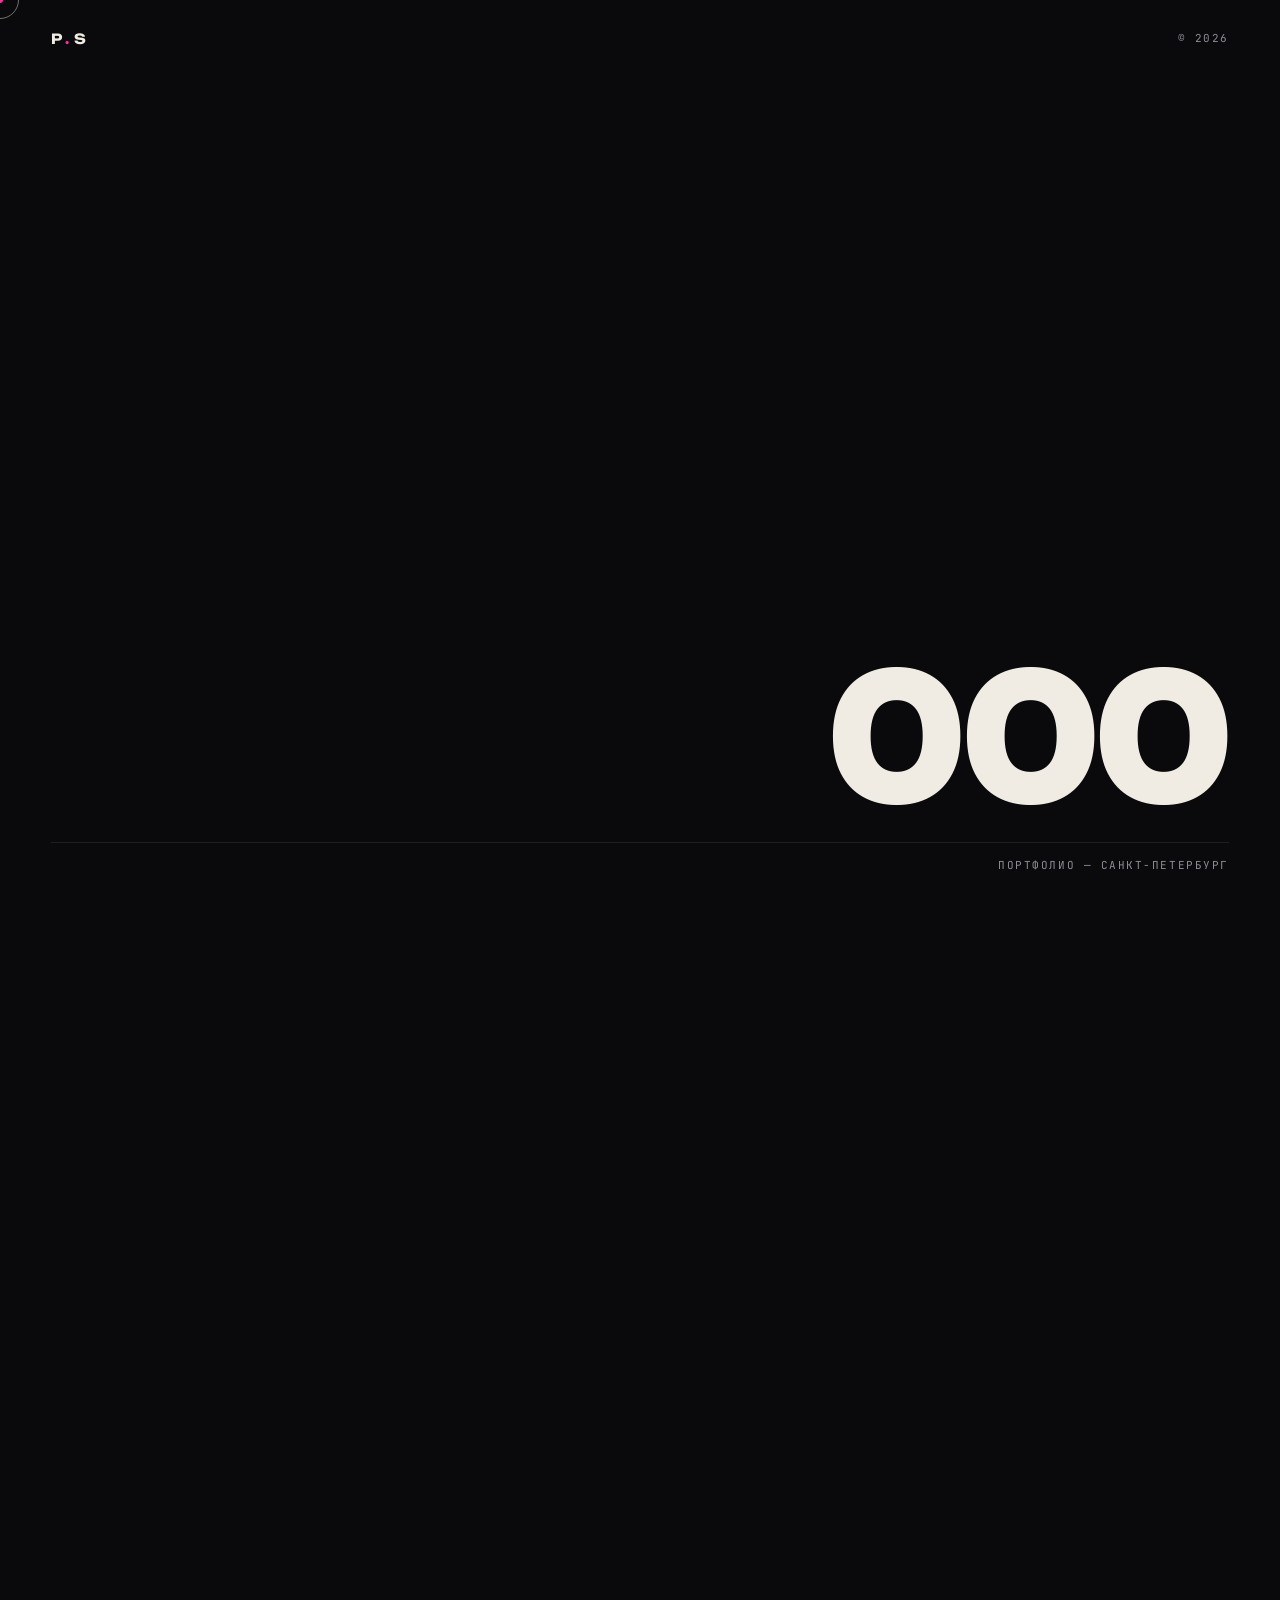
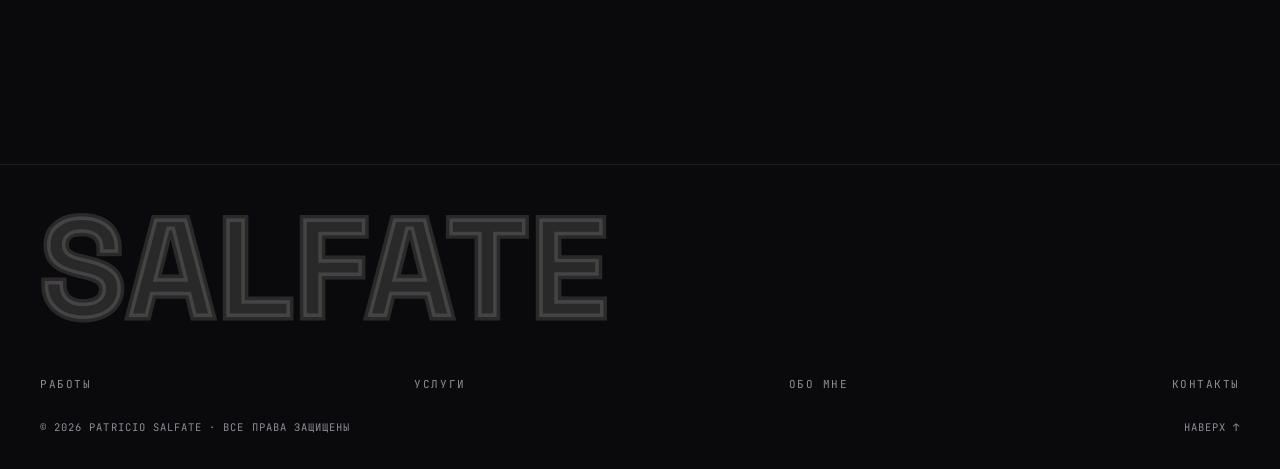
==== cv/index.html @ a1b06f60 "Add files via upload" ====
<!doctype html>
<html lang="ru">
<head>
  <meta charset="utf-8">
  <meta name="viewport" content="width=device-width, initial-scale=1, viewport-fit=cover">
  <title data-i18n="pg.cv.meta.title">CV — Патрисио Сальфате</title>
  <meta name="description" data-i18n="pg.cv.meta.desc" content="Патрисио Сальфате Траславинья — фотограф, AI-визуальный художник, видео-креатор, веб-разработчик и продюсер электронной музыки.">
  <meta name="theme-color" content="#0a0a0c">
  <script>try{if(localStorage.getItem('ps.theme')==='light')document.documentElement.classList.add('light')}catch(e){}</script>
  <link rel="icon" href="/favicon.svg" type="image/svg+xml">
  <link rel="preconnect" href="https://fonts.googleapis.com">
  <link rel="preconnect" href="https://fonts.gstatic.com" crossorigin>
  <link href="https://fonts.googleapis.com/css2?family=Cormorant:ital,wght@1,500;1,600&family=Inter:wght@400;500;600&family=JetBrains+Mono:wght@400;500&family=Space+Grotesk:wght@500;700&family=Unbounded:wght@500;700;800&display=swap" rel="stylesheet">
  <link rel="stylesheet" href="/css/main.css">
</head>
<body>
  <canvas id="starfield" aria-hidden="true"></canvas>
  <a class="skip-link" href="#main" data-i18n="a11y.skip">К содержанию</a>

  <div id="pre" aria-hidden="true">
    <div class="pre-top">
      <span class="pre-word">P<i>.</i>S</span>
      <span class="mono">© 2026</span>
    </div>
    <div style="text-align:right">
      <div class="pre-num" id="pre-num">000</div>
      <div class="pre-line" id="pre-line"><b></b></div>
      <div class="mono pre-label" style="text-align:right" data-i18n="pre.label">Портфолио — Санкт-Петербург</div>
    </div>
  </div>

  <div id="cur-dot" aria-hidden="true"></div>
  <div id="cur-ring" aria-hidden="true"><span></span></div>
  <div id="progress" aria-hidden="true"></div>

  <header id="site-header">
    <div class="container head-in">
      <a class="logo" href="/" aria-label="Patricio Salfate — home">
        <img id="logo-img" src="/photos/logoamor01.jpg" alt="Patricio Salfate">
        <span class="logo-fallback">PS<i></i></span>
      </a>
      <nav class="nav" aria-label="Основная навигация">
        <a href="/#work" data-i18n="nav.work">Работы</a>
        <a href="/#services" data-i18n="nav.services">Услуги</a>
        <a href="/#about" data-i18n="nav.about">Обо мне</a>
        <a href="/#contact" data-i18n="nav.contact">Контакты</a>
        <span class="nav-pages">
          <span class="nav-sep" aria-hidden="true"></span>
          <a href="/фотодень/" data-i18n="nav.photoDay">ФотоДень</a>
          <a href="/интерьерная_фотосъемка/" data-i18n="nav.interior">Интерьер</a>
          <a href="/веб-дизайн/" data-i18n="nav.webdesign">Веб-дизайн</a>
          <a href="/cv/" data-i18n="nav.cv">CV</a>
          <a href="/music/" data-i18n="nav.music">Музыка</a>
        </span>
      </nav>
      <div class="head-right">
        <button type="button" class="theme-btn" id="theme-btn" data-i18n-title="theme.dark" aria-label="Тема">
          <svg class="ico-moon" viewBox="0 0 24 24" fill="none" stroke="currentColor" stroke-width="1.8" stroke-linecap="round" stroke-linejoin="round"><path d="M21 12.79A9 9 0 1 1 11.21 3 7 7 0 0 0 21 12.79z"/></svg>
          <svg class="ico-sun" viewBox="0 0 24 24" fill="none" stroke="currentColor" stroke-width="1.8" stroke-linecap="round" stroke-linejoin="round"><circle cx="12" cy="12" r="4.5"/><path d="M12 2v2.5M12 19.5V22M4.9 4.9l1.8 1.8M17.3 17.3l1.8 1.8M2 12h2.5M19.5 12H22M4.9 19.1l1.8-1.8M17.3 6.7l1.8-1.8"/></svg>
        </button>
        <div class="lang" role="group" aria-label="Язык / Language">
          <button type="button" data-lang="ru" class="act">RU</button>
          <button type="button" data-lang="en">EN</button>
        </div>
        <button class="burger" id="burger" type="button" aria-expanded="false" aria-label="Меню"><i></i><i></i><i></i></button>
      </div>
    </div>
  </header>

  <div id="menu">
    <nav class="menu-nav" aria-label="Меню">
      <a href="/"><span class="idx">⌂</span><span data-i18n="nav.home">Главная</span></a>
      <a href="/#work"><span class="idx">01</span><span data-i18n="nav.work">Работы</span></a>
      <a href="/#services"><span class="idx">02</span><span data-i18n="nav.services">Услуги</span></a>
      <a href="/#about"><span class="idx">03</span><span data-i18n="nav.about">Обо мне</span></a>
      <a href="/#contact"><span class="idx">04</span><span data-i18n="nav.contact">Контакты</span></a>
      <div class="menu-pages mono"><span data-i18n="nav.pagesGroup">Страницы</span></div>
      <a href="/фотодень/"><span class="idx">→</span><span data-i18n="nav.photoDay">ФотоДень</span></a>
      <a href="/интерьерная_фотосъемка/"><span class="idx">→</span><span data-i18n="nav.interiorFull">Интерьерная съёмка</span></a>
      <a href="/веб-дизайн/"><span class="idx">→</span><span data-i18n="nav.webdesign">Веб-дизайн</span></a>
      <a href="/cv/"><span class="idx">→</span><span data-i18n="nav.cv">CV</span></a>
      <a href="/music/"><span class="idx">→</span><span data-i18n="nav.music">Музыка</span></a>
    </nav>
    <div class="menu-foot">
      <a href="tel:+79643772778">+7 964 377 2778</a>
      <a href="https://t.me/patriciosalfate" target="_blank" rel="noopener">@patriciosalfate</a>
      <a href="https://vk.com/patriciosalfate" target="_blank" rel="noopener">vk.com/patriciosalfate</a>
      <a href="https://wa.me/79643772778" target="_blank" rel="noopener">WhatsApp</a>
    </div>
  </div>

  <main id="main">
    <!-- ================= HERO ================= -->
    <section class="p-hero">
      <img class="p-hero-bg" src="/photos/GQ1A4745_patricio-scaled-1.jpg" alt="" fetchpriority="high">
      <div class="p-hero-scrim" aria-hidden="true"></div>
      <div class="laser" aria-hidden="true"></div>
      <div class="container p-hero-in">
        <p class="mono p-kicker"><span class="dot" aria-hidden="true"></span><span data-i18n="pg.cv.kicker">Портфолио — резюме</span></p>
        <h1 class="p-title" data-i18n="pg.cv.h1">CV</h1>
        <p class="p-sub" data-i18n="pg.cv.sub">Патрисио Сальфате Траславинья — фотограф, AI-визуальный художник, видео-креатор, веб-разработчик и продюсер электронной музыки.</p>
      </div>
    </section>

    <!-- ================= PROFILE ================= -->
    <section class="sec">
      <div class="container">
        <div class="cv-grid">
          <img class="cv-portrait" src="/photos/GQ1A4745_patricio-scaled-1.jpg" alt="Patricio Salfate" loading="lazy" decoding="async" data-reveal>
          <div data-reveal>
            <p style="color:var(--text);font-size:16px;line-height:1.65;max-width:66ch" data-i18n="pg.cv.p1">Работаю с гостиничным сегментом, архитектурой и интерьерами, брендами и редакционным сторителлингом. Фокус: чистая композиция, правдоподобный свет и премиальная обработка без «пластика».</p>
            <p style="color:var(--muted);font-size:14.5px;line-height:1.65;max-width:66ch;margin-top:14px" data-i18n="pg.cv.p2">Гибридный подход: профессиональная съёмка + ретушь высокого уровня + новейшие AI-инструменты там, где они реально усиливают результат. С декабря 2022 развиваю AI-пайплайны и обучаю модели. С 1998 объединяю музыку, визуальный дизайн и фотографию в единую творческую систему.</p>
            <div class="cv-facts">
              <div class="cv-fact"><b data-i18n="pg.cv.intl.t">Международный опыт</b><span data-i18n="pg.cv.intl.d">Жил во Франции и Чили, сейчас — Санкт-Петербург, Россия. Работаю по миру: выезд и удалённо.</span></div>
              <div class="cv-fact"><b data-i18n="pg.cv.lang.t">Языки</b><span data-i18n="pg.cv.lang.d">Испанский (родной) · Французский (родной) · Английский (рабочий) · Русский (базовый)</span></div>
            </div>
          </div>
        </div>
      </div>
    </section>

    <!-- ================= WHAT I DO ================= -->
    <section class="sec" style="padding-top:0">
      <div class="container">
        <div class="sec-head" data-reveal>
          <div><h2 class="sec-title" data-i18n="pg.cv.do.t">Что я делаю</h2></div>
        </div>
        <div class="cv-cols">
          <div class="pcard" data-reveal>
            <b data-i18n="pg.cv.do.photo.t">Фотография</b>
            <ul>
              <li data-i18n="pg.cv.do.photo.1">Интерьеры и архитектура (отели, недвижимость)</li>
              <li data-i18n="pg.cv.do.photo.2">Бренд/продукт, лукбуки, гастрономия</li>
              <li data-i18n="pg.cv.do.photo.3">Корпоративные портреты и репортаж</li>
              <li data-i18n="pg.cv.do.photo.4">Быстрая и стабильная сдача под платформы</li>
            </ul>
          </div>
          <div class="pcard" data-reveal>
            <b data-i18n="pg.cv.do.video.t">Видео</b>
            <ul>
              <li data-i18n="pg.cv.do.video.1">Реклама, reels, бренд-фильмы</li>
              <li data-i18n="pg.cv.do.video.2">Монтаж из RAW, подготовка к озвучке и саунду</li>
              <li data-i18n="pg.cv.do.video.3">Кинематографичный цвет (DaVinci-workflow)</li>
              <li data-i18n="pg.cv.do.video.4">Моушн/VFX для современного сторителлинга</li>
            </ul>
          </div>
          <div class="pcard" data-reveal>
            <b data-i18n="pg.cv.do.ai.t">AI и пост-продакшн</b>
            <ul>
              <li data-i18n="pg.cv.do.ai.1">AI-фото-редактирование: inpainting/outpainting, чистка, релайтинг, замена фона</li>
              <li data-i18n="pg.cv.do.ai.2">AI-stills для кампаний: концепт-кадры, варианты рекламы, мокапы</li>
              <li data-i18n="pg.cv.do.ai.3">LoRA-обучение для консистентности персонажей, бренда и стиля</li>
              <li data-i18n="pg.cv.do.ai.4">Апскейл, шумоподавление, восстановление деталей</li>
              <li data-i18n="pg.cv.do.ai.5">Финал в Photoshop</li>
            </ul>
          </div>
          <div class="pcard" data-reveal>
            <b data-i18n="pg.cv.do.web.t">Веб и digital</b>
            <ul>
              <li data-i18n="pg.cv.do.web.1">Сайты под ключ: лендинги, каталоги, e-commerce</li>
              <li data-i18n="pg.cv.do.web.2">Платформы онлайн-курсов (LMS): уроки, доступы, прогресс</li>
              <li data-i18n="pg.cv.do.web.3">Анимированные сайты: scrollytelling, canvas/WebGL</li>
              <li data-i18n="pg.cv.do.web.4">Игровые сайты и HTML5-механики</li>
              <li data-i18n="pg.cv.do.web.5">Разрабатываю web с 2011 года</li>
            </ul>
          </div>
        </div>
      </div>
    </section>

    <!-- ================= EXPERIENCE ================= -->
    <section class="sec" style="padding-top:0">
      <div class="container">
        <div class="sec-head" data-reveal>
          <div><h2 class="sec-title" data-i18n="pg.cv.exp.t">Опыт</h2></div>
        </div>
        <div class="tl">
          <div class="tl-item" data-reveal>
            <b data-i18n="pg.cv.exp.1.role">Фотограф (сертифицированный Airbnb)</b>
            <span class="period" data-i18n="pg.cv.exp.1.period">03/2015 — наст. время</span>
            <span class="org" data-i18n="pg.cv.exp.1.org">Airbnb — интерьерная и архитектурная съёмка</span>
            <p data-i18n="pg.cv.exp.1.d">Интерьеры и архитектура: проекты в Чили и России. Координация с хостами, коммуникация с headquarters, ретушь по стандартам платформы.</p>
          </div>
          <div class="tl-item" data-reveal>
            <b data-i18n="pg.cv.exp.2.role">AI-художник · Фотограф · Режиссёр</b>
            <span class="period" data-i18n="pg.cv.exp.2.period">01/2011 — наст. время</span>
            <span class="org" data-i18n="pg.cv.exp.2.org">patriciosalfate.ru — коммерция + editorial + digital</span>
            <p data-i18n="pg.cv.exp.2.d">Арт-дирекшн, фотография, кинопроизводство, контент. AI-workflow, web/brand дизайн, project management: бюджеты, call sheets, релизы, сдача.</p>
          </div>
        </div>
      </div>
    </section>

    <!-- ================= EDUCATION ================= -->
    <section class="sec" style="padding-top:0">
      <div class="container">
        <div class="sec-head" data-reveal>
          <div><h2 class="sec-title" data-i18n="pg.cv.edu.t">Образование</h2></div>
        </div>
        <div class="pcard-grid" style="grid-template-columns:repeat(auto-fit,minmax(280px,420px))">
          <div class="pcard" data-reveal><b data-i18n="pg.cv.edu.1.t">Искусство и дизайн — дизайн и коммуникации</b><p data-i18n="pg.cv.edu.1.d">Universidad de La Serena (Чили) · 1998</p></div>
          <div class="pcard" data-reveal><b data-i18n="pg.cv.edu.2.t">Французский язык</b><p data-i18n="pg.cv.edu.2.d">Lycée Paul Langevin (Франция) · 1991</p></div>
        </div>
      </div>
    </section>

    <!-- ================= MUSIC ================= -->
    <section class="sec" style="padding-top:0">
      <div class="container">
        <div class="p-quote" data-reveal>
          <p class="mono p-kicker" style="justify-content:center"><span class="dot" aria-hidden="true"></span><span data-i18n="pg.cv.music.t">Музыка</span></p>
          <p class="it" style="margin-top:16px" data-i18n="pg.cv.music.d">«Retro-futurism electro-dream» — энергия new wave и кинематографичный dream pop с утончёнными голосами российских певиц. Электронная музыка — с 2000 года.</p>
          <div class="contact-cta">
            <a class="btn btn--primary magnetic" href="/music/"><span data-i18n="pg.cv.music.btn">Страница музыки</span> <span class="arr">→</span></a>
          </div>
        </div>
      </div>
    </section>

    <!-- ================= LINKS ================= -->
    <section class="sec" style="padding-top:0">
      <div class="container">
        <div class="sec-head" data-reveal>
          <div><h2 class="sec-title" data-i18n="pg.cv.links.t">Ссылки</h2></div>
        </div>
        <div class="mp-grid">
          <a class="ch" data-reveal href="https://dzen.ru/patriciosalfate" target="_blank" rel="noopener">
            <span class="ic"><svg viewBox="0 0 24 24" fill="none" stroke="currentColor" stroke-width="1.8" stroke-linecap="round" stroke-linejoin="round" aria-hidden="true"><path d="M4 19.5A2.5 2.5 0 0 1 6.5 17H20"/><path d="M6.5 2H20v20H6.5A2.5 2.5 0 0 1 4 19.5v-15A2.5 2.5 0 0 1 6.5 2z"/></svg></span>
            <span class="lbl">Dzen</span><span class="val" data-i18n="pg.cv.l.dzen">Посты про AI и фотографию, эксперименты и процесс</span>
          </a>
          <a class="ch" data-reveal href="https://open.spotify.com/artist/023LfkgyT1rSQkeq5NYjEv" target="_blank" rel="noopener">
            <span class="ic"><svg viewBox="0 0 24 24" fill="currentColor" aria-hidden="true"><path d="M12 2a10 10 0 1 0 0 20 10 10 0 0 0 0-20zm4.6 14.4a.6.6 0 0 1-.85.2c-2.3-1.4-5.2-1.7-8.6-.9a.62.62 0 1 1-.27-1.2c3.7-.9 6.9-.6 9.5 1a.6.6 0 0 1 .22.9zm1.2-2.7a.78.78 0 0 1-1.07.26c-2.6-1.6-6.6-2.06-9.7-1.05a.8.8 0 1 1-.46-1.52c3.6-1.16 8.05-.65 11.03 1.2.36.22.47.7.3 1.1zm.1-2.8C14.8 7.9 9.6 7.7 6.5 8.7a.95.95 0 1 1-.55-1.8c3.6-1.16 9.4-.95 13.1 1.25a.94.94 0 0 1-1 1.6z"/></svg></span>
            <span class="lbl">Spotify</span><span class="val" data-i18n="pg.cv.l.spotify">Мои релизы и коллаборации</span>
          </a>
          <a class="ch" data-reveal href="https://vk.com/artist/patriciosalfate" target="_blank" rel="noopener">
            <span class="ic"><svg viewBox="0 0 24 24" fill="currentColor" aria-hidden="true"><path d="M13.16 17.75c-5.6 0-8.79-3.83-8.91-10.2h2.76c.09 4.67 2.15 6.64 3.8 7.03V7.55h2.6v3.98c1.63-.17 3.33-2.03 3.9-3.98h2.6a7.9 7.9 0 0 1-3.62 5.15 8.2 8.2 0 0 1 4.2 5.05h-2.86a5.13 5.13 0 0 0-4.28-3.7v3.7h-.19z"/></svg></span>
            <span class="lbl">VK Music</span><span class="val" data-i18n="pg.cv.l.vk">Страница артиста VK</span>
          </a>
          <a class="ch" data-reveal href="https://instagram.com/patricio.salfate.ph" target="_blank" rel="noopener">
            <span class="ic"><svg viewBox="0 0 24 24" fill="none" stroke="currentColor" stroke-width="1.8" stroke-linecap="round" stroke-linejoin="round" aria-hidden="true"><rect x="2.5" y="2.5" width="19" height="19" rx="5"/><circle cx="12" cy="12" r="4.4"/><circle cx="17.4" cy="6.6" r="1.2" fill="currentColor" stroke="none"/></svg></span>
            <span class="lbl">Instagram</span><span class="val" data-i18n="pg.cv.l.insta">Инстаграм</span>
          </a>
          <a class="ch" data-reveal href="mailto:deymus@gmail.com">
            <span class="ic"><svg viewBox="0 0 24 24" fill="none" stroke="currentColor" stroke-width="1.8" stroke-linecap="round" stroke-linejoin="round" aria-hidden="true"><rect x="2.5" y="4.5" width="19" height="15" rx="3"/><path d="m3.5 6.5 8.5 6 8.5-6"/></svg></span>
            <span class="lbl" data-i18n="pg.cv.l.mail">Почта</span><span class="val">deymus@gmail.com</span>
          </a>
        </div>
      </div>
    </section>
  </main>

  <footer>
    <div class="container">
      <div class="foot-word" aria-hidden="true">SALFATE</div>
      <div class="foot-grid">
        <a href="/#work" data-i18n="nav.work">Работы</a>
        <a href="/#services" data-i18n="nav.services">Услуги</a>
        <a href="/#about" data-i18n="nav.about">Обо мне</a>
        <a href="/#contact" data-i18n="nav.contact">Контакты</a>
      </div>
      <div class="foot-legal">
        <span>© <span id="year">2026</span> Patricio Salfate · <span data-i18n="foot.rights">Все права защищены</span></span>
        <a href="/" data-i18n="foot.top">Наверх ↑</a>
      </div>
    </div>
  </footer>

  <noscript>
    <style>#pre, #cur-dot, #cur-ring, .skel { display:none !important }</style>
    <div style="padding:120px 24px;text-align:center;color:#8f8c96">Этот сайт требует JavaScript / This site requires JavaScript.</div>
  </noscript>

  <script type="module" src="/js/pages.js"></script>
</body>
</html>
---- css/main.css ----
/* ============================================================
   PATRICIO SALFATE — main.css
   Dark editorial design system. No frameworks.
   ============================================================ */

:root{
  --bg:        #0a0a0c;
  --bg2:       #0e0e12;
  --surface:   #14141a;
  --surface2:  #191922;
  --line:      rgba(240, 236, 228, .09);
  --line2:     rgba(240, 236, 228, .18);
  --text:      #f0ece4;
  --muted:     #8f8c96;
  --accent:    #ff2ea6;   /* fluorescent pink */
  --accent-ink:#0a0a0c;
  --accent-soft:rgba(255, 46, 166, .14);
  --ghost:     rgba(240, 236, 228, .14);
  --geo-bg:    rgba(10, 10, 12, .5);
  --skel-a:    #14141a;
  --skel-b:    #1d1d26;
  --lb-bg:     rgba(7, 7, 9, .97);
  --font-d: 'Unbounded', system-ui, sans-serif;   /* display */
  --font-x: 'Space Grotesk', 'Inter', system-ui, sans-serif; /* modern display (names) */
  --font-b: 'Inter', system-ui, sans-serif;       /* body    */
  --font-i: 'Cormorant', Georgia, serif;          /* italic  */
  --font-m: 'JetBrains Mono', ui-monospace, monospace;
  --head-h: 76px;
  --ease:    cubic-bezier(.22, 1, .36, 1);
  --ease-expo: cubic-bezier(.76, 0, .24, 1);
  --radius:  16px;
  --head-bg: rgba(10, 10, 12, .85);
}

/* ---------- light theme ---------- */
html.light{
  --bg:        #f4f1ea;
  --bg2:       #ede9e0;
  --surface:   #ffffff;
  --surface2:  #f8f5ef;
  --line:      rgba(24, 18, 12, .10);
  --line2:     rgba(24, 18, 12, .22);
  --text:      #191512;
  --muted:     #6f675b;
  --accent:    #e5078c;
  --accent-ink:#ffffff;
  --accent-soft:rgba(229, 7, 140, .10);
  --ghost:     rgba(24, 18, 12, .16);
  --geo-bg:    rgba(255, 255, 255, .62);
  --skel-a:    #e9e4d9;
  --skel-b:    #f3efe7;
  --lb-bg:     rgba(250, 248, 243, .97);
  --head-bg: rgba(244, 241, 234, .9);
  color-scheme: light;
}

/* ---------- reset / base ---------- */
*, *::before, *::after{ box-sizing:border-box; margin:0; padding:0 }
html{
  color-scheme: dark;
  -webkit-text-size-adjust: 100%;
  scroll-padding-top: calc(var(--head-h) + 16px);
}
@media (prefers-reduced-motion: no-preference){
  html{ scroll-behavior: smooth; }
}
body{
  background: var(--bg);
  color: var(--text);
  font-family: var(--font-b);
  font-size: 16px;
  line-height: 1.55;
  -webkit-font-smoothing: antialiased;
  overflow-x: hidden;
}
img{ display:block; max-width:100% }
a{ color: inherit; text-decoration: none }
button{ font: inherit; color: inherit; background:none; border:0; cursor:pointer }
ul{ list-style:none }
::selection{ background: var(--accent); color: var(--accent-ink) }
:focus-visible{ outline: 2px solid var(--accent); outline-offset: 3px; border-radius: 4px }
::-webkit-scrollbar{ width: 10px }
::-webkit-scrollbar-track{ background: var(--bg) }
::-webkit-scrollbar-thumb{ background: #26262e; border-radius: 8px; border: 2px solid var(--bg) }
::-webkit-scrollbar-thumb:hover{ background: #34343e }

.skip-link{
  position: fixed; top: -60px; left: 16px; z-index: 200;
  background: var(--accent); color: var(--accent-ink);
  padding: 10px 18px; border-radius: 8px; font-weight: 600;
  transition: top .3s var(--ease);
}
.skip-link:focus{ top: 16px }

.container{ width: min(1480px, calc(100% - 40px)); margin-inline: auto }
@media (min-width: 760px){ .container{ width: min(1480px, calc(100% - 80px)) } }

/* ---------- typography helpers ---------- */
.mono{ font-family: var(--font-m); font-size: 11px; letter-spacing: .14em; text-transform: uppercase; color: var(--muted) }
.kicker{
  display: inline-flex; align-items: center; gap: 12px;
  font-family: var(--font-m); font-size: 11px; letter-spacing: .2em;
  text-transform: uppercase; color: var(--accent);
}
.kicker::before{ content:""; width: 34px; height: 1px; background: var(--accent); display:inline-block }
.it{ font-family: var(--font-i); font-style: italic; font-weight: 500; color: var(--accent) }

/* ---------- buttons ---------- */
.btn{
  position: relative; display: inline-flex; align-items: center; gap: 12px;
  padding: 15px 26px; border-radius: 999px;
  border: 1px solid var(--line2);
  font-family: var(--font-m); font-size: 12px; letter-spacing: .14em; text-transform: uppercase;
  color: var(--text);
  transition: background .35s var(--ease), color .35s var(--ease), border-color .35s var(--ease);
  will-change: transform;
}
.btn .arr{ transition: transform .35s var(--ease); display:inline-block }
.btn:hover{ background: var(--accent); border-color: var(--accent); color: var(--accent-ink) }
.btn:hover .arr{ transform: translate(3px, -3px) }
.btn--primary{ background: var(--accent); border-color: var(--accent); color: var(--accent-ink) }
.btn--primary:hover{ background: var(--text); border-color: var(--text) }
.btn--ghost{ border-color: transparent; padding-inline: 8px }

.chip{
  display: inline-flex; align-items: center; gap: 8px;
  font-family: var(--font-m); font-size: 10.5px; letter-spacing: .12em; text-transform: uppercase;
  color: var(--text); border: 1px solid var(--line2); border-radius: 999px; padding: 7px 14px;
  background: rgba(10,10,12,.5); backdrop-filter: blur(6px);
}
.chip b{ color: var(--accent); font-weight: 500 }

/* ---------- preloader ---------- */
#pre{
  position: fixed; inset: 0; z-index: 120; background: var(--bg);
  display: flex; flex-direction: column; justify-content: space-between;
  padding: 28px 4vw 26px;
  clip-path: inset(0 0 0 0);
}
#pre.done{ clip-path: inset(0 0 100% 0); transition: clip-path 1s var(--ease-expo) .1s; pointer-events:none }
.pre-top{ display:flex; justify-content: space-between; align-items:center }
.pre-word{ font-family: var(--font-d); font-weight: 700; font-size: 14px; letter-spacing: .3em }
.pre-word i{ color: var(--accent); font-style: normal }
.pre-num{
  font-family: var(--font-d); font-weight: 800;
  font-size: clamp(4.5rem, 14vw, 11rem); line-height: 1;
  font-variant-numeric: tabular-nums; letter-spacing: -.02em;
  align-self: flex-end;
}
.pre-line{ position: relative; height: 1px; background: var(--line); margin-top: 18px }
.pre-line b{ position: absolute; inset: 0 auto 0 0; width: 0%; background: var(--accent) }
.pre-label{ margin-top: 14px }

/* ---------- cursor ---------- */
#cur-dot, #cur-ring{ position: fixed; top:0; left:0; z-index: 150; pointer-events: none; border-radius: 50% }
#cur-dot{ width: 6px; height: 6px; background: var(--accent); transform: translate(-50%, -50%) }
#cur-ring{
  width: 38px; height: 38px; border: 1px solid rgba(240,236,228,.45);
  transform: translate(-50%, -50%);
  display: grid; place-items: center;
  transition: width .3s var(--ease), height .3s var(--ease), background .3s var(--ease), border-color .3s var(--ease);
}
#cur-ring span{
  font-family: var(--font-m); font-size: 9px; letter-spacing: .18em; text-transform: uppercase;
  color: var(--accent-ink); opacity: 0; transition: opacity .2s;
}
#cur-ring.on-link{ width: 54px; height: 54px }
#cur-ring.on-zoom{ width: 84px; height: 84px; background: var(--accent-soft); border-color: var(--accent) }
#cur-ring.on-zoom span{ opacity: 1 }
@media (hover: none), (pointer: coarse){ #cur-dot, #cur-ring{ display:none } }

/* ---------- laser sweep ---------- */
.laser{ position: absolute; inset: 0; overflow: hidden; pointer-events: none; z-index: 2 }
.laser::before{
  content: ""; position: absolute; top: -30%; bottom: -30%; left: 0; width: 36%;
  background: linear-gradient(100deg,
    transparent 0%,
    rgba(255, 255, 255, .05) 32%,
    rgba(255, 46, 166, .16) 50%,
    rgba(255, 255, 255, .05) 68%,
    transparent 100%);
  transform: translateX(-170%) skewX(-14deg);
  animation: laser-sweep 6.5s cubic-bezier(.55, .05, .35, 1) infinite;
}
@keyframes laser-sweep{
  0%      { transform: translateX(-170%) skewX(-14deg); opacity: 0 }
  6%      { opacity: 1 }
  44%     { transform: translateX(430%) skewX(-14deg); opacity: 1 }
  50%,100%{ transform: translateX(430%) skewX(-14deg); opacity: 0 }
}
/* work cards: laser runs on hover */
.gcard .laser::before{ animation: none; opacity: 0 }
.gcard:hover .laser::before{ animation: laser-sweep 1.1s cubic-bezier(.55, .05, .35, 1) 1 }

#progress{
  position: fixed; top: 0; left: 0; height: 2px; width: 0%;
  background: var(--accent); z-index: 110;
}

/* ---------- header ---------- */
#site-header{
  position: fixed; top: 0; left: 0; right: 0; z-index: 100;
  height: var(--head-h);
  background: var(--head-bg);
  backdrop-filter: blur(14px);
  -webkit-backdrop-filter: blur(14px);
  transition: background .4s var(--ease), border-color .4s var(--ease), opacity .3s var(--ease);
  border-bottom: 1px solid var(--line);
}
body.ov-open #site-header, body.ov-open #progress{ opacity: 0; pointer-events: none }
#site-header.scrolled{
  background: var(--head-bg);
  backdrop-filter: blur(14px);
  -webkit-backdrop-filter: blur(14px);
  border-bottom-color: var(--line);
}
.head-in{
  height: 100%;
  display: flex; align-items: center; justify-content: space-between; gap: 24px;
}
.logo{ display: inline-flex; align-items: center; gap: 10px; font-family: var(--font-d); font-weight: 700; font-size: 15px; letter-spacing: .12em }
.logo img{ height: 42px; width: auto; display: block; border-radius: 10px }
.logo .logo-fallback{ display: none; align-items: center; gap: 10px }
.logo:not(:has(img)) .logo-fallback{ display: inline-flex }
.logo i{
  width: 12px; height: 12px; border-radius: 50%;
  background: var(--accent); display: inline-block;
  box-shadow: 0 0 0 4px var(--accent-soft);
}
@media (max-width: 640px){ .logo img{ height: 36px } }
.nav{ display: none; gap: 24px }
.nav a{
  position: relative; font-family: var(--font-m); font-size: 10.5px;
  letter-spacing: .13em; text-transform: uppercase; color: var(--text); opacity: .75;
  padding: 6px 0; transition: color .3s, opacity .3s;
}
.nav a:hover{ color: var(--accent); opacity: 1 }
.nav-sep{ width: 1px; height: 16px; background: var(--line2); align-self: center }
.nav a::after{
  content:""; position:absolute; left:0; bottom:0; width:100%; height:1px;
  background: var(--accent); transform: scaleX(0); transform-origin: right;
  transition: transform .45s var(--ease);
}
.nav a:hover::after{ transform: scaleX(1); transform-origin: left }
.head-right{ display: flex; align-items: center; gap: 14px }
.lang{
  display: inline-flex; border: 1px solid var(--line2); border-radius: 999px; padding: 3px;
  font-family: var(--font-m); font-size: 11px;
}
.lang button{
  padding: 6px 13px; border-radius: 999px; letter-spacing: .1em; color: var(--muted);
  transition: background .3s, color .3s;
}
.lang button.act{ background: var(--accent); color: var(--accent-ink) }
.burger{ display: inline-flex; flex-direction: column; gap: 6px; padding: 10px; margin: -10px }
.burger i{ display:block; width: 26px; height: 1.6px; background: var(--text); transition: transform .45s var(--ease), opacity .3s }
body.menu-open .burger i:nth-child(1){ transform: translateY(7.6px) rotate(45deg) }
body.menu-open .burger i:nth-child(2){ opacity: 0 }
body.menu-open .burger i:nth-child(3){ transform: translateY(-7.6px) rotate(-45deg) }
.nav-pages{ display: none }
@media (min-width: 960px){ .nav{ display: flex } }
@media (min-width: 1280px){ .nav-pages{ display: inline-flex; align-items: center; gap: 24px } .burger{ display: none } }

/* ---------- full-screen menu ---------- */
#menu{
  position: fixed; inset: 0; z-index: 95; background: var(--bg2);
  clip-path: inset(0 0 100% 0); transition: clip-path .8s var(--ease-expo);
  display: flex; flex-direction: column; justify-content: flex-end;
  padding: calc(var(--head-h) + 6vh) 4vw 5vh;
}
body.menu-open #menu{ clip-path: inset(0 0 0% 0) }
.menu-nav{ display: flex; flex-direction: column; gap: 2vh }
.menu-pages{
  display: flex; align-items: center; gap: 14px;
  margin: 5vh 0 1vh; color: var(--muted);
  font-size: 10px; letter-spacing: .22em; text-transform: uppercase;
}
.menu-pages::after{ content: ""; flex: 1; height: 1px; background: var(--line) }
.menu-nav a.ext .idx{ color: var(--accent) }
.menu-nav a{
  display: flex; align-items: baseline; gap: 18px;
  font-family: var(--font-d); font-weight: 700;
  font-size: clamp(2rem, 7.5vw, 4.6rem); line-height: 1.05; letter-spacing: -.01em;
  color: var(--text);
  opacity: 0; transform: translateY(34px);
  transition: opacity .6s var(--ease), transform .6s var(--ease), color .3s;
}
body.menu-open .menu-nav a{ opacity: 1; transform: none }
.menu-nav a:hover{ color: var(--accent) }
.menu-nav .idx{ font-family: var(--font-m); font-size: 12px; color: var(--accent); letter-spacing: .1em }
.menu-foot{
  display: flex; flex-wrap: wrap; gap: 12px 28px; margin-top: 5vh;
  padding-top: 24px; border-top: 1px solid var(--line);
  opacity: 0; transition: opacity .6s .35s;
}
body.menu-open .menu-foot{ opacity: 1 }

/* ---------- hero ---------- */
#hero{
  position: relative; min-height: 100svh; min-height: 640px;
  display: flex; align-items: flex-end;
  overflow: hidden;
}
#hero .hero-content{
  position: relative; z-index: 3;
  padding-top: calc(var(--head-h) + 3.5vh);
  padding-inline: clamp(10px, 3.2vw, 44px);
  padding-bottom: 112px;
}
.hero-aurora{ position: absolute; inset: 0; width: 100%; height: 100% }
.hero-slides{ position: absolute; inset: 0 }
.hero-slides img{
  position: absolute; inset: 0; width: 100%; height: 100%; object-fit: cover;
  opacity: 0; transition: opacity 1.8s var(--ease);
  will-change: transform;
}
.hero-slides img.active{ opacity: 1 }
.hero-scrim{
  position: absolute; inset: 0;
  background:
    linear-gradient(to top, var(--bg) 2%, rgba(10,10,12,.42) 34%, rgba(10,10,12,.18) 62%, rgba(10,10,12,.5) 100%),
    radial-gradient(120% 90% at 18% 88%, rgba(10,10,12,.55), transparent 55%);
}
.hero-content{
  position: relative; z-index: 3;
  width: 100%;
  padding-bottom: clamp(84px, 12vh, 130px);
}
.hero-kicker{ margin-bottom: 22px; display: flex; align-items: center; gap: 14px }
.hero-kicker .dot{ width: 7px; height: 7px; border-radius: 50%; background: var(--accent); animation: pulse 2.4s infinite }
@keyframes pulse{ 0%,100%{ box-shadow: 0 0 0 0 var(--accent-soft) } 50%{ box-shadow: 0 0 0 9px transparent } }
#hero-title{
  font-family: var(--font-x); font-weight: 700;
  font-size: clamp(2.6rem, 9.6vw, 7.6rem);
  line-height: .95; letter-spacing: .005em; text-transform: uppercase;
  -webkit-text-stroke: .05em currentColor;  /* Space Grotesk is light-boned — thicken to Unbounded-level weight */
  user-select: none;
}
#hero-title .line{ display: block; overflow: hidden; padding-bottom: .06em }
#hero-title .line-in{
  display: inline-block; transform: translateY(112%);
  transition: transform 1.1s var(--ease-expo);
}
#hero-title .line:nth-child(2) .line-in{ transition-delay: .12s }
body.ready #hero-title .line-in{ transform: none }
#hero-title .l2{ color: var(--accent) }
.hero-sub{
  margin-top: 22px; max-width: 52ch;
  font-family: var(--font-i); font-style: italic; font-weight: 500;
  font-size: clamp(1.15rem, 2.4vw, 1.6rem); color: rgba(240,236,228,.82);
}
.hero-sub b{ color: var(--accent); font-weight: 600 }
.hero-bottom{
  display: grid; grid-template-columns: 1fr; gap: 30px; margin-top: clamp(34px, 6vh, 60px);
}
.hero-meta{ display: none; gap: 34px }
.hm{ border-top: 1px solid var(--line2); padding-top: 12px; min-width: 130px }
.hm b{ display:block; font-family: var(--font-d); font-weight: 700; font-size: 1.25rem; letter-spacing: .01em }
.hm span{ display:block; margin-top: 5px; font-family: var(--font-m); font-size: 10.5px; letter-spacing: .14em; text-transform: uppercase; color: var(--muted) }
.scroll-cue{ display: flex; align-items: center; gap: 14px }
.scroll-cue .track{ position: relative; width: 1px; height: 62px; background: var(--line2); overflow: hidden }
.scroll-cue .track i{ position:absolute; inset:0; background: var(--accent); transform: scaleY(0); transform-origin: top; animation: cue 2.2s var(--ease) infinite }
@keyframes cue{ 0%{ transform: scaleY(0); transform-origin: top } 45%{ transform: scaleY(1); transform-origin: top } 55%{ transform: scaleY(1); transform-origin: bottom } 100%{ transform: scaleY(0); transform-origin: bottom } }
@media (min-width: 860px){
  .hero-bottom{ grid-template-columns: 1fr auto }
  .hero-meta{ display: flex }
  .scroll-cue{ display:none }
}

/* countries strip (hero bottom edge) */
.hero-geo{
  position: absolute; left: 0; right: 0; bottom: 0; z-index: 2;
  height: 52px; display: flex; align-items: center; overflow: hidden;
  border-top: 1px solid var(--line);
  background: var(--geo-bg);
  backdrop-filter: blur(10px);
  -webkit-backdrop-filter: blur(10px);
}
.hero-geo .marquee-track{ animation-duration: 48s }
.hero-geo .mq-set span{
  font-family: var(--font-m); font-weight: 400; font-size: 10.5px;
  letter-spacing: .26em; text-transform: uppercase; color: var(--text); opacity: .78;
  padding: 0 26px;
}
.hero-geo .mq-set i{ color: var(--accent); font-size: .65em; opacity: .9 }

/* ---------- marquee ---------- */
.marquee{ overflow: hidden; border-block: 1px solid var(--line); padding: 17px 0; background: var(--bg) }
.marquee-track{ display: flex; width: max-content; animation: mq 30s linear infinite }
.marquee:hover .marquee-track{ animation-play-state: paused }
@keyframes mq{ to{ transform: translateX(-50%) } }
.mq-set{ display: flex; align-items: center; flex-shrink: 0 }
.mq-set span{
  font-family: var(--font-d); font-weight: 600; font-size: clamp(.95rem, 2vw, 1.45rem);
  letter-spacing: .06em; text-transform: uppercase; white-space: nowrap;
  padding: 0 26px;
}
.mq-set i{ color: var(--accent); font-style: normal; font-size: .9em }
.marquee--clients .mq-set span{
  font-family: var(--font-m); font-weight: 400; font-size: 12px; letter-spacing: .22em; color: var(--muted);
}
.marquee--clients .mq-set i{ opacity: .5 }
.clients-label{ text-align: center; margin: 64px 0 6px }
.clients-sub{
  text-align: center; color: var(--muted); font-size: 14.5px;
  max-width: 52ch; margin: 0 auto 26px;
}

/* ---------- sections ---------- */
.sec{ padding: clamp(78px, 11vh, 130px) 0; position: relative }
.sec-head{
  display: flex; flex-wrap: wrap; align-items: flex-end; justify-content: space-between; gap: 14px 30px;
  border-bottom: 1px solid var(--line);
  padding-bottom: 26px; margin-bottom: clamp(34px, 5vh, 58px);
}
.sec-head .idx{ font-family: var(--font-m); font-size: 12px; letter-spacing: .18em; color: var(--accent); display:block; margin-bottom: 14px }
.sec-title{
  font-family: var(--font-d); font-weight: 700;
  font-size: clamp(1.9rem, 5.2vw, 4rem); line-height: 1.04; letter-spacing: -.01em; text-transform: uppercase;
}
.sec-hint{ font-family: var(--font-m); font-size: 11px; letter-spacing: .12em; text-transform: uppercase; color: var(--muted); max-width: 34ch; text-align: right }
@media (max-width: 640px){ .sec-hint{ text-align: left } }

/* ---------- work grid ---------- */
.ggrid{ columns: 1; column-gap: clamp(16px, 1.8vw, 26px) }
@media (min-width: 720px){ .ggrid{ columns: 2 } }
.gcard{
  position: relative; display: block; break-inside: avoid;
  margin-bottom: clamp(16px, 1.8vw, 26px);
  border-radius: var(--radius); overflow: hidden;
  background: var(--surface);
  border: 1px solid var(--line);
  cursor: pointer;
}
.gcard--a{ aspect-ratio: 4 / 5 }
.gcard--b{ aspect-ratio: 3 / 2 }
.gcard figure{ position: absolute; inset: 0 }
.gcard figure .skel, .gcard figure img{
  position: absolute; inset: 0; width: 100%; height: 100%; object-fit: cover;
  transition: transform 1.1s var(--ease), opacity .8s var(--ease);
}
.gcard figure img{ opacity: 0 }
.gcard figure img.ld{ opacity: 1 }
.gcard:hover figure img{ transform: scale(1.055) }
.gcard .veil{
  position: absolute; inset: 0; z-index: 2;
  background: linear-gradient(to top, rgba(8,8,10,.88) 0%, rgba(8,8,10,.25) 46%, rgba(8,8,10,0) 70%);
  transition: background .5s;
}
.gcard:hover .veil{ background: linear-gradient(to top, rgba(8,8,10,.94) 0%, rgba(8,8,10,.4) 58%, rgba(8,8,10,.08) 85%) }
.gcard-body{
  position: absolute; z-index: 3; left: 0; right: 0; bottom: 0;
  padding: clamp(18px, 2.4vw, 30px);
  display: flex; flex-direction: column; gap: 9px;
  transform: translateY(6px); transition: transform .55s var(--ease);
}
.gcard:hover .gcard-body{ transform: none }
.gcard-body h3{ font-family: var(--font-d); font-weight: 700; font-size: clamp(1.15rem, 2.3vw, 1.7rem); letter-spacing: .01em }
.gcard-body p{ color: rgba(240,236,228,.66); font-size: 14px; max-width: 44ch }
.gcard-meta{ display: flex; flex-wrap: wrap; gap: 10px; margin-top: 6px }
.gcard .go{
  position: absolute; z-index: 3; top: 18px; right: 18px;
  width: 52px; height: 52px; border-radius: 50%;
  border: 1px solid var(--line2); background: rgba(10,10,12,.5); backdrop-filter: blur(6px);
  display: grid; place-items: center; font-size: 20px;
  opacity: 0; transform: translate(8px, -8px);
  transition: opacity .4s var(--ease), transform .5s var(--ease), background .3s;
}
.gcard:hover .go{ opacity: 1; transform: none }
.gcard:hover .go{ background: var(--accent); border-color: var(--accent); color: var(--accent-ink) }
/* empty / error state */
.gcard.is-empty{ aspect-ratio: auto; min-height: 320px; display: flex; border-style: dashed; border-color: var(--line2) }
.gcard.is-empty .empty-in{ margin: auto; padding: 30px; display: flex; flex-direction: column; align-items: center; gap: 14px; text-align: center }
.gcard.is-empty .empty-in .big{ font-family: var(--font-d); font-weight: 700; font-size: 1.5rem }
.gcard.is-empty .empty-in p{ color: var(--muted); font-size: 14px; max-width: 34ch }
.gcard.is-empty code{ font-family: var(--font-m); font-size: 11.5px; color: var(--accent); background: var(--accent-soft); padding: 5px 10px; border-radius: 6px }

/* ---------- gallery overlay ---------- */
#ov{
  position: fixed; inset: 0; z-index: 96; background: var(--bg);
  transform: translateY(103%); transition: transform .75s var(--ease-expo);
  visibility: hidden;
}
#ov.open{ transform: none; visibility: visible }
.ov-head{
  position: sticky; top: 0; z-index: 5;
  display: flex; align-items: center; justify-content: space-between; gap: 18px;
  padding: 20px 4vw;
  background: var(--head-bg); backdrop-filter: blur(14px);
  border-bottom: 1px solid var(--line);
}
.ov-title{ display: flex; flex-direction: column; gap: 6px; min-width: 0 }
.ov-title h2{ font-family: var(--font-d); font-weight: 700; font-size: clamp(1.15rem, 3vw, 1.9rem); letter-spacing: .01em; text-transform: uppercase; white-space: nowrap; overflow: hidden; text-overflow: ellipsis }
.ov-title .meta{ font-family: var(--font-m); font-size: 10.5px; letter-spacing: .14em; text-transform: uppercase; color: var(--muted); display: flex; gap: 14px; flex-wrap: wrap }
.ov-actions{ display: flex; align-items: center; gap: 10px }
.icon-btn{
  width: 46px; height: 46px; border-radius: 50%;
  border: 1px solid var(--line2); display: grid; place-items: center;
  color: var(--text); transition: background .3s, color .3s, border-color .3s;
}
.icon-btn:hover{ background: var(--accent); border-color: var(--accent); color: var(--accent-ink) }
.icon-btn svg{ width: 18px; height: 18px }
.icon-btn.spin svg{ animation: spin 1s linear infinite }
@keyframes spin{ to{ transform: rotate(360deg) } }
.ov-body{ height: 100%; overflow-y: auto; overscroll-behavior: contain }
.ov-inner{ padding: clamp(26px, 4vh, 48px) 4vw 70px }
/* overlay masonry: same true-grid technique as the sub-pages —
   row spans are set by JS from each photo's real ratio */
.masonry{
  display: grid; grid-template-columns: repeat(auto-fill, minmax(230px, 1fr));
  gap: 14px; grid-auto-rows: 10px;
}
.m-item{
  position: relative; grid-row-end: span 42; min-height: 200px;
  border-radius: 12px; overflow: hidden; background: var(--surface); cursor: zoom-in;
}
.m-item .skel, .m-item img{
  position: absolute; inset: 0; width: 100%; height: 100%; object-fit: cover;
  transition: transform .9s var(--ease), opacity .7s var(--ease);
}
.m-item img{ opacity: 0 }
.m-item img.ld{ opacity: 1 }
.m-item:hover img{ transform: scale(1.05) }
.m-item figcaption{
  position: absolute; left: 0; right: 0; bottom: 0; z-index: 2;
  display: flex; justify-content: space-between; gap: 10px;
  padding: 26px 14px 10px;
  background: linear-gradient(180deg, transparent, rgba(7,7,9,.82));
  font-family: var(--font-m); font-size: 10.5px; letter-spacing: .05em;
  color: var(--text); opacity: 0; transition: opacity .3s;
  pointer-events: none;
}
.m-item:hover figcaption{ opacity: 1 }
.ov-empty{
  min-height: 50vh; display: flex; flex-direction: column; align-items: center; justify-content: center; gap: 16px; text-align: center;
  border: 1px dashed var(--line2); border-radius: var(--radius); padding: 40px;
}
.ov-empty .big{ font-family: var(--font-d); font-weight: 700; font-size: 1.6rem }
.ov-empty p{ color: var(--muted); max-width: 40ch }
.ov-empty code{ font-family: var(--font-m); font-size: 11.5px; color: var(--accent); background: var(--accent-soft); padding: 5px 10px; border-radius: 6px }

/* ---------- lightbox ---------- */
#lb{
  position: fixed; inset: 0; z-index: 115;
  background: var(--lb-bg);
  opacity: 0; visibility: hidden; transition: opacity .4s var(--ease), visibility 0s .4s;
  touch-action: none;
}
#lb.open{ opacity: 1; visibility: visible; transition: opacity .4s var(--ease) }
#lb-canvas{ position: absolute; inset: 0; width: 100%; height: 100%; cursor: grab }
#lb-canvas.grabbing{ cursor: grabbing }
.lb-top{
  position: absolute; z-index: 5; top: 0; left: 0; right: 0;
  display: flex; align-items: center; justify-content: space-between;
  padding: 20px 26px; pointer-events: none;
}
.lb-top > *{ pointer-events: auto }
.lb-count{ font-family: var(--font-m); font-size: 12px; letter-spacing: .2em; color: var(--text) }
.lb-count b{ color: var(--accent); font-weight: 500 }
.lb-arrow{
  position: absolute; z-index: 5; top: 50%; transform: translateY(-50%);
  width: 58px; height: 58px; border-radius: 50%;
  border: 1px solid var(--line2); background: rgba(10,10,12,.45); backdrop-filter: blur(8px);
  display: grid; place-items: center; font-size: 22px;
  transition: background .3s, border-color .3s, color .3s, opacity .3s;
}
.lb-arrow:hover{ background: var(--accent); border-color: var(--accent); color: var(--accent-ink) }
.lb-prev{ left: 22px } .lb-next{ right: 22px }
@media (max-width: 720px){
  .lb-arrow{ width: 46px; height: 46px; font-size: 18px; top: auto; bottom: 86px; transform: none }
  .lb-prev{ left: 14px } .lb-next{ right: 14px }
}
.lb-bottom{
  position: absolute; z-index: 5; left: 0; right: 0; bottom: 0;
  display: flex; align-items: center; justify-content: space-between; gap: 16px;
  padding: 20px 26px; pointer-events: none;
}
.lb-bottom > *{ pointer-events: auto }
.lb-name{ font-family: var(--font-m); font-size: 11px; letter-spacing: .12em; text-transform: uppercase; color: var(--muted); white-space: nowrap; overflow: hidden; text-overflow: ellipsis; max-width: 60vw }
.lb-ctrl{ display: flex; align-items: center; gap: 10px }
.lb-zoom{ font-family: var(--font-m); font-size: 11px; letter-spacing: .12em; color: var(--muted); min-width: 48px; text-align: right }
.lb-load{
  position: absolute; z-index: 4; top: 50%; left: 50%;
  width: 44px; height: 44px; margin: -22px;
  border-radius: 50%; border: 2px solid var(--line2); border-top-color: var(--accent);
  animation: spin .9s linear infinite;
  opacity: 0; transition: opacity .3s; pointer-events: none;
}
.lb-load.on{ opacity: 1 }
.lb-err{
  position: absolute; z-index: 6; top: 50%; left: 50%; transform: translate(-50%,-50%);
  display: none; gap: 12px; align-items: center;
  background: var(--surface); border: 1px solid var(--line2); border-radius: 12px; padding: 16px 22px;
  font-family: var(--font-m); font-size: 12px; letter-spacing: .08em;
}
.lb-err.on{ display: flex }

/* ---------- services ---------- */
.sv-list{ border-bottom: 1px solid var(--line) }
.sv-row{ border-top: 1px solid var(--line); }
.sv-btn{
  width: 100%; display: grid; grid-template-columns: 64px 1fr auto; align-items: center; gap: 22px;
  padding: 30px 0; text-align: left;
}
@media (max-width: 640px){ .sv-btn{ grid-template-columns: 40px 1fr auto; gap: 14px; padding: 24px 0 } }
.sv-idx{ font-family: var(--font-m); font-size: 12px; letter-spacing: .16em; color: var(--accent) }
.sv-name{
  font-family: var(--font-d); font-weight: 700;
  font-size: clamp(1.15rem, 3vw, 2.1rem); letter-spacing: .005em;
  transition: color .3s, transform .5s var(--ease);
}
.sv-row:hover .sv-name{ color: var(--accent); transform: translateX(8px) }
.sv-right{ display: flex; align-items: center; gap: 16px }
.sv-plus{
  width: 40px; height: 40px; border-radius: 50%; border: 1px solid var(--line2);
  display: grid; place-items: center; font-size: 18px; line-height: 1;
  transition: transform .5s var(--ease), background .3s, color .3s, border-color .3s;
}
.sv-row.open .sv-plus{ transform: rotate(45deg); background: var(--accent); border-color: var(--accent); color: var(--accent-ink) }
.sv-body{ display: grid; grid-template-rows: 0fr; transition: grid-template-rows .65s var(--ease-expo) }
.sv-row.open .sv-body{ grid-template-rows: 1fr }
.sv-body-in{ overflow: hidden }
.sv-body-pad{ padding: 0 0 36px; display: grid; grid-template-columns: 1fr; gap: 20px }
@media (min-width: 900px){ .sv-body-pad{ grid-template-columns: 1.2fr .8fr; padding-left: 86px } }
.sv-desc{ color: var(--muted); max-width: 58ch; font-size: 15px }
.sv-items{ display: grid; grid-template-columns: 1fr; gap: 10px 26px; margin-top: 6px }
@media (min-width: 640px){ .sv-items{ grid-template-columns: 1fr 1fr } }
.sv-items li{
  position: relative; padding-left: 22px; font-size: 14.5px; color: rgba(240,236,228,.82);
}
.sv-items li::before{ content:"✳"; position: absolute; left: 0; top: 0; color: var(--accent); font-size: 12px }
.sv-pv-inline{ display: none; border-radius: 12px; overflow: hidden; aspect-ratio: 16 / 9; background: var(--surface) }
.sv-pv-inline img{ width: 100%; height: 100%; object-fit: cover }
@media (max-width: 899px){ .sv-pv-inline{ display: block } }

#sv-pv.show{ opacity: 1 }
#sv-pv .pv-in{
  position: absolute; inset: 0; border-radius: 14px; overflow: hidden;
  transform: scale(.86); transition: transform .45s var(--ease);
  box-shadow: 0 30px 60px rgba(0,0,0,.5); background: var(--surface);
}
#sv-pv.show .pv-in{ transform: scale(1) }
#sv-pv img{ position: absolute; inset: 0; width: 100%; height: 100%; object-fit: cover; opacity: 0; transition: opacity .4s }
#sv-pv img.on{ opacity: 1 }
@media (min-width: 900px) and (pointer: fine){ #sv-pv{ display: block } }

/* ---------- video ---------- */
.vgrid{ display: grid; grid-template-columns: 1fr; gap: 18px }
@media (min-width: 760px){ .vgrid{ grid-template-columns: repeat(3, 1fr) } }
.vcard{
  position: relative; display: block; border-radius: var(--radius); overflow: hidden;
  border: 1px solid var(--line); background: var(--surface);
}
.vcard figure{ position: relative; aspect-ratio: 16 / 9; overflow: hidden }
.vcard img{
  position: absolute; inset: 0; width: 100%; height: 100%; object-fit: cover;
  filter: saturate(.85) brightness(.85);
  transition: transform 1s var(--ease), filter .6s var(--ease);
}
.vcard:hover img{ transform: scale(1.06); filter: saturate(1) brightness(1) }
.vcard .play{
  position: absolute; z-index: 2; top: 50%; left: 50%;
  width: 64px; height: 64px; margin: -32px;
  border-radius: 50%; background: rgba(10,10,12,.55); backdrop-filter: blur(6px);
  border: 1px solid var(--line2);
  display: grid; place-items: center;
  transition: background .3s, border-color .3s, transform .5s var(--ease);
}
.vcard .play::after{
  content:""; display:block; width: 0; height: 0; margin-left: 4px;
  border-left: 16px solid var(--text); border-top: 10px solid transparent; border-bottom: 10px solid transparent;
}
.vcard:hover .play{ background: var(--accent); border-color: var(--accent); transform: scale(1.08) }
.vcard:hover .play::after{ border-left-color: var(--accent-ink) }
.vcard .vinfo{ padding: 16px 18px; display: flex; align-items: center; justify-content: space-between; gap: 10px }
.vcard .vinfo b{ font-weight: 600; font-size: 14.5px }
.vcard .vinfo span{ font-family: var(--font-m); font-size: 10px; letter-spacing: .14em; color: var(--accent) }

/* ---------- about ---------- */
.about-grid{ display: grid; grid-template-columns: 1fr; gap: clamp(30px, 5vw, 70px) }
@media (min-width: 920px){ .about-grid{ grid-template-columns: 5fr 6fr; align-items: start } }
.about-media{ position: relative }
.about-media .frame{
  position: relative; border-radius: var(--radius); overflow: hidden;
  aspect-ratio: 4 / 5; background: var(--surface);
}
.about-media .frame .skel, .about-media .frame img{
  position: absolute; inset: 0; width: 100%; height: 100%; object-fit: cover;
  transition: opacity .8s var(--ease);
}
.about-media .frame img{ opacity: 0 }
.about-media .frame img.ld{ opacity: 1 }
.about-media figcaption{ margin-top: 12px; display: flex; justify-content: space-between }
.about-fallback{
  position: absolute; inset: 0; display: none;
  flex-direction: column; align-items: center; justify-content: center; gap: 14px;
}
.about-fallback .ps{ font-family: var(--font-d); font-weight: 800; font-size: clamp(3rem, 8vw, 6rem); color: transparent; -webkit-text-stroke: 1.5px var(--accent) }
.about-media.noimg .about-fallback{ display: flex }
.about-media.noimg .skel{ display: none }
.about-txt .kicker{ margin-bottom: 20px }
.about-txt h2{
  font-family: var(--font-d); font-weight: 700;
  font-size: clamp(1.5rem, 3.4vw, 2.6rem); line-height: 1.15; letter-spacing: 0;
  margin-bottom: 22px;
}
.about-txt p{ color: var(--muted); max-width: 60ch; margin-bottom: 16px; font-size: 15.5px }
.about-txt p b{ color: var(--text); font-weight: 600 }
.manager{
  margin-top: 30px; padding: 22px 24px;
  border: 1px solid var(--line); border-radius: var(--radius);
  background: linear-gradient(135deg, var(--surface), transparent);
  display: grid; grid-template-columns: 64px 1fr; gap: 8px 20px; align-items: center;
}
.manager .avatar{
  grid-row: 1 / 4; width: 64px; height: 64px; border-radius: 50%;
  object-fit: cover; border: 1px solid var(--line2);
  display: block;
}
.manager .role{ grid-column: 2 }
.manager .name{ grid-column: 2; font-family: var(--font-d); font-weight: 700; font-size: 1.05rem }
.manager p{ grid-column: 2; color: var(--muted); font-size: 13.5px; margin: 0 }
.stats{ display: grid; grid-template-columns: repeat(3, 1fr); gap: 18px; margin-top: 44px }
.stat{ border-top: 1px solid var(--line2); padding-top: 14px }
.stat b{ display: block; font-family: var(--font-d); font-weight: 700; font-size: clamp(1.05rem, 2.2vw, 1.6rem) }
.stat span{ display: block; margin-top: 6px; font-family: var(--font-m); font-size: 10px; letter-spacing: .14em; text-transform: uppercase; color: var(--muted) }

/* about roles list */
.about-roles{
  display: flex; flex-wrap: wrap; gap: 10px; margin: 10px 0 20px;
}
.about-roles span{
  font-family: var(--font-m); font-size: 10.5px; letter-spacing: .12em; text-transform: uppercase;
  color: var(--text); border: 1px solid var(--line2); border-radius: 999px; padding: 8px 14px;
  background: var(--accent-soft);
}

/* theme toggle */
.theme-btn{
  width: 40px; height: 40px; border-radius: 50%;
  border: 1px solid var(--line2);
  display: grid; place-items: center; color: var(--text);
  transition: background .3s, color .3s, border-color .3s;
}
.theme-btn:hover{ background: var(--accent); border-color: var(--accent); color: var(--accent-ink) }
.theme-btn svg{ width: 17px; height: 17px }
.theme-btn .ico-sun{ display: none }
html.light .theme-btn .ico-sun{ display: block }
html.light .theme-btn .ico-moon{ display: none }

/* ---------- process ---------- */
.pgrid{ display: grid; grid-template-columns: 1fr; gap: 26px }
@media (min-width: 820px){ .pgrid{ grid-template-columns: repeat(3, 1fr) } }
.pstep{ border-top: 1px solid var(--line2); padding-top: 22px }
.pstep .n{ font-family: var(--font-m); font-size: 12px; letter-spacing: .18em; color: var(--accent); display: block; margin-bottom: 16px }
.pstep h3{ font-family: var(--font-d); font-weight: 700; font-size: 1.15rem; margin-bottom: 10px }
.pstep p{ color: var(--muted); font-size: 14.5px; max-width: 34ch }

/* ---------- contact ---------- */
#contact{ padding-bottom: clamp(90px, 14vh, 160px) }
.contact-top{ display: grid; grid-template-columns: 1fr; gap: 34px; margin-bottom: clamp(40px, 7vh, 70px) }
@media (min-width: 920px){ .contact-top{ grid-template-columns: 1.25fr .75fr; align-items: end } }
.contact-top h2{
  font-family: var(--font-d); font-weight: 800;
  font-size: clamp(2.3rem, 7.4vw, 6rem); line-height: 1.0; letter-spacing: -.015em; text-transform: uppercase;
}
.contact-top h2 .l{ display: block; overflow: hidden }
.contact-top h2 .l i{ display: inline-block; font-family: var(--font-i); font-style: italic; font-weight: 500; text-transform: none; color: var(--accent) }
.contact-sub{ color: var(--muted); max-width: 42ch; font-size: 15.5px }
.contact-cta{ display: flex; flex-wrap: wrap; gap: 14px; margin-top: 28px }
.ch-grid{ display: grid; grid-template-columns: repeat(auto-fit, minmax(210px, 1fr)); gap: 14px }
.ch{
  display: flex; flex-direction: column; gap: 7px;
  padding: 22px 22px 20px; border: 1px solid var(--line); border-radius: var(--radius);
  background: var(--bg2);
  transition: transform .5s var(--ease), border-color .35s, background .35s;
}
.ch:hover{ transform: translateY(-5px); border-color: var(--accent); background: var(--surface) }
.ch .ic{
  width: 38px; height: 38px; border-radius: 11px;
  border: 1px solid var(--line2);
  display: grid; place-items: center;
  color: var(--accent); margin-bottom: 6px;
  transition: background .3s, color .3s, border-color .3s;
}
.ch .ic svg{ width: 18px; height: 18px }
.ch:hover .ic{ background: var(--accent); border-color: var(--accent); color: var(--accent-ink) }
.ch .lbl{ font-family: var(--font-m); font-size: 10px; letter-spacing: .18em; text-transform: uppercase; color: var(--muted) }
.ch .val{ font-weight: 600; font-size: 15px; word-break: break-all }
.ch:hover .val{ color: var(--accent) }

/* ---------- footer ---------- */
footer{ border-top: 1px solid var(--line); padding: 40px 0 34px; position: relative; overflow: hidden }
.foot-word{
  font-family: var(--font-x); font-weight: 700; text-transform: uppercase;
  font-size: clamp(3rem, 11vw, 10.5rem); line-height: .9; letter-spacing: .01em;
  color: var(--ghost); -webkit-text-stroke: .05em currentColor;  /* same heavy treatment as the hero title */
  white-space: nowrap; user-select: none;
  margin-bottom: 44px;
}
.foot-grid{ display: flex; flex-wrap: wrap; gap: 18px 40px; align-items: center; justify-content: space-between }
.foot-grid a{ font-family: var(--font-m); font-size: 11px; letter-spacing: .14em; text-transform: uppercase; color: var(--muted); transition: color .3s }
.foot-grid a:hover{ color: var(--accent) }
.foot-legal{ margin-top: 26px; display: flex; flex-wrap: wrap; gap: 10px 26px; justify-content: space-between; color: var(--muted); font-family: var(--font-m); font-size: 10.5px; letter-spacing: .1em; text-transform: uppercase }

/* ---------- reveal ---------- */
[data-reveal]{ opacity: 0; transform: translateY(28px); transition: opacity .9s var(--ease), transform .9s var(--ease) }
[data-reveal].rv-in{ opacity: 1; transform: none }

/* ---------- skeleton shimmer ---------- */
.skel{
  background: linear-gradient(110deg, var(--skel-a) 35%, var(--skel-b) 48%, var(--skel-a) 61%);
  background-size: 220% 100%;
  animation: shimmer 1.5s linear infinite;
}
@keyframes shimmer{ to{ background-position: -120% 0 } }

/* ---------- noscript ---------- */
.nojs{
  position: fixed; inset: auto 0 0 0; z-index: 200;
  background: var(--accent); color: var(--accent-ink);
  padding: 14px 20px; text-align: center; font-weight: 600; font-size: 14px;
}

/* ================= sub-pages ================= */
.p-hero{
  position: relative; min-height: 62vh; min-height: 460px;
  display: flex; align-items: flex-end; overflow: hidden;
}
.p-hero-bg{ position: absolute; inset: 0; width: 100%; height: 100%; object-fit: cover; opacity: .42 }
.p-hero-scrim{
  position: absolute; inset: 0;
  background:
    linear-gradient(to top, var(--bg) 6%, rgba(10,10,12,.45) 45%, rgba(10,10,12,.25) 100%),
    radial-gradient(120% 80% at 15% 100%, rgba(255,46,166,.14), transparent 55%);
}
.p-hero--grad .p-hero-scrim{
  background:
    linear-gradient(to top, var(--bg) 10%, transparent 70%),
    radial-gradient(90% 70% at 20% 100%, var(--accent-soft), transparent 60%),
    radial-gradient(80% 60% at 85% 20%, rgba(64, 86, 160, .18), transparent 60%);
}
.p-hero-in{
  position: relative; z-index: 3;
  padding-top: calc(var(--head-h) + 4vh);
  padding-bottom: 46px;
  padding-inline: clamp(10px, 3.2vw, 44px);
}
.p-kicker{ display: flex; align-items: center; gap: 10px }
.p-kicker .dot{ width: 8px; height: 8px; border-radius: 50%; background: var(--accent); box-shadow: 0 0 0 4px var(--accent-soft) }
.p-title{
  font-family: var(--font-d); font-weight: 800;
  font-size: clamp(2.1rem, 6.4vw, 5rem);
  line-height: .98; letter-spacing: -.015em; text-transform: uppercase;
  margin-top: 16px; user-select: none;
}
.p-sub{
  margin-top: 16px; max-width: 62ch;
  font-family: var(--font-i); font-style: italic; font-weight: 500;
  font-size: clamp(1.05rem, 2.1vw, 1.45rem); color: var(--p-sub);
}
:root{ --p-sub: rgba(240, 236, 228, .85) }
html.light{ --p-sub: #4a4238 }

/* cards */
.pcard-grid{ display: grid; grid-template-columns: repeat(auto-fit, minmax(270px, 1fr)); gap: 16px }
.pcard{
  border: 1px solid var(--line); border-radius: var(--radius);
  padding: 24px; background: var(--bg2);
  transition: border-color .3s, transform .5s var(--ease), background .3s;
}
.pcard:hover{ border-color: var(--accent); transform: translateY(-4px); background: var(--surface) }
.pcard b{ display: block; font-family: var(--font-d); font-weight: 600; font-size: .98rem; margin-bottom: 9px; letter-spacing: .01em }
.pcard p{ color: var(--muted); font-size: 14px; line-height: 1.55; margin: 0 }

/* numbered list */
.plist{ display: grid; gap: 12px; list-style: none; padding: 0; margin: 0 }
.plist li{
  display: flex; align-items: baseline; gap: 16px;
  border: 1px solid var(--line); border-radius: 12px;
  padding: 14px 20px; background: var(--bg2);
  transition: border-color .3s, transform .4s var(--ease);
}
.plist li:hover{ border-color: var(--accent); transform: translateX(6px) }
.plist i{ font-style: normal; font-family: var(--font-m); font-size: 11px; letter-spacing: .18em; color: var(--accent); flex-shrink: 0 }
.plist li span{ font-weight: 500; font-size: 15px }

/* masonry photo grid */
/* true masonry: CSS grid + row spans set by JS from the image ratio —
   no column gaps, every cell filled edge to edge */
.pmasonry{
  display: grid; grid-template-columns: repeat(auto-fill, minmax(250px, 1fr));
  gap: 14px; grid-auto-rows: 10px;
}
.pmasonry figure{
  position: relative; grid-row-end: span 42;
  border-radius: 12px; overflow: hidden; cursor: zoom-in;
  background: var(--skel-a); min-height: 220px;
}
.pmasonry .skel{ position: absolute; inset: 0 }
.pmasonry img{
  width: 100%; height: 100%; object-fit: cover; display: block; opacity: 0;
  transform: scale(1.03); transition: transform .8s var(--ease), opacity .6s var(--ease);
}
.pmasonry img.ld{ opacity: 1 }
.pmasonry figure:hover img{ transform: scale(1.07) }
.pmasonry figure:hover::after{
  content: "↗"; position: absolute; right: 12px; top: 12px;
  width: 38px; height: 38px; border-radius: 50%;
  background: var(--accent); color: var(--accent-ink);
  display: grid; place-items: center; font-size: 17px;
}

/* projects (web design) */
.proj-grid{ display: grid; grid-template-columns: repeat(auto-fit, minmax(215px, 1fr)); gap: 14px }
.proj{
  display: flex; flex-direction: column; gap: 5px;
  min-width: 0;
  padding: 20px 22px; border: 1px solid var(--line); border-radius: 14px; background: var(--bg2);
  transition: border-color .3s, transform .4s var(--ease);
}
.proj:hover{ border-color: var(--accent); transform: translateY(-4px) }
.proj b{
  font-family: var(--font-m); font-weight: 500; font-size: 13.5px; letter-spacing: .02em;
  overflow-wrap: anywhere; word-break: break-word; text-align: center;
}
.proj span{ color: var(--muted); font-size: 12.5px }

/* timeline (cv) */
.tl{ display: grid; gap: 16px }
.tl-item{
  display: grid; grid-template-columns: 1fr auto; gap: 4px 24px;
  border: 1px solid var(--line); border-radius: var(--radius);
  padding: 22px 26px; background: var(--bg2);
}
.tl-item b{ font-family: var(--font-d); font-weight: 600; font-size: 1.02rem }
.tl-item .org{ color: var(--muted); font-size: 13.5px }
.tl-item .period{ font-family: var(--font-m); font-size: 11px; letter-spacing: .16em; text-transform: uppercase; color: var(--accent) }
.tl-item p{ grid-column: 1 / -1; color: var(--muted); font-size: 14px; line-height: 1.55; margin: 10px 0 0 }

/* cv layout */
.cv-grid{ display: grid; grid-template-columns: minmax(260px, 360px) 1fr; gap: clamp(28px, 4vw, 56px); align-items: start }
.cv-portrait{ width: 100%; display: block; border-radius: var(--radius); border: 1px solid var(--line2) }
.cv-facts{ display: grid; gap: 14px; margin-top: 22px }
.cv-fact{ border: 1px solid var(--line); border-radius: 12px; padding: 16px 20px; background: var(--bg2) }
.cv-fact b{ display: block; font-family: var(--font-m); font-size: 10px; letter-spacing: .2em; text-transform: uppercase; color: var(--muted); margin-bottom: 7px }
.cv-fact span{ font-size: 14px; font-weight: 500 }
.cv-cols{ display: grid; grid-template-columns: repeat(auto-fit, minmax(250px, 1fr)); gap: 16px }
.cv-cols ul{ list-style: none; padding: 0; margin: 14px 0 0; display: grid; gap: 9px }
.cv-cols li{ position: relative; padding-left: 18px; color: var(--muted); font-size: 13.5px; line-height: 1.5 }
.cv-cols li::before{ content: ""; position: absolute; left: 0; top: .55em; width: 7px; height: 7px; border-radius: 2px; background: var(--accent) }

/* page CTA / quote */
.p-quote{ text-align: center; max-width: 760px; margin: 0 auto }
.p-quote .it{
  font-family: var(--font-i); font-style: italic; font-weight: 600;
  font-size: clamp(1.5rem, 3.4vw, 2.4rem); line-height: 1.25;
}
.p-quote .contact-cta{ justify-content: center; margin-top: 30px }

/* music page */
.mp-grid{ display: grid; grid-template-columns: repeat(auto-fit, minmax(220px, 1fr)); gap: 16px }
.mp-grid .ch .ic{ background: transparent }
.chips{ display: flex; flex-wrap: wrap; gap: 10px; margin-top: 22px }
.chips span{
  font-family: var(--font-m); font-size: 10.5px; letter-spacing: .14em; text-transform: uppercase;
  border: 1px solid var(--line2); border-radius: 999px; padding: 8px 15px;
  background: var(--accent-soft); color: var(--text);
}

@media (max-width: 860px){
  .cv-grid{ grid-template-columns: 1fr }
  .cv-portrait{ max-width: 420px }
}

/* ---------- reduced motion ---------- */
@media (prefers-reduced-motion: reduce){
  *, *::before, *::after{ animation-duration: .001s !important; animation-iteration-count: 1 !important; transition-duration: .001s !important }
  html{ scroll-behavior: auto }
  [data-reveal]{ opacity: 1; transform: none }
  .marquee-track{ animation: none }
  #hero-title .line-in{ transform: none }
  .hero-slides img{ transition: opacity .001s }
}

/* ============================================================
   Rev 5 — sci-fi title pulse + page blocks (prices, faq, etc.)
   ============================================================ */

/* ---------- hero title: periodic sci-fi effects ---------- */
#hero-title{ position: relative }
#hero-title.fx-scan::after{
  content:""; position: absolute; left: -3%; right: -3%; top: -18%; height: 24%;
  background: linear-gradient(180deg, transparent, rgba(0,229,255,.20) 38%, var(--accent) 50%, rgba(255,46,166,.22) 62%, transparent);
  mix-blend-mode: screen; pointer-events: none;
  animation: fx-scan .95s cubic-bezier(.4,0,.2,1) forwards;
}
@keyframes fx-scan{ to{ top: 118% } }

#hero-title.fx-glitch .line-in{ animation: fx-glitch .55s steps(1,end) both }
#hero-title.fx-glitch .l2 .line-in{ animation-delay: .09s }
@keyframes fx-glitch{
  0%,100%{ text-shadow:none; transform:none; clip-path:none }
  12%{ text-shadow:-4px 0 rgba(0,229,255,.6), 4px 0 rgba(255,46,166,.65); transform:translateX(-3px); clip-path:inset(8% 0 62% 0) }
  26%{ text-shadow:3px 0 rgba(0,229,255,.55), -3px 0 rgba(255,46,166,.6); transform:translateX(2px); clip-path:inset(48% 0 12% 0) }
  40%{ text-shadow:-2px 0 rgba(0,229,255,.5), 2px 0 rgba(255,46,166,.55); transform:translateX(-1px); clip-path:none }
  58%{ clip-path:inset(70% 0 4% 0); transform:none }
  72%{ clip-path:none }
}

#hero-title.fx-flicker .line-in{ animation: fx-flicker .6s steps(1,end) both }
@keyframes fx-flicker{
  0%,100%{ opacity:1 }
  10%{ opacity:.2 } 18%{ opacity:.85 } 30%{ opacity:.35 }
  44%{ opacity:1 } 58%{ opacity:.55 } 70%{ opacity:1 } 84%{ opacity:.75 }
}

#hero-title.fx-shift .line-in{ animation: fx-shift .5s steps(1,end) both }
#hero-title.fx-shift .l2 .line-in{ animation-delay: .06s }
@keyframes fx-shift{
  0%,100%{ transform:none; text-shadow:none }
  18%{ transform:translateX(4px) }
  36%{ transform:translateX(-4px) scaleY(1.03); text-shadow:0 0 18px rgba(255,46,166,.35) }
  54%{ transform:translateX(2px) }
  72%{ transform:translateX(-1px) }
}

#hero-title.fx-glow .line-in{ animation: fx-glow 1.1s ease-in-out both }
@keyframes fx-glow{
  0%,100%{ text-shadow:none }
  50%{ text-shadow:0 0 22px rgba(255,46,166,.5), 0 0 70px rgba(255,46,166,.28), 0 0 30px rgba(0,229,255,.2) }
}

/* ---------- price (tariff) cards ---------- */
.tar-grid{ display:grid; grid-template-columns:repeat(3,1fr); gap:16px; margin-top:34px }
.tar{
  position: relative; display: flex; flex-direction: column;
  border: 1px solid var(--line); border-radius: var(--radius);
  background: var(--bg2); padding: 28px 26px;
  transition: border-color .3s, transform .5s var(--ease), background .3s;
}
.tar:hover{ border-color: var(--line2); transform: translateY(-4px) }
.tar--hot{ border-color: var(--accent); background: var(--surface); box-shadow: 0 18px 60px -30px rgba(255,46,166,.45) }
.tar--hot:hover{ border-color: var(--accent) }
.tar .hot{
  position: absolute; top: -11px; left: 22px;
  font-family: var(--font-m); font-size: 10px; letter-spacing: .16em; text-transform: uppercase;
  background: var(--accent); color: var(--accent-ink);
  padding: 5px 12px; border-radius: 999px; font-weight: 600;
}
.tar .tname{ font-family: var(--font-d); font-weight: 600; font-size: .95rem; letter-spacing: .01em }
.tar .tprice{
  font-family: var(--font-d); font-weight: 800; font-size: clamp(1.7rem, 2.6vw, 2.2rem);
  color: var(--accent); margin: 10px 0 2px;
}
.tar .ttime{ font-family: var(--font-m); font-size: 11.5px; letter-spacing: .06em; color: var(--muted); text-transform: uppercase; margin-bottom: 18px }
.tar ul{ list-style:none; margin:0; padding: 0; display:grid; gap:9px; border-top:1px solid var(--line); padding-top:18px }
.tar li{ position:relative; padding-left:18px; color:var(--muted); font-size:13.5px; line-height:1.5 }
.tar li::before{ content:""; position:absolute; left:0; top:.55em; width:7px; height:7px; border-radius:2px; background:var(--accent) }

@media (max-width: 900px){ .tar-grid{ grid-template-columns:1fr; max-width:560px } }

/* ---------- photo day: limited seats note ---------- */
.seats{
  margin-top: 26px; display: grid; gap: 8px;
  border: 1px dashed var(--line2); border-radius: var(--radius);
  padding: 20px 24px; background: var(--bg2);
}
.seats .mono{ font-size: 11px; letter-spacing: .16em; text-transform: uppercase; color: var(--accent) }
.seats p{ margin:0; color: var(--muted); font-size: 14.5px; line-height: 1.6 }

/* ---------- photo day: fast + included ---------- */
.fast2{ display:grid; grid-template-columns: 1fr 1.4fr; gap:16px }
.inclist{ list-style:none; margin:14px 0 0; padding:0; display:grid; grid-template-columns:1fr 1fr; gap:9px 18px }
.inclist li{ position:relative; padding-left:18px; color:var(--muted); font-size:13.5px; line-height:1.5 }
.inclist li::before{ content:""; position:absolute; left:0; top:.55em; width:7px; height:7px; border-radius:2px; background:var(--accent) }
@media (max-width: 860px){ .fast2{ grid-template-columns:1fr } .inclist{ grid-template-columns:1fr } }

/* ---------- photo day: author block ---------- */
.au{ display:grid; grid-template-columns: 1.2fr 1fr; gap: clamp(28px, 5vw, 64px); align-items:center }
.au-quote{ font-family: var(--font-i); font-style: italic; font-weight: 600; font-size: clamp(1.15rem, 2vw, 1.5rem); line-height: 1.35; margin: 18px 0 0 }
.au-side p{ color: var(--muted); font-size: 14.5px; line-height: 1.65; margin: 0 0 22px }
.astats{ display:grid; grid-template-columns:repeat(3,1fr); gap:14px }
.astat{ border:1px solid var(--line); border-radius: var(--radius); background: var(--bg2); padding: 16px 14px }
.astat b{ display:block; font-family: var(--font-d); font-weight: 800; font-size: 1.35rem; color: var(--accent) }
.astat span{ display:block; margin-top:6px; font-family: var(--font-m); font-size: 10px; letter-spacing: .1em; text-transform: uppercase; color: var(--muted) }
@media (max-width: 860px){ .au{ grid-template-columns:1fr } }

/* ---------- photo day: hotel vs studio table ---------- */
.cmp-wrap{ overflow-x:auto; border:1px solid var(--line); border-radius: var(--radius); background: var(--bg2) }
.cmp{ width:100%; border-collapse: collapse; font-size: 14.5px; min-width: 560px }
.cmp th, .cmp td{ padding: 14px 20px; text-align: left; border-bottom: 1px solid var(--line) }
.cmp thead th{
  font-family: var(--font-m); font-size: 10.5px; letter-spacing: .14em; text-transform: uppercase;
  color: var(--muted); font-weight: 500;
}
.cmp thead th:nth-child(2){ color: var(--accent) }
.cmp tbody tr:last-child td{ border-bottom: none }
.cmp td:nth-child(2){ color: var(--text); font-weight: 500 }
.cmp td.yes::before{ content: "✓ "; color: var(--accent) }
.cmp td.no{ color: var(--muted) }
.cmp td.no::before{ content: "✕ "; }
.cmp-foot{ text-align:center; color: var(--muted); font-size: 15px; margin-top: 22px }

/* ---------- photo day: FAQ ---------- */
.faq{ display:grid; gap:10px; max-width: 860px }
.faq details{ border:1px solid var(--line); border-radius: var(--radius); background: var(--bg2); overflow:hidden }
.faq details[open]{ border-color: var(--line2) }
.faq summary{
  list-style:none; cursor:pointer; position:relative;
  padding: 18px 52px 18px 22px; font-weight: 600; font-size: 15px;
}
.faq summary::-webkit-details-marker{ display:none }
.faq summary::after{
  content:"+"; position:absolute; right:22px; top:50%; transform:translateY(-50%);
  font-family: var(--font-m); font-size: 18px; color: var(--accent);
  transition: transform .3s var(--ease);
}
.faq details[open] summary::after{ transform: translateY(-50%) rotate(45deg) }
.faq details p{ margin:0; padding: 0 22px 18px; color: var(--muted); font-size: 14px; line-height: 1.6 }

/* ---------- page CTA heading ---------- */
.p-cta-h{
  font-family: var(--font-d); font-weight: 700;
  font-size: clamp(1.6rem, 4vw, 2.6rem); line-height: 1.12;
  margin: 0 0 14px;
}

/* ---------- interior: what is included grid ---------- */
.inc-grid{ display:grid; grid-template-columns:repeat(3,1fr); gap:14px }
.inc-grid .pcard p{ font-size: 13.5px }
@media (max-width: 1000px){ .inc-grid{ grid-template-columns:1fr 1fr } }
@media (max-width: 640px){ .inc-grid{ grid-template-columns:1fr } }

/* ---------- interior: process steps ---------- */
.pproc{ display:grid; grid-template-columns:repeat(4,1fr); gap:14px }
.pproc-item{ border:1px solid var(--line); border-radius: var(--radius); background: var(--bg2); padding: 22px 20px }
.pproc-item i{ font-family: var(--font-m); font-style: normal; font-size: 11px; letter-spacing: .18em; color: var(--accent) }
.pproc-item b{ display:block; font-family: var(--font-d); font-weight:600; font-size: .92rem; margin: 10px 0 8px }
.pproc-item p{ margin:0; color: var(--muted); font-size: 13px; line-height: 1.55 }
@media (max-width: 1000px){ .pproc{ grid-template-columns:1fr 1fr } }
@media (max-width: 560px){ .pproc{ grid-template-columns:1fr } }

/* ---------- web design: story + timeline ---------- */
.story{ display:grid; grid-template-columns: 1.35fr 1fr; gap: clamp(28px, 5vw, 64px); align-items:start }
.story-txt p{ color: var(--muted); font-size: 15px; line-height: 1.7; margin: 0 0 16px; max-width: 62ch }
.story-txt p:first-child{ color: var(--text) }
.story .tl .period{ color: var(--accent) }
@media (max-width: 900px){ .story{ grid-template-columns:1fr } }

/* ============================================================
   Rev 6 — starfield background + upgraded sci-fi title FX
   ============================================================ */

/* ---------- dark-mode star field (video-game style drift) ---------- */
#starfield{ position: fixed; inset: 0; z-index: -1; pointer-events: none }
html.light #starfield{ display: none }

/* ---------- new sci-fi effects (title pulse) ---------- */
/* hologram interference band sweeping across the name */
#hero-title.fx-holo::after{
  content:""; position: absolute; inset: -12% -5%; pointer-events: none; mix-blend-mode: screen;
  background: repeating-linear-gradient(115deg,
    transparent 0 12px, rgba(0,229,255,.14) 12px 15px,
    rgba(255,46,166,.16) 15px 21px, transparent 21px 34px);
  animation: fx-holo 1.3s linear both;
}
@keyframes fx-holo{
  0%{ transform: translateX(-35%); opacity: 0 }
  18%{ opacity: 1 } 82%{ opacity: 1 }
  100%{ transform: translateX(35%); opacity: 0 }
}

/* moving tech grid masked over the name */
#hero-title.fx-grid::after{
  content:""; position: absolute; inset: -10% -5%; pointer-events: none; mix-blend-mode: screen;
  background:
    linear-gradient(rgba(0,229,255,.20) 1px, transparent 1px) 0 0 / 100% 12px,
    linear-gradient(90deg, rgba(0,229,255,.20) 1px, transparent 1px) 0 0 / 12px 100%;
  -webkit-mask-image: linear-gradient(180deg, transparent, #000 25%, #000 75%, transparent);
  mask-image: linear-gradient(180deg, transparent, #000 25%, #000 75%, transparent);
  animation: fx-grid 1.15s linear both;
}
@keyframes fx-grid{
  0%{ background-position: 0 0, 0 0; opacity: 0 }
  22%{ opacity: 1 } 78%{ opacity: 1 }
  100%{ background-position: 0 48px, 48px 0; opacity: 0 }
}

/* chromatic aberration shockwave */
#hero-title.fx-burst .line-in{ animation: fx-burst .8s cubic-bezier(.2,.8,.2,1) both }
#hero-title.fx-burst .l2 .line-in{ animation-delay: .05s }
@keyframes fx-burst{
  0%{ text-shadow: none; transform: none }
  25%{
    text-shadow: -7px 0 rgba(0,229,255,.85), 7px 0 rgba(255,46,166,.85), 0 0 34px rgba(255,46,166,.5);
    transform: scale(1.02);
  }
  55%{ text-shadow: -2.5px 0 rgba(0,229,255,.5), 2.5px 0 rgba(255,46,166,.5), 0 0 12px rgba(0,229,255,.3); transform: scale(1.005) }
  100%{ text-shadow: none; transform: none }
}

/* digital rebuild: blocky mask sweep reconstructing the line */
#hero-title.fx-build .line-in{ animation: fx-build .85s steps(22, end) both }
#hero-title.fx-build .l2 .line-in{ animation-delay: .12s }
@keyframes fx-build{
  0%{ clip-path: inset(0 100% 0 0); opacity: .35 }
  55%{ clip-path: inset(0 0 0 0); opacity: 1 }
  100%{ clip-path: inset(0 0 0 0); opacity: 1 }
}

/* stronger classic glitch: bigger RGB split, extra slice */
#hero-title.fx-glitch .line-in{ animation: fx-glitch2 .6s steps(1, end) both }
#hero-title.fx-glitch .l2 .line-in{ animation-delay: .08s }
@keyframes fx-glitch2{
  0%,100%{ text-shadow:none; transform:none; clip-path:none }
  10%{ text-shadow:-6px 0 rgba(0,229,255,.75), 6px 0 rgba(255,46,166,.8); transform:translateX(-4px) skewX(-3deg); clip-path:inset(6% 0 58% 0) }
  24%{ text-shadow:5px 0 rgba(0,229,255,.7), -5px 0 rgba(255,46,166,.75); transform:translateX(3px) skewX(2deg); clip-path:inset(44% 0 10% 0) }
  38%{ text-shadow:-3px 0 rgba(0,229,255,.6), 3px 0 rgba(255,46,166,.6); transform:translateX(-2px); clip-path:inset(74% 0 2% 0) }
  52%{ text-shadow:2px 0 rgba(0,229,255,.45), -2px 0 rgba(255,46,166,.45); transform:none; clip-path:none }
  66%{ clip-path:inset(28% 0 40% 0); transform:translateX(1px) }
  80%{ clip-path:none }
}

/* faster, double scanline */
#hero-title.fx-scan::after{
  content:""; position: absolute; left: -4%; right: -4%; top: -18%; height: 20%;
  background: linear-gradient(180deg, transparent, rgba(0,229,255,.25) 30%, var(--accent) 50%, rgba(0,229,255,.3) 72%, transparent);
  box-shadow: 0 0 24px rgba(255,46,166,.35);
  mix-blend-mode: screen; pointer-events: none;
  animation: fx-scan .8s cubic-bezier(.4,0,.2,1) forwards;
}
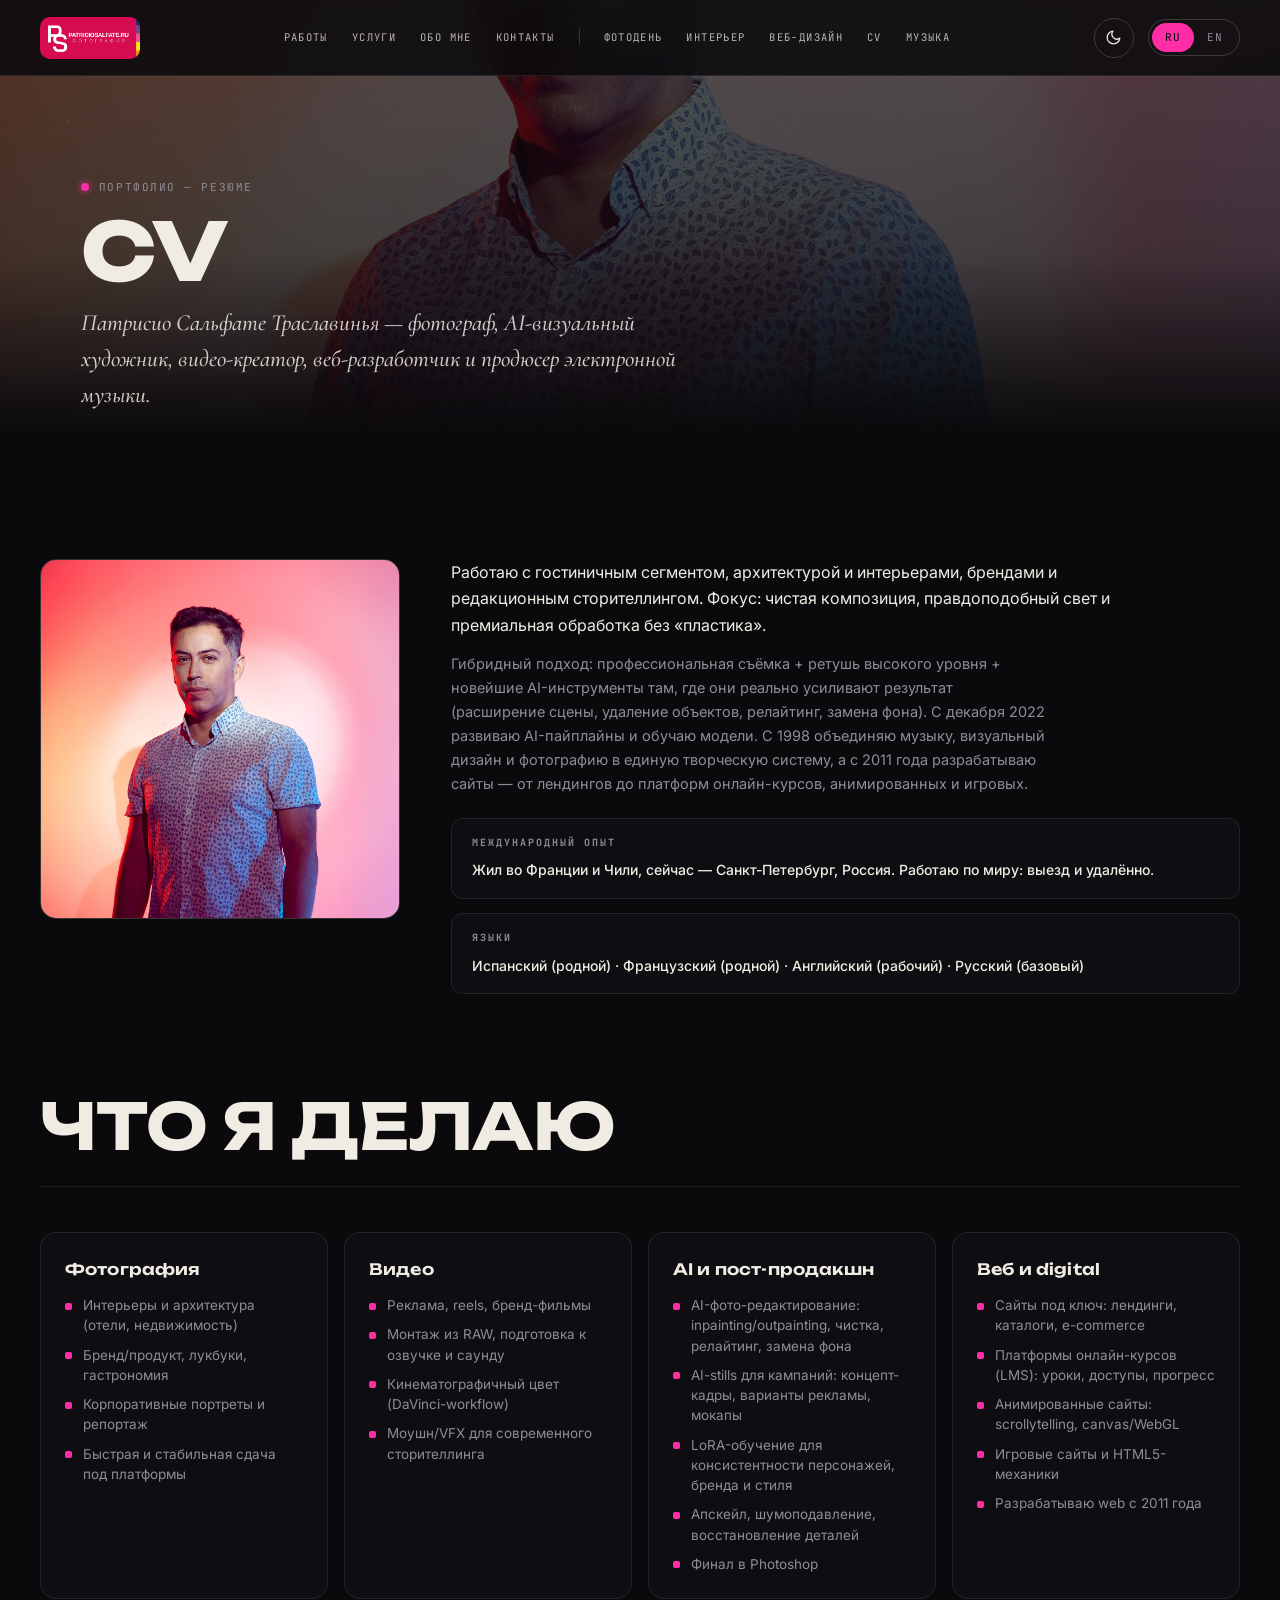
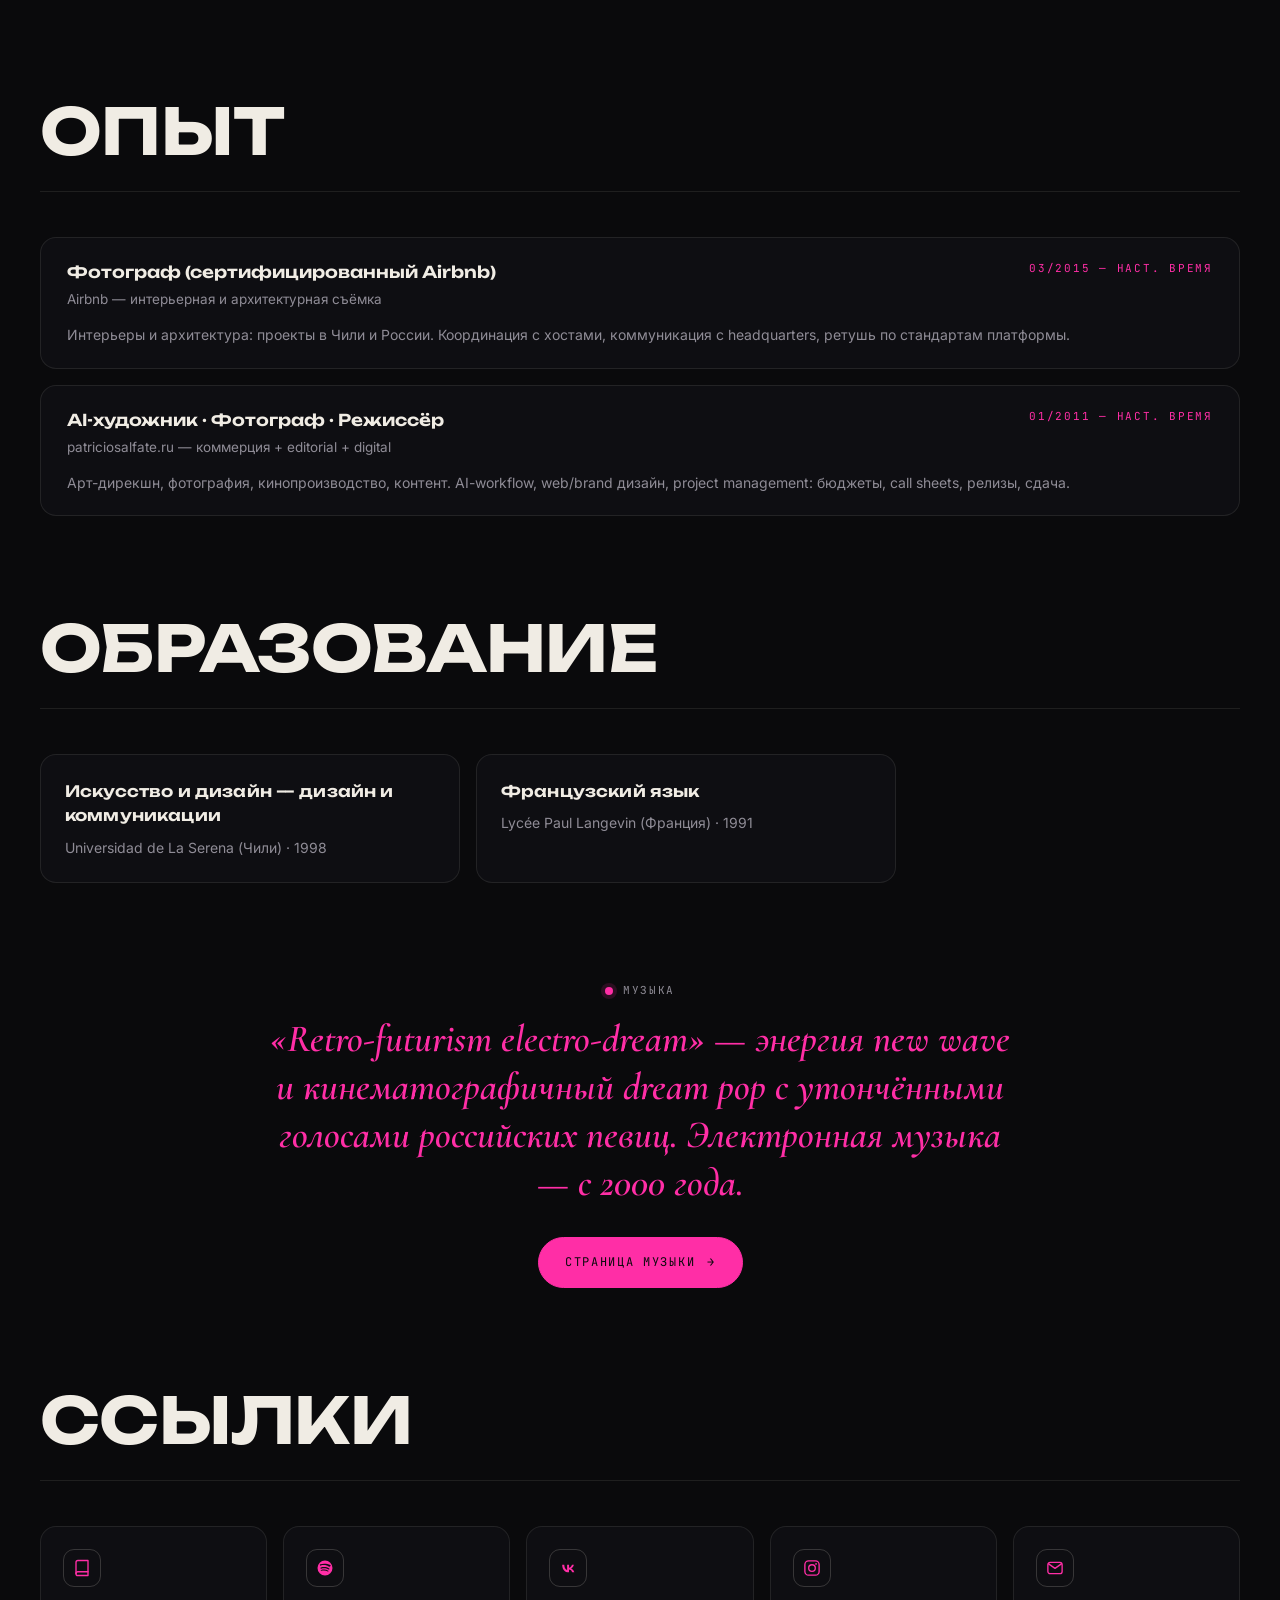
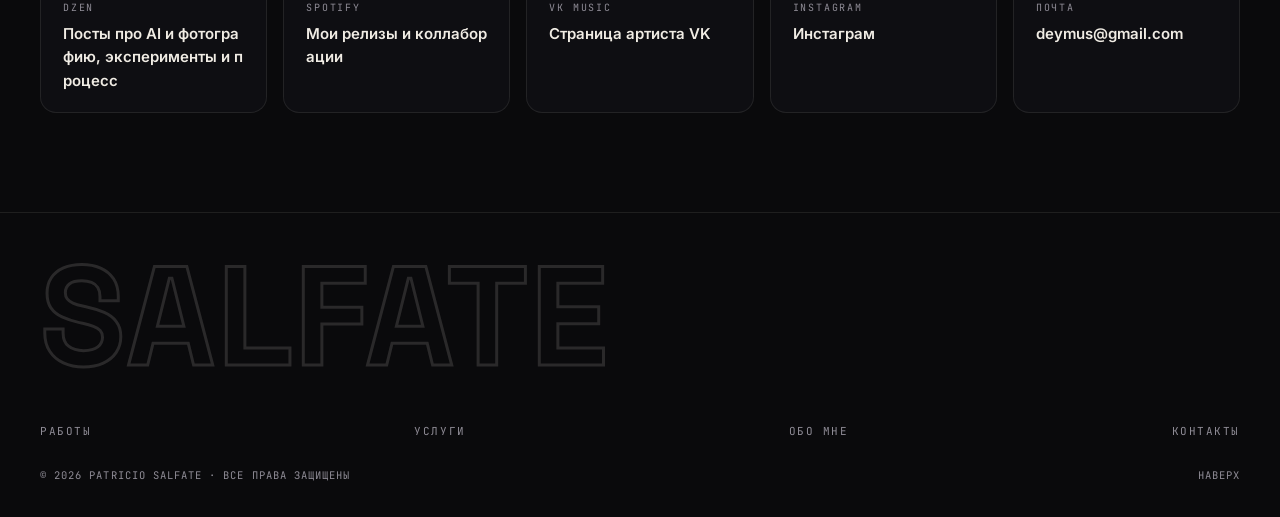
==== commit 2a485a0a: "Animate outlined footer wordmark Co-authored-by: arena-agent <297053741+arena-agent@users.noreply.gi" ====
--- a/cv/index.html
+++ b/cv/index.html
@@ -251,7 +251,7 @@
 
   <footer>
     <div class="container">
-      <div class="foot-word" aria-hidden="true">SALFATE</div>
+      <div class="foot-word" data-text="SALFATE" aria-hidden="true">SALFATE</div>
       <div class="foot-grid">
         <a href="/#work" data-i18n="nav.work">Работы</a>
         <a href="/#services" data-i18n="nav.services">Услуги</a>
--- a/css/main.css
+++ b/css/main.css
@@ -508,10 +508,10 @@
    row spans are set by JS from each photo's real ratio */
 .masonry{
   display: grid; grid-template-columns: repeat(auto-fill, minmax(230px, 1fr));
-  gap: 14px; grid-auto-rows: 10px;
+  gap: 14px; grid-auto-rows: 10px; grid-auto-flow: dense;
 }
 .m-item{
-  position: relative; grid-row-end: span 42; min-height: 200px;
+  position: relative; grid-row-end: span 20; min-height: 200px;
   border-radius: 12px; overflow: hidden; background: var(--surface); cursor: zoom-in;
 }
 .m-item .skel, .m-item img{
@@ -541,48 +541,67 @@
 
 /* ---------- lightbox ---------- */
 #lb{
-  position: fixed; inset: 0; z-index: 115;
-  background: var(--lb-bg);
+  position: fixed; inset: 0; z-index: 115; overflow: hidden; isolation: isolate;
+  background:
+    radial-gradient(75% 65% at 50% 45%, rgba(255,46,166,.08), transparent 68%),
+    var(--lb-bg);
   opacity: 0; visibility: hidden; transition: opacity .4s var(--ease), visibility 0s .4s;
   touch-action: none;
 }
 #lb.open{ opacity: 1; visibility: visible; transition: opacity .4s var(--ease) }
-#lb-canvas{ position: absolute; inset: 0; width: 100%; height: 100%; cursor: grab }
+#lb::after{
+  content: ""; position: absolute; z-index: 2; inset: 0; pointer-events: none;
+  background: linear-gradient(180deg, rgba(7,7,9,.38), transparent 20%, transparent 78%, rgba(7,7,9,.52));
+}
+#lb-canvas{ position: absolute; z-index: 1; inset: 0; width: 100%; height: 100%; cursor: grab; touch-action: none }
 #lb-canvas.grabbing{ cursor: grabbing }
 .lb-top{
   position: absolute; z-index: 5; top: 0; left: 0; right: 0;
-  display: flex; align-items: center; justify-content: space-between;
-  padding: 20px 26px; pointer-events: none;
+  display: flex; align-items: center; justify-content: space-between; gap: 18px;
+  padding: max(20px, env(safe-area-inset-top)) max(26px, env(safe-area-inset-right)) 20px max(26px, env(safe-area-inset-left));
+  pointer-events: none;
 }
 .lb-top > *{ pointer-events: auto }
-.lb-count{ font-family: var(--font-m); font-size: 12px; letter-spacing: .2em; color: var(--text) }
+.lb-count{
+  padding: 10px 14px; border: 1px solid rgba(240,236,228,.2); border-radius: 999px;
+  background: rgba(10,10,12,.42); backdrop-filter: blur(12px);
+  font-family: var(--font-m); font-size: 12px; letter-spacing: .2em; color: var(--text);
+}
 .lb-count b{ color: var(--accent); font-weight: 500 }
 .lb-arrow{
   position: absolute; z-index: 5; top: 50%; transform: translateY(-50%);
   width: 58px; height: 58px; border-radius: 50%;
-  border: 1px solid var(--line2); background: rgba(10,10,12,.45); backdrop-filter: blur(8px);
+  border: 1px solid rgba(240,236,228,.28); background: rgba(10,10,12,.42); backdrop-filter: blur(10px);
   display: grid; place-items: center; font-size: 22px;
-  transition: background .3s, border-color .3s, color .3s, opacity .3s;
-}
-.lb-arrow:hover{ background: var(--accent); border-color: var(--accent); color: var(--accent-ink) }
-.lb-prev{ left: 22px } .lb-next{ right: 22px }
-@media (max-width: 720px){
-  .lb-arrow{ width: 46px; height: 46px; font-size: 18px; top: auto; bottom: 86px; transform: none }
-  .lb-prev{ left: 14px } .lb-next{ right: 14px }
-}
+  transition: background .3s, border-color .3s, color .3s, opacity .3s, transform .3s var(--ease);
+}
+.lb-arrow:hover{ background: var(--accent); border-color: var(--accent); color: var(--accent-ink); transform: translateY(-50%) scale(1.06) }
+.lb-prev{ left: max(22px, env(safe-area-inset-left)) } .lb-next{ right: max(22px, env(safe-area-inset-right)) }
 .lb-bottom{
   position: absolute; z-index: 5; left: 0; right: 0; bottom: 0;
-  display: flex; align-items: center; justify-content: space-between; gap: 16px;
-  padding: 20px 26px; pointer-events: none;
+  display: flex; align-items: flex-end; justify-content: space-between; gap: 22px;
+  padding: 20px max(26px, env(safe-area-inset-right)) max(20px, env(safe-area-inset-bottom)) max(26px, env(safe-area-inset-left));
+  pointer-events: none;
 }
 .lb-bottom > *{ pointer-events: auto }
-.lb-name{ font-family: var(--font-m); font-size: 11px; letter-spacing: .12em; text-transform: uppercase; color: var(--muted); white-space: nowrap; overflow: hidden; text-overflow: ellipsis; max-width: 60vw }
-.lb-ctrl{ display: flex; align-items: center; gap: 10px }
-.lb-zoom{ font-family: var(--font-m); font-size: 11px; letter-spacing: .12em; color: var(--muted); min-width: 48px; text-align: right }
+.lb-caption{ min-width: 0; display: flex; flex-direction: column; gap: 7px }
+.lb-name{ font-family: var(--font-m); font-size: 11px; letter-spacing: .12em; text-transform: uppercase; color: var(--text); white-space: nowrap; overflow: hidden; text-overflow: ellipsis; max-width: min(42vw, 520px) }
+.lb-hint{ font-family: var(--font-m); font-size: 10px; letter-spacing: .08em; color: var(--muted); opacity: .85 }
+.lb-ctrl{
+  display: flex; align-items: center; gap: 8px; flex-shrink: 0;
+  padding: 6px; border: 1px solid rgba(240,236,228,.18); border-radius: 999px;
+  background: rgba(10,10,12,.46); backdrop-filter: blur(12px);
+}
+.lb-ctrl .icon-btn{ width: 38px; height: 38px; border-color: transparent }
+.lb-ctrl .icon-btn:hover{ border-color: var(--accent) }
+.lb-ctrl .icon-btn svg{ width: 16px; height: 16px }
+.lb-fit .fit-icon{ transition: transform .4s var(--ease) }
+.lb-fit.is-contain .fit-icon{ transform: rotate(180deg) }
+.lb-zoom{ font-family: var(--font-m); font-size: 11px; letter-spacing: .12em; color: var(--text); min-width: 48px; text-align: center }
 .lb-load{
   position: absolute; z-index: 4; top: 50%; left: 50%;
   width: 44px; height: 44px; margin: -22px;
-  border-radius: 50%; border: 2px solid var(--line2); border-top-color: var(--accent);
+  border-radius: 50%; border: 2px solid rgba(240,236,228,.25); border-top-color: var(--accent);
   animation: spin .9s linear infinite;
   opacity: 0; transition: opacity .3s; pointer-events: none;
 }
@@ -594,6 +613,28 @@
   font-family: var(--font-m); font-size: 12px; letter-spacing: .08em;
 }
 .lb-err.on{ display: flex }
+@media (max-width: 720px){
+  .lb-arrow{ width: 46px; height: 46px; font-size: 18px; top: auto; bottom: calc(92px + env(safe-area-inset-bottom)); transform: none }
+  .lb-arrow:hover{ transform: scale(1.06) }
+  .lb-prev{ left: max(14px, env(safe-area-inset-left)) } .lb-next{ right: max(14px, env(safe-area-inset-right)) }
+  .lb-bottom{ align-items: center; gap: 10px; padding-top: 14px }
+  .lb-name{ max-width: 34vw }
+  .lb-hint{ display: none }
+  .lb-ctrl{ gap: 2px; padding: 4px }
+  .lb-ctrl .icon-btn{ width: 34px; height: 34px }
+  .lb-zoom{ min-width: 42px; font-size: 10px }
+}
+@media (max-width: 430px){
+  .lb-caption{ display: none }
+  .lb-bottom{ justify-content: flex-end }
+}
+html.light #lb::after{ background: linear-gradient(180deg, rgba(250,248,243,.5), transparent 20%, transparent 78%, rgba(250,248,243,.62)) }
+html.light .lb-count,
+html.light .lb-ctrl,
+html.light .lb-arrow{ background: rgba(250,248,243,.62); border-color: rgba(24,18,12,.2) }
+@media (prefers-reduced-motion: reduce){
+  #ov, #lb, #lb-canvas, .lb-arrow, .lb-fit .fit-icon{ transition: none !important }
+}
 
 /* ---------- services ---------- */
 .sv-list{ border-bottom: 1px solid var(--line) }
@@ -792,11 +833,53 @@
 /* ---------- footer ---------- */
 footer{ border-top: 1px solid var(--line); padding: 40px 0 34px; position: relative; overflow: hidden }
 .foot-word{
-  font-family: var(--font-x); font-weight: 700; text-transform: uppercase;
+  position: relative; font-family: var(--font-x); font-weight: 700; text-transform: uppercase;
   font-size: clamp(3rem, 11vw, 10.5rem); line-height: .9; letter-spacing: .01em;
-  color: var(--ghost); -webkit-text-stroke: .05em currentColor;  /* same heavy treatment as the hero title */
+  color: transparent; -webkit-text-fill-color: transparent;
+  -webkit-text-stroke: clamp(1px, .025em, 3px) var(--ghost);
   white-space: nowrap; user-select: none;
   margin-bottom: 44px;
+  animation: foot-word-fx 14s ease-in-out infinite;
+  will-change: transform, filter;
+}
+/* The base stays quiet; these two clipped copies create a brief RGB/data
+   glitch roughly once every fourteen seconds instead of constant motion. */
+.foot-word::before, .foot-word::after{
+  content: attr(data-text); position: absolute; inset: 0;
+  color: transparent; -webkit-text-fill-color: transparent;
+  pointer-events: none; opacity: 0; white-space: inherit;
+  -webkit-text-stroke: clamp(1px, .025em, 3px) var(--accent);
+  will-change: transform, clip-path, opacity;
+}
+.foot-word::before{ animation: foot-word-slice-a 14s steps(1, end) infinite }
+.foot-word::after{
+  -webkit-text-stroke-color: #8cecf2;
+  animation: foot-word-slice-b 14s steps(1, end) infinite;
+}
+@keyframes foot-word-fx{
+  0%, 76%, 100%{ transform: translate3d(0, 0, 0); filter: none }
+  78%{ transform: translate3d(.012em, 0, 0); filter: drop-shadow(0 0 14px var(--accent-soft)) }
+  79%{ transform: translate3d(-.008em, 0, 0); filter: none }
+  81%{ transform: translate3d(0, 0, 0); filter: drop-shadow(0 0 7px var(--accent-soft)) }
+  83%{ transform: translate3d(0, 0, 0); filter: none }
+}
+@keyframes foot-word-slice-a{
+  0%, 75%, 100%{ opacity: 0; clip-path: inset(0 0 0 0); transform: translate3d(0, 0, 0) }
+  77%{ opacity: .9; clip-path: inset(9% 0 63% 0); transform: translate3d(-.018em, .012em, 0) }
+  79%{ opacity: 0; clip-path: inset(0 0 0 0); transform: none }
+  81%{ opacity: .72; clip-path: inset(66% 0 12% 0); transform: translate3d(.024em, -.008em, 0) }
+  83%{ opacity: 0 }
+}
+@keyframes foot-word-slice-b{
+  0%, 76%, 100%{ opacity: 0; clip-path: inset(0 0 0 0); transform: translate3d(0, 0, 0) }
+  78%{ opacity: .72; clip-path: inset(41% 0 36% 0); transform: translate3d(.02em, -.01em, 0) }
+  80%{ opacity: 0; clip-path: inset(0 0 0 0); transform: none }
+  82%{ opacity: .8; clip-path: inset(16% 0 70% 0); transform: translate3d(-.028em, .006em, 0) }
+  84%{ opacity: 0 }
+}
+@media (prefers-reduced-motion: reduce){
+  .foot-word, .foot-word::before, .foot-word::after{ animation: none !important }
+  .foot-word::before, .foot-word::after{ display: none }
 }
 .foot-grid{ display: flex; flex-wrap: wrap; gap: 18px 40px; align-items: center; justify-content: space-between }
 .foot-grid a{ font-family: var(--font-m); font-size: 11px; letter-spacing: .14em; text-transform: uppercase; color: var(--muted); transition: color .3s }
@@ -890,10 +973,10 @@
    no column gaps, every cell filled edge to edge */
 .pmasonry{
   display: grid; grid-template-columns: repeat(auto-fill, minmax(250px, 1fr));
-  gap: 14px; grid-auto-rows: 10px;
+  gap: 14px; grid-auto-rows: 10px; grid-auto-flow: dense;
 }
 .pmasonry figure{
-  position: relative; grid-row-end: span 42;
+  position: relative; grid-row-end: span 20;
   border-radius: 12px; overflow: hidden; cursor: zoom-in;
   background: var(--skel-a); min-height: 220px;
 }
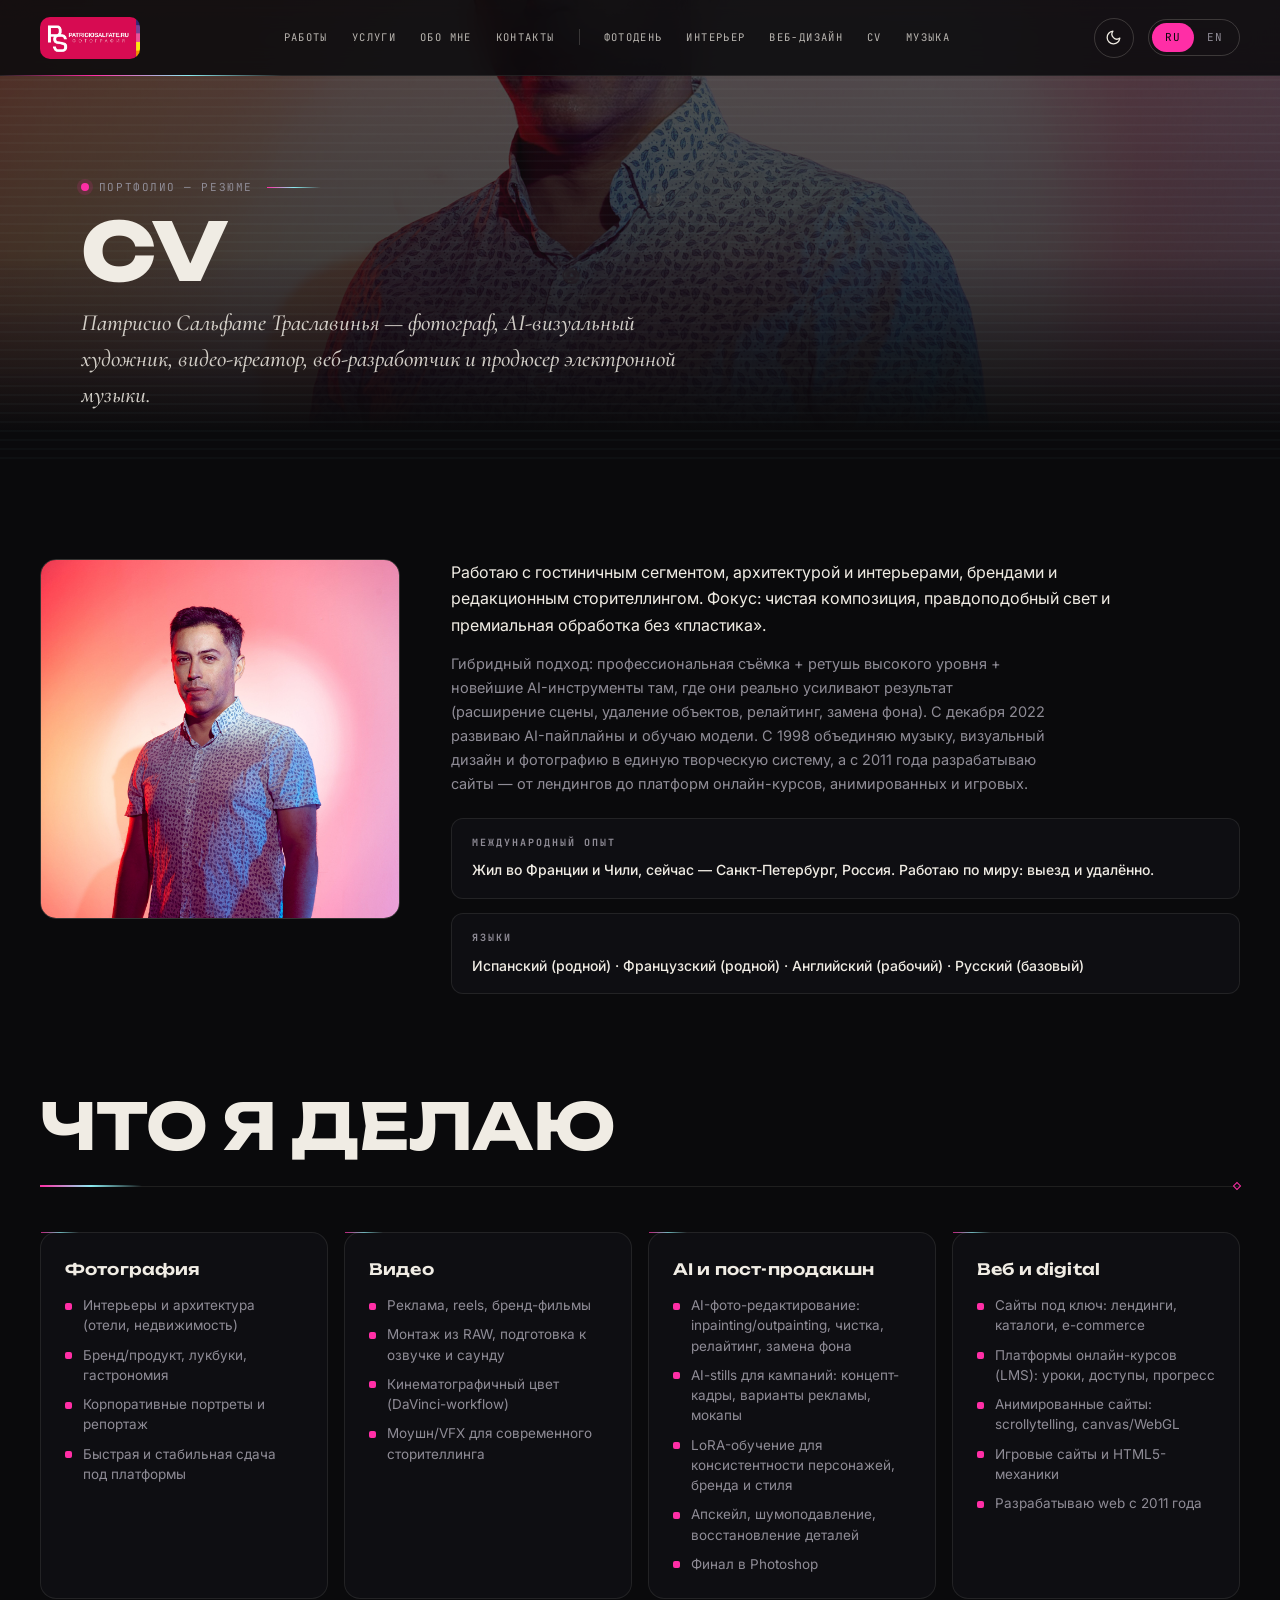
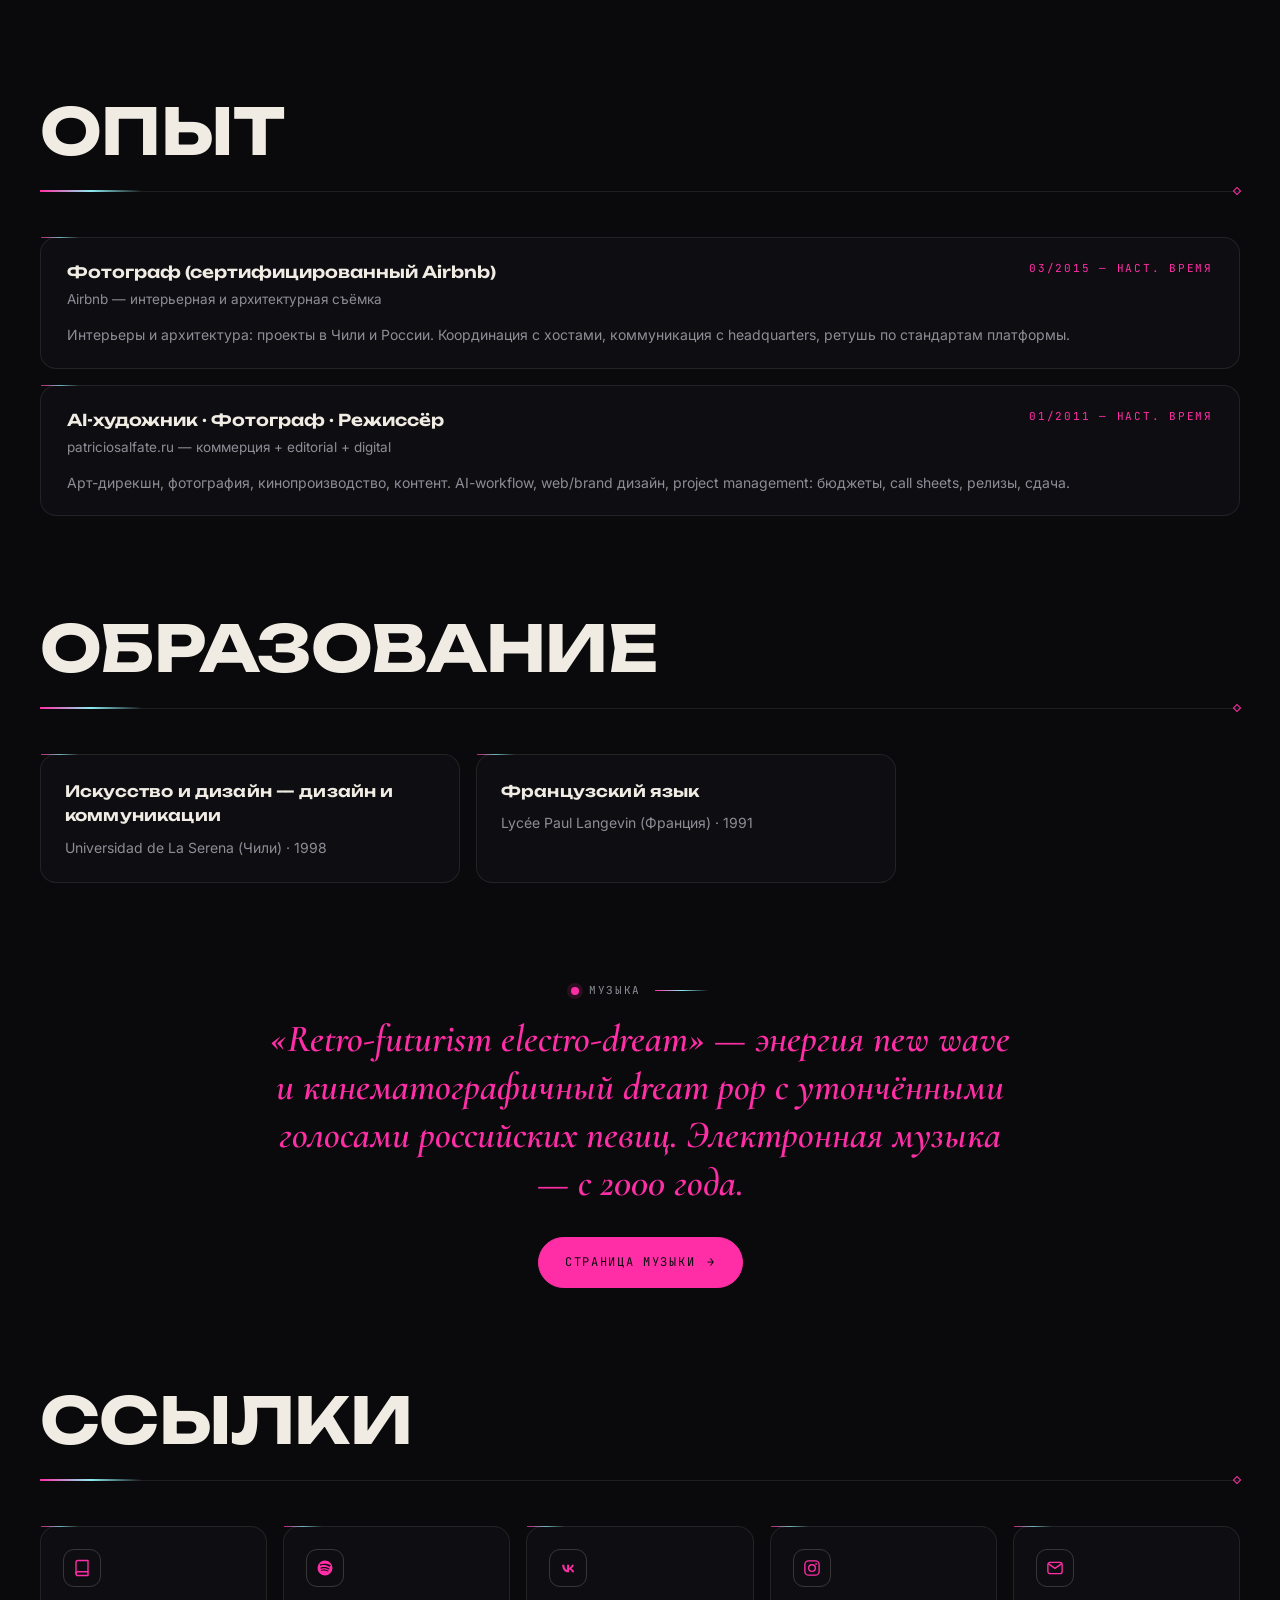
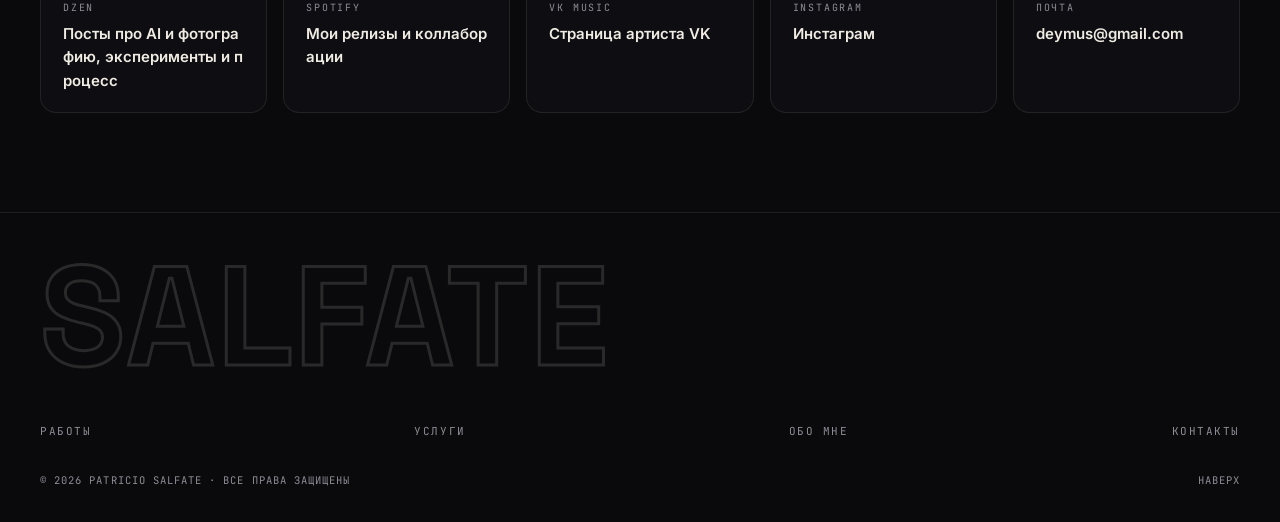
==== commit 0df2f19f: "Add SEO metadata and sitemap Co-authored-by: arena-agent <297053741+arena-agent@users.noreply.github" ====
--- a/cv/index.html
+++ b/cv/index.html
@@ -3,10 +3,63 @@
 <head>
   <meta charset="utf-8">
   <meta name="viewport" content="width=device-width, initial-scale=1, viewport-fit=cover">
-  <title data-i18n="pg.cv.meta.title">CV — Патрисио Сальфате</title>
-  <meta name="description" data-i18n="pg.cv.meta.desc" content="Патрисио Сальфате Траславинья — фотограф, AI-визуальный художник, видео-креатор, веб-разработчик и продюсер электронной музыки.">
+  <title data-i18n="pg.cv.meta.title">Патрисио Сальфате — CV фотографа и дизайнера</title>
+  <meta name="description" data-i18n="pg.cv.meta.desc" content="CV Патрисио Сальфате: фотограф, видеограф, дизайнер, веб-разработчик, AI-визуальный художник и музыкальный продюсер.">
+  <link rel="canonical" href="https://patriciosalfate.ru/cv/">
+  <meta name="robots" content="index,follow,max-image-preview:large,max-snippet:-1,max-video-preview:-1">
+  <meta name="author" content="Патрисио Сальфате">
+  <meta property="og:locale" content="ru_RU">
+  <meta property="og:site_name" content="Патрисио Сальфате">
+  <meta property="og:title" content="Патрисио Сальфате — CV фотографа и дизайнера">
+  <meta property="og:description" content="Фотограф, видеограф, дизайнер, веб-разработчик и музыкальный продюсер. Санкт-Петербург и международные проекты.">
+  <meta property="og:type" content="profile">
+  <meta property="og:url" content="https://patriciosalfate.ru/cv/">
+  <meta property="og:image" content="https://patriciosalfate.ru/photos/GQ1A4745_patricio-scaled-1.jpg">
+  <meta property="og:image:type" content="image/jpeg">
+  <meta property="og:image:width" content="2560">
+  <meta property="og:image:height" content="2560">
+  <meta property="og:image:alt" content="Патрисио Сальфате">
+  <meta name="twitter:card" content="summary_large_image">
+  <meta name="twitter:title" content="Патрисио Сальфате — CV фотографа и дизайнера">
+  <meta name="twitter:description" content="Фотограф, видеограф, дизайнер, веб-разработчик и музыкальный продюсер.">
+  <meta name="twitter:image" content="https://patriciosalfate.ru/photos/GQ1A4745_patricio-scaled-1.jpg">
   <meta name="theme-color" content="#0a0a0c">
   <script>try{if(localStorage.getItem('ps.theme')==='light')document.documentElement.classList.add('light')}catch(e){}</script>
+  <script type="application/ld+json">
+  {
+    "@context": "https://schema.org",
+    "@graph": [
+      {
+        "@type": "ProfilePage",
+        "@id": "https://patriciosalfate.ru/cv/#webpage",
+        "url": "https://patriciosalfate.ru/cv/",
+        "name": "Патрисио Сальфате — CV фотографа и дизайнера",
+        "isPartOf": {"@id": "https://patriciosalfate.ru/#website"},
+        "mainEntity": {"@id": "https://patriciosalfate.ru/#person"},
+        "inLanguage": "ru-RU"
+      },
+      {
+        "@type": "Person",
+        "@id": "https://patriciosalfate.ru/#person",
+        "name": "Patricio Salfate",
+        "alternateName": "Патрисио Сальфате",
+        "jobTitle": ["Photographer", "Videographer", "Designer", "Web developer", "Music producer"],
+        "url": "https://patriciosalfate.ru/cv/",
+        "image": "https://patriciosalfate.ru/photos/GQ1A4745_patricio-scaled-1.jpg",
+        "homeLocation": {"@type": "City", "name": "Saint Petersburg"},
+        "sameAs": ["https://instagram.com/patricio.salfate.ph", "https://t.me/patriciosalfate", "https://vk.com/patriciosalfate"]
+      },
+      {
+        "@type": "BreadcrumbList",
+        "@id": "https://patriciosalfate.ru/cv/#breadcrumb",
+        "itemListElement": [
+          {"@type": "ListItem", "position": 1, "name": "Главная", "item": "https://patriciosalfate.ru/"},
+          {"@type": "ListItem", "position": 2, "name": "CV", "item": "https://patriciosalfate.ru/cv/"}
+        ]
+      }
+    ]
+  }
+  </script>
   <link rel="icon" href="/favicon.svg" type="image/svg+xml">
   <link rel="preconnect" href="https://fonts.googleapis.com">
   <link rel="preconnect" href="https://fonts.gstatic.com" crossorigin>
--- a/css/main.css
+++ b/css/main.css
@@ -71,6 +71,7 @@
   font-size: 16px;
   line-height: 1.55;
   -webkit-font-smoothing: antialiased;
+  text-rendering: optimizeLegibility;
   overflow-x: hidden;
 }
 img{ display:block; max-width:100% }
@@ -1313,3 +1314,172 @@
   mix-blend-mode: screen; pointer-events: none;
   animation: fx-scan .8s cubic-bezier(.4,0,.2,1) forwards;
 }
+
+/* ============================================================
+   Rev 7 — technical editorial motion system
+   Small, precise movements keep the site fashion-editorial rather than
+   noisy: most effects idle, then wake on hover/focus or at long intervals.
+   ============================================================ */
+
+:root{ --fx-cyan: #8cecf2; --fx-line: rgba(140,236,242,.34) }
+html.light{ --fx-line: rgba(229,7,140,.28) }
+
+/* Header and section rules behave like a slow instrument readout. */
+#site-header::after{
+  content:""; position:absolute; left:0; bottom:-1px; width:22%; height:1px;
+  background: linear-gradient(90deg, transparent, var(--accent), var(--fx-cyan), transparent);
+  animation: header-run 18s linear infinite;
+  pointer-events:none;
+}
+@keyframes header-run{
+  0%{ transform: translateX(-110%) scaleX(.55); opacity:0 }
+  8%,82%{ opacity:.8 }
+  100%{ transform: translateX(560%) scaleX(1.2); opacity:0 }
+}
+.sec-head{ position:relative }
+.sec-head::before{
+  content:""; position:absolute; left:0; bottom:-1px; width:clamp(46px, 8vw, 118px); height:2px;
+  transform-origin:left; background:linear-gradient(90deg, var(--accent), var(--fx-cyan), transparent);
+  animation: rule-breathe 11s ease-in-out infinite;
+  pointer-events:none;
+}
+.sec-head::after{
+  content:""; position:absolute; right:0; bottom:-3px; width:6px; height:6px;
+  border:1px solid var(--accent); transform:rotate(45deg);
+  animation: rule-node 7s ease-in-out infinite;
+  pointer-events:none;
+}
+.sec-head .idx::before{
+  content:"//"; margin-right:9px; color:var(--fx-cyan); opacity:.72;
+}
+@keyframes rule-breathe{
+  0%, 70%, 100%{ transform:scaleX(.55); opacity:.55 }
+  74%{ transform:scaleX(1); opacity:1 }
+  78%{ transform:scaleX(.72); opacity:.7 }
+}
+@keyframes rule-node{
+  0%, 72%, 100%{ transform:rotate(45deg) scale(.7); opacity:.45 }
+  76%{ transform:rotate(135deg) scale(1.35); opacity:1; box-shadow:0 0 0 4px var(--accent-soft) }
+  82%{ transform:rotate(225deg) scale(.7); opacity:.45; box-shadow:none }
+}
+.kicker::before{ transform-origin:left; animation:kicker-line 9s ease-in-out infinite }
+@keyframes kicker-line{
+  0%, 72%, 100%{ transform:scaleX(.62); opacity:.65 }
+  76%{ transform:scaleX(1); opacity:1 }
+  80%{ transform:scaleX(.78); opacity:.75 }
+}
+
+/* Editorial buttons get a controlled light sweep instead of a flat fill. */
+.btn{ overflow:hidden; isolation:isolate }
+.btn::before{
+  content:""; position:absolute; z-index:0; top:-70%; bottom:-70%; left:-45%; width:25%;
+  background:linear-gradient(90deg, transparent, rgba(255,255,255,.42), transparent);
+  transform:translateX(-180%) skewX(-18deg); opacity:0; pointer-events:none;
+}
+.btn > *{ position:relative; z-index:1 }
+.btn:hover::before, .btn:focus-visible::before{
+  opacity:1; animation:btn-sheen .85s var(--ease) both;
+}
+@keyframes btn-sheen{ to{ transform:translateX(760%) skewX(-18deg) } }
+.menu-nav a{ position:relative }
+.menu-nav a::after{
+  content:""; position:absolute; left:0; right:0; bottom:-.32em; height:1px;
+  background:linear-gradient(90deg, var(--accent), var(--fx-cyan), transparent);
+  transform:scaleX(0); transform-origin:right; transition:transform .65s var(--ease);
+}
+.menu-nav a:hover::after, .menu-nav a:focus-visible::after{ transform:scaleX(1); transform-origin:left }
+.p-kicker::after{
+  content:""; width:54px; height:1px; margin-left:4px;
+  background:linear-gradient(90deg, var(--accent), var(--fx-cyan), transparent);
+  transform-origin:left; animation:kicker-trace 10s ease-in-out infinite;
+}
+@keyframes kicker-trace{
+  0%, 72%, 100%{ transform:scaleX(.5); opacity:.5 }
+  77%{ transform:scaleX(1); opacity:1 }
+  82%{ transform:scaleX(.72); opacity:.7 }
+}
+.hm{ position:relative }
+.hm::before{
+  content:""; position:absolute; left:0; top:-1px; width:32px; height:1px;
+  background:linear-gradient(90deg, var(--accent), var(--fx-cyan), transparent);
+  animation:meta-trace 9s ease-in-out infinite;
+}
+@keyframes meta-trace{
+  0%, 70%, 100%{ width:28px; opacity:.55 }
+  76%{ width:100%; opacity:1 }
+  82%{ width:48%; opacity:.72 }
+}
+.foot-grid a{ position:relative; padding-bottom:5px }
+.foot-grid a::after{
+  content:""; position:absolute; left:0; right:0; bottom:0; height:1px;
+  background:linear-gradient(90deg, var(--accent), var(--fx-cyan));
+  transform:scaleX(0); transform-origin:right; transition:transform .5s var(--ease);
+}
+.foot-grid a:hover::after, .foot-grid a:focus-visible::after{ transform:scaleX(1); transform-origin:left }
+
+/* One-corner brackets are shared by the image and information surfaces. */
+.gcard::before, .m-item::before, .vcard::before{
+  content:""; position:absolute; z-index:4; top:13px; left:13px; width:30px; height:30px;
+  border-top:1px solid var(--fx-cyan); border-left:1px solid var(--fx-cyan);
+  opacity:0; transform:translate(-5px, -5px); transition:opacity .45s var(--ease), transform .55s var(--ease);
+  pointer-events:none;
+}
+.gcard:hover::before, .gcard:focus-visible::before,
+.m-item:hover::before, .m-item:focus-visible::before,
+.vcard:hover::before, .vcard:focus-visible::before{ opacity:.9; transform:none }
+.gcard:focus-visible, .m-item:focus-visible, .vcard:focus-visible{ outline:2px solid var(--accent); outline-offset:4px }
+
+/* Fine lines that wake up on interactive data blocks. */
+.sv-row, .pstep, .stat, .pcard, .plist li, .proj, .tl-item,
+.ch, .pproc-item, .astat, .seats, .faq details, .cmp-wrap{
+  position:relative;
+}
+.sv-row::before, .pstep::before, .stat::before, .pcard::before,
+.proj::before, .tl-item::before, .ch::before, .pproc-item::before,
+.astat::before, .seats::before, .faq details::before, .cmp-wrap::before{
+  content:""; position:absolute; z-index:2; top:-1px; left:0; width:38px; height:1px;
+  background:linear-gradient(90deg, var(--accent), var(--fx-cyan), transparent);
+  transition:width .65s var(--ease), opacity .35s; opacity:.72; pointer-events:none;
+}
+.sv-row:hover::before, .sv-row.open::before, .pstep:hover::before, .stat:hover::before,
+.pcard:hover::before, .proj:hover::before, .tl-item:hover::before,
+.ch:hover::before, .pproc-item:hover::before, .astat:hover::before, .seats:hover::before,
+.faq details[open]::before, .cmp-wrap:hover::before{ width:100%; opacity:1 }
+.sv-row::after{
+  content:""; position:absolute; right:0; top:0; width:0; height:1px;
+  background:var(--fx-cyan); opacity:0; transition:width .55s var(--ease), opacity .3s; pointer-events:none;
+}
+.sv-row:hover::after, .sv-row.open::after{ width:24%; opacity:.7 }
+.sv-idx, .pstep .n, .tl-item .period{ text-shadow:0 0 12px var(--accent-soft) }
+
+/* Page heroes receive a barely-visible scan texture behind their copy. */
+.p-hero::after{
+  content:""; position:absolute; z-index:2; inset:0; pointer-events:none; opacity:.13;
+  background:repeating-linear-gradient(180deg, transparent 0 7px, var(--fx-line) 8px, transparent 9px);
+  mix-blend-mode:screen; animation:hero-scanlines 16s linear infinite;
+}
+@keyframes hero-scanlines{
+  0%{ background-position:0 -90px; opacity:0 }
+  10%,82%{ opacity:.13 }
+  100%{ background-position:0 90px; opacity:0 }
+}
+
+/* Marquee separators get a moving locator tick. */
+.marquee{ position:relative }
+.marquee::after{
+  content:""; position:absolute; left:0; top:-1px; width:54px; height:1px;
+  background:linear-gradient(90deg, var(--accent), var(--fx-cyan), transparent);
+  animation:marquee-tick 12s linear infinite; pointer-events:none;
+}
+@keyframes marquee-tick{
+  0%{ transform:translateX(-70px); opacity:0 }
+  12%,80%{ opacity:.85 }
+  100%{ transform:translateX(calc(100vw + 70px)); opacity:0 }
+}
+
+@media (prefers-reduced-motion: reduce){
+  *, *::before, *::after{ animation-duration:.001s !important; animation-iteration-count:1 !important; transition-duration:.001s !important }
+  #site-header::after, .sec-head::before, .sec-head::after, .kicker::before,
+  .p-kicker::after, .hm::before, .p-hero::after, .marquee::after{ animation:none !important }
+  .btn:hover::before, .btn:focus-visible::before{ animation:none }
+}
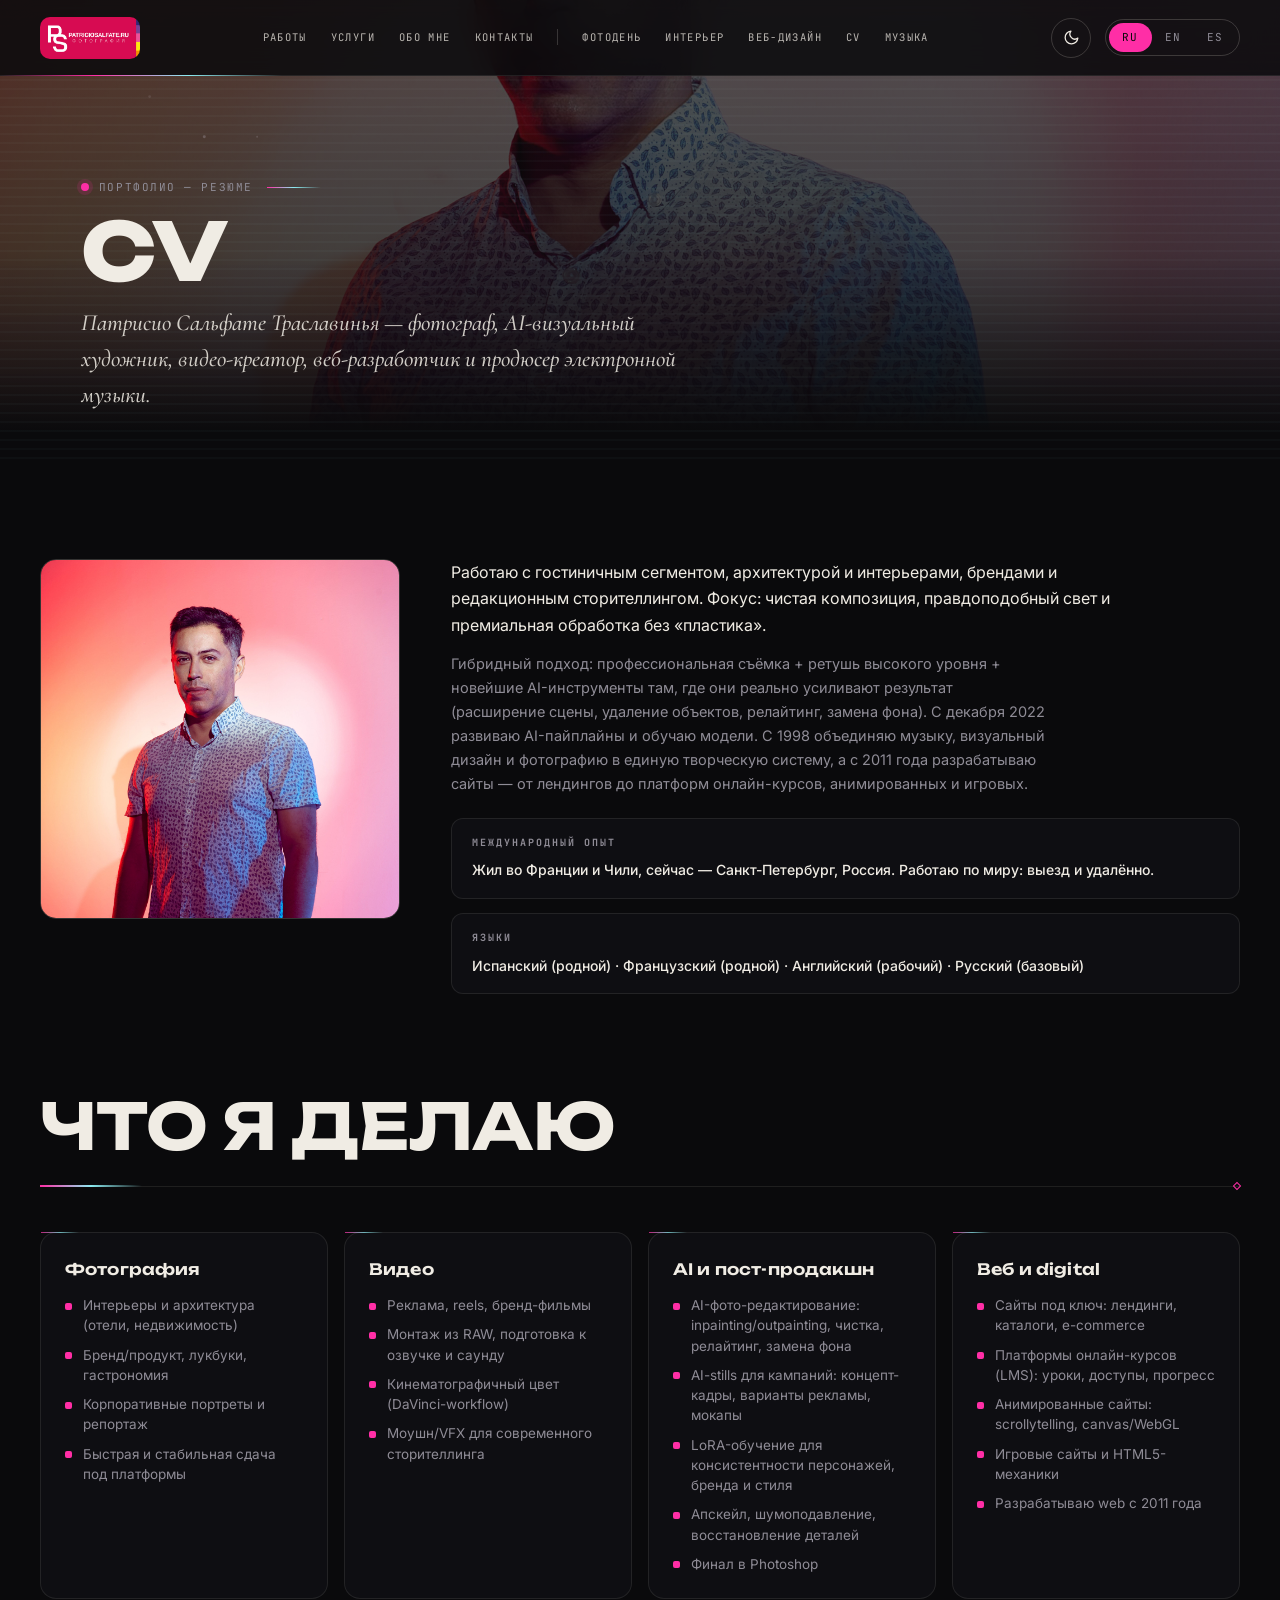
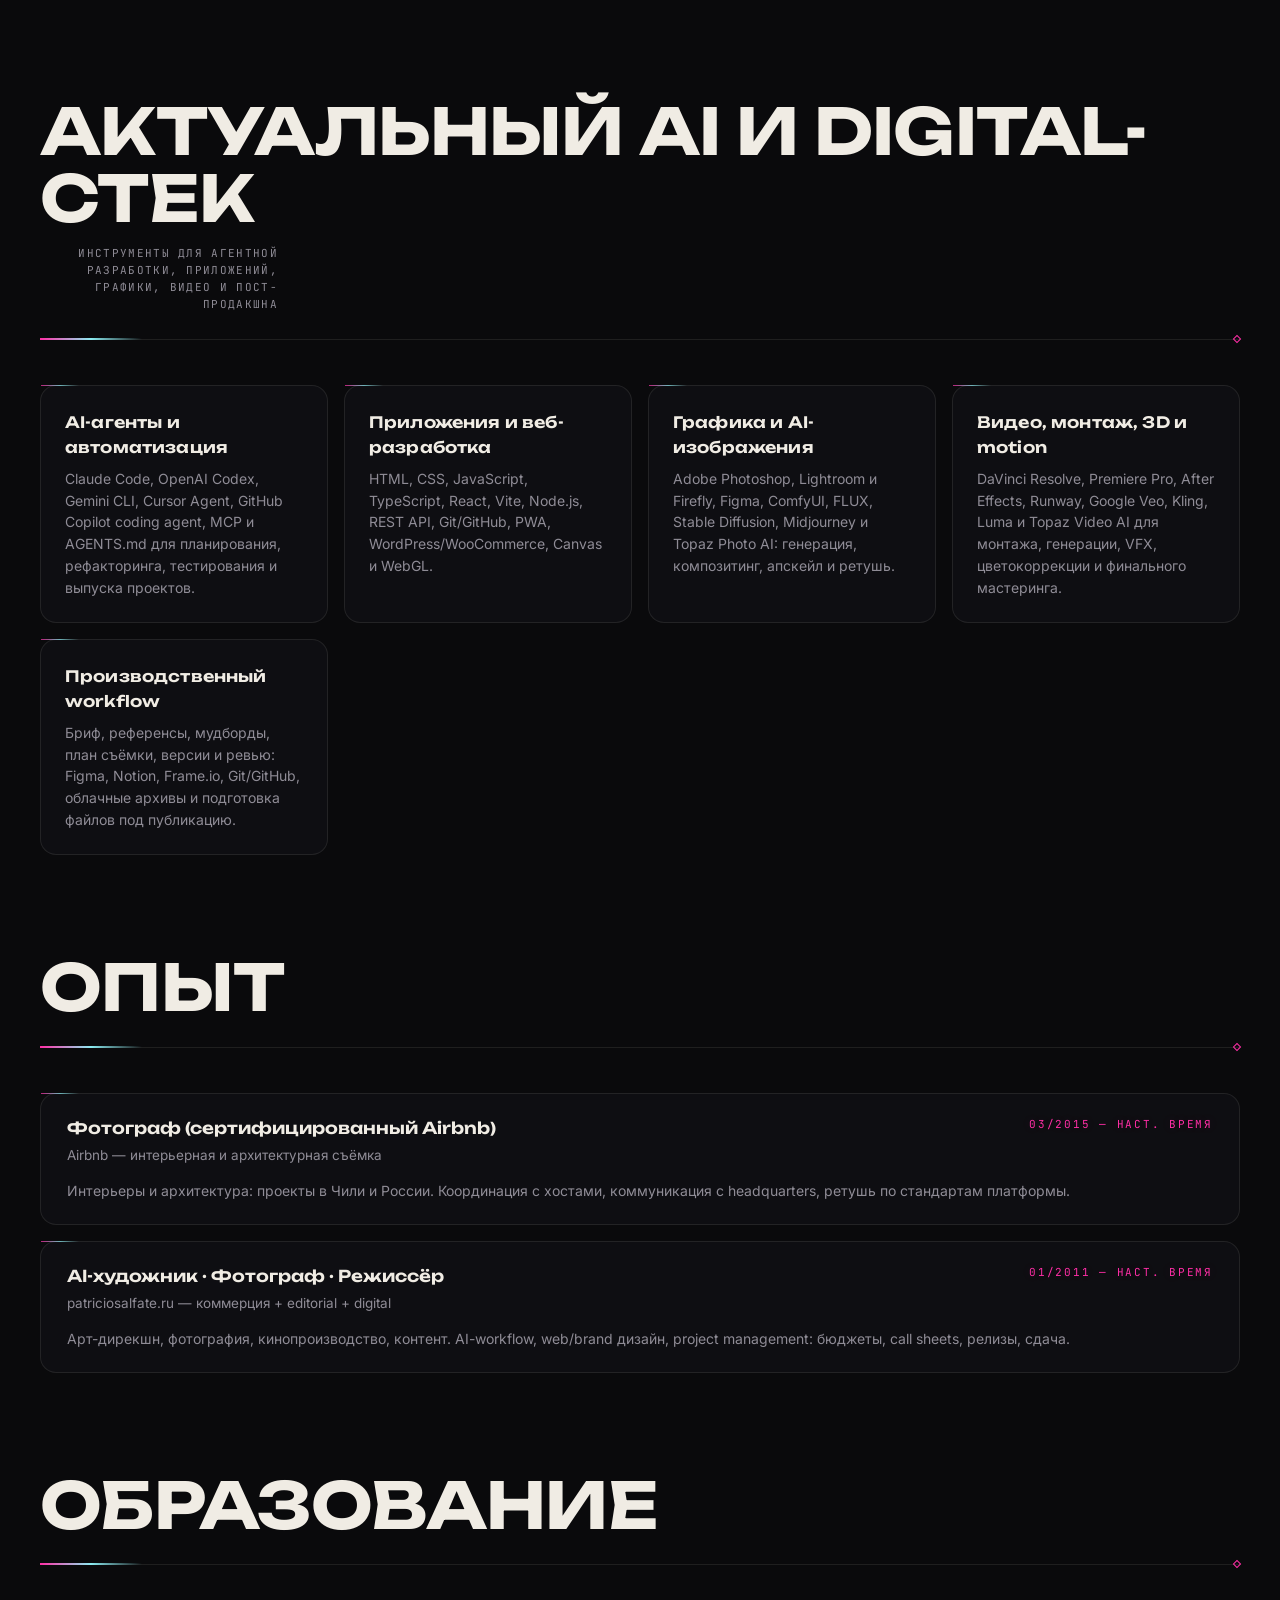
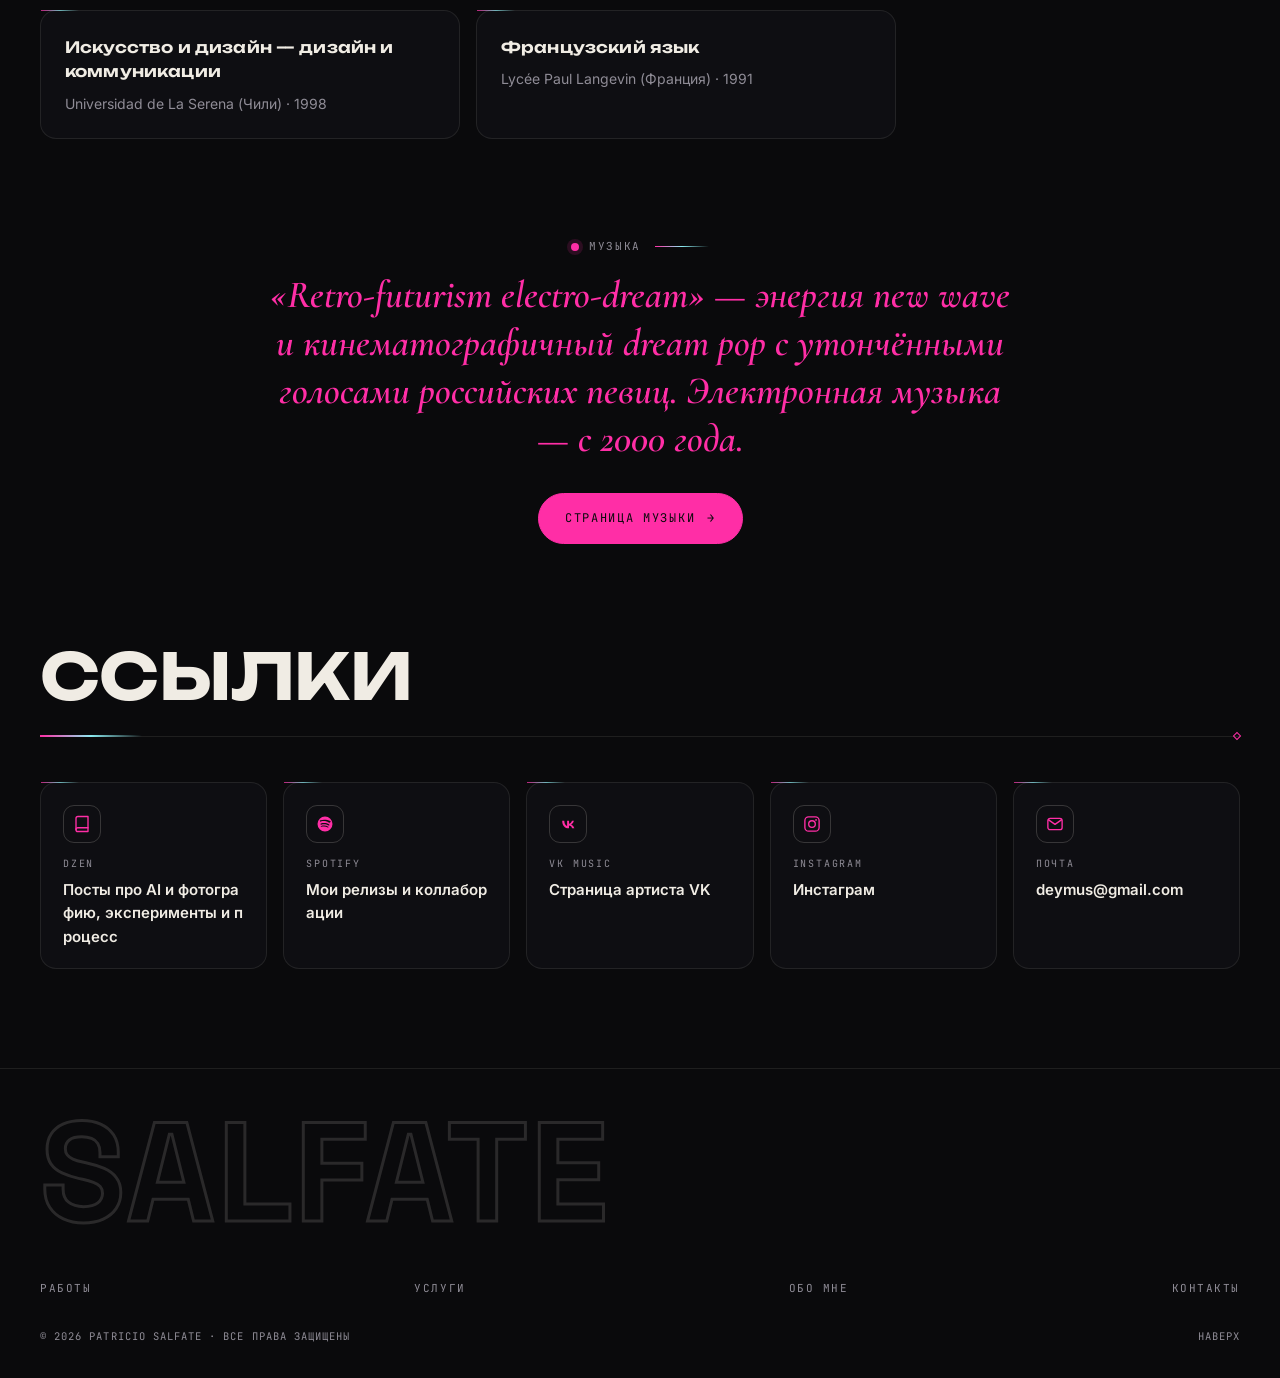
==== commit 4ba11d44: "Add Spanish UI and mobile gallery fallbacks Co-authored-by: arena-agent <297053741+arena-agent@users" ====
--- a/cv/index.html
+++ b/cv/index.html
@@ -88,11 +88,11 @@
 
   <header id="site-header">
     <div class="container head-in">
-      <a class="logo" href="/" aria-label="Patricio Salfate — home">
+      <a class="logo" href="/" data-i18n-aria="a11y.home" aria-label="Patricio Salfate — home">
         <img id="logo-img" src="/photos/logoamor01.jpg" alt="Patricio Salfate">
         <span class="logo-fallback">PS<i></i></span>
       </a>
-      <nav class="nav" aria-label="Основная навигация">
+      <nav class="nav" data-i18n-aria="a11y.nav" aria-label="Основная навигация">
         <a href="/#work" data-i18n="nav.work">Работы</a>
         <a href="/#services" data-i18n="nav.services">Услуги</a>
         <a href="/#about" data-i18n="nav.about">Обо мне</a>
@@ -111,17 +111,18 @@
           <svg class="ico-moon" viewBox="0 0 24 24" fill="none" stroke="currentColor" stroke-width="1.8" stroke-linecap="round" stroke-linejoin="round"><path d="M21 12.79A9 9 0 1 1 11.21 3 7 7 0 0 0 21 12.79z"/></svg>
           <svg class="ico-sun" viewBox="0 0 24 24" fill="none" stroke="currentColor" stroke-width="1.8" stroke-linecap="round" stroke-linejoin="round"><circle cx="12" cy="12" r="4.5"/><path d="M12 2v2.5M12 19.5V22M4.9 4.9l1.8 1.8M17.3 17.3l1.8 1.8M2 12h2.5M19.5 12H22M4.9 19.1l1.8-1.8M17.3 6.7l1.8-1.8"/></svg>
         </button>
-        <div class="lang" role="group" aria-label="Язык / Language">
+        <div class="lang" role="group" data-i18n-aria="a11y.language" aria-label="Язык / Language">
           <button type="button" data-lang="ru" class="act">RU</button>
           <button type="button" data-lang="en">EN</button>
-        </div>
-        <button class="burger" id="burger" type="button" aria-expanded="false" aria-label="Меню"><i></i><i></i><i></i></button>
+          <button type="button" data-lang="es">ES</button>
+        </div>
+        <button class="burger" id="burger" type="button" data-i18n-aria="nav.open" aria-expanded="false" aria-label="Меню"><i></i><i></i><i></i></button>
       </div>
     </div>
   </header>
 
   <div id="menu">
-    <nav class="menu-nav" aria-label="Меню">
+    <nav class="menu-nav" data-i18n-aria="a11y.menu" aria-label="Меню">
       <a href="/"><span class="idx">⌂</span><span data-i18n="nav.home">Главная</span></a>
       <a href="/#work"><span class="idx">01</span><span data-i18n="nav.work">Работы</span></a>
       <a href="/#services"><span class="idx">02</span><span data-i18n="nav.services">Услуги</span></a>
@@ -221,6 +222,38 @@
       </div>
     </section>
 
+    <!-- ================= AI & DIGITAL TOOLKIT ================= -->
+    <section class="sec" style="padding-top:0">
+      <div class="container">
+        <div class="sec-head" data-reveal>
+          <div><h2 class="sec-title" data-i18n="pg.cv.stack.t">Актуальный AI и digital-стек</h2></div>
+          <p class="sec-hint" data-i18n="pg.cv.stack.hint">Инструменты для агентной разработки, приложений, графики, видео и пост-продакшна</p>
+        </div>
+        <div class="cv-cols">
+          <div class="pcard" data-reveal>
+            <b data-i18n="pg.cv.stack.agents.t">AI-агенты и автоматизация</b>
+            <p data-i18n="pg.cv.stack.agents.d">Claude Code, OpenAI Codex, Gemini CLI, Cursor Agent, GitHub Copilot coding agent, MCP и AGENTS.md для планирования, рефакторинга, тестирования и выпуска проектов.</p>
+          </div>
+          <div class="pcard" data-reveal>
+            <b data-i18n="pg.cv.stack.apps.t">Приложения и веб-разработка</b>
+            <p data-i18n="pg.cv.stack.apps.d">HTML, CSS, JavaScript, TypeScript, React, Vite, Node.js, REST API, Git/GitHub, PWA, WordPress/WooCommerce, Canvas и WebGL.</p>
+          </div>
+          <div class="pcard" data-reveal>
+            <b data-i18n="pg.cv.stack.image.t">Графика и AI-изображения</b>
+            <p data-i18n="pg.cv.stack.image.d">Adobe Photoshop, Lightroom и Firefly, Figma, ComfyUI, FLUX, Stable Diffusion, Midjourney и Topaz Photo AI: генерация, композитинг, апскейл и ретушь.</p>
+          </div>
+          <div class="pcard" data-reveal>
+            <b data-i18n="pg.cv.stack.video.t">Видео, монтаж, 3D и motion</b>
+            <p data-i18n="pg.cv.stack.video.d">DaVinci Resolve, Premiere Pro, After Effects, Runway, Google Veo, Kling, Luma и Topaz Video AI для монтажа, генерации, VFX, цветокоррекции и финального мастеринга.</p>
+          </div>
+          <div class="pcard" data-reveal>
+            <b data-i18n="pg.cv.stack.workflow.t">Производственный workflow</b>
+            <p data-i18n="pg.cv.stack.workflow.d">Бриф, референсы, мудборды, план съёмки, версии и ревью: Figma, Notion, Frame.io, Git/GitHub, облачные архивы и подготовка файлов под публикацию.</p>
+          </div>
+        </div>
+      </div>
+    </section>
+
     <!-- ================= EXPERIENCE ================= -->
     <section class="sec" style="padding-top:0">
       <div class="container">
--- a/css/main.css
+++ b/css/main.css
@@ -324,7 +324,6 @@
 }
 .hero-content{
   position: relative; z-index: 3;
-  width: 100%;
   padding-bottom: clamp(84px, 12vh, 130px);
 }
 .hero-kicker{ margin-bottom: 22px; display: flex; align-items: center; gap: 14px }
@@ -1483,3 +1482,37 @@
   .p-kicker::after, .hm::before, .p-hero::after, .marquee::after{ animation:none !important }
   .btn:hover::before, .btn:focus-visible::before{ animation:none }
 }
+
+/* ============================================================
+   Mobile viewport guard
+   The homepage has wider dynamic blocks (hero, stats, marquees) than the
+   inner pages. Keep flex/grid children shrinkable and the hero aligned to
+   the same container width on narrow screens.
+   ============================================================ */
+html, body{ max-width:100%; }
+@media (max-width: 640px){
+  html, body{ width:100%; overflow-x:hidden; }
+  .container{ max-width:100%; min-width:0; }
+  /* The homepage hero used to opt out of the shared container width. Keep
+     that wide block explicitly inside the viewport without changing the
+     established widths of the inner-page layouts. */
+  .head-in, .head-right, .logo, .hero-content, .about-txt, .sec-head,
+  .ggrid, .sv-list, .vgrid, .ch-grid, .pgrid, .contact-top{ min-width:0; }
+  .head-in{ gap:10px; }
+  .head-right{ gap:8px; flex-shrink:0; }
+  .logo{ flex:1 1 auto; overflow:hidden; }
+  .logo img{ flex:0 0 auto; }
+  .lang{ flex-shrink:0; }
+  .lang button{ padding-inline:8px; }
+  #hero .hero-content{ width:calc(100% - 32px); max-width:100%; min-width:0; padding-inline:0; }
+  #hero .hero-kicker{ min-width:0; }
+  #hero .hero-kicker > span:last-child{ min-width:0; overflow-wrap:anywhere; }
+  #hero-title, .hero-sub, .contact-top h2, .about-txt h2, .stats .stat b, .ch .val{ overflow-wrap:anywhere; }
+  .stats{ grid-template-columns:1fr; gap:16px; }
+  .manager{ grid-template-columns:52px minmax(0,1fr); gap:8px 14px; }
+  .manager .avatar{ width:52px; height:52px; }
+}
+
+@media (max-width: 640px){
+  .pmasonry, .masonry{ grid-template-columns: minmax(0, 1fr); }
+}
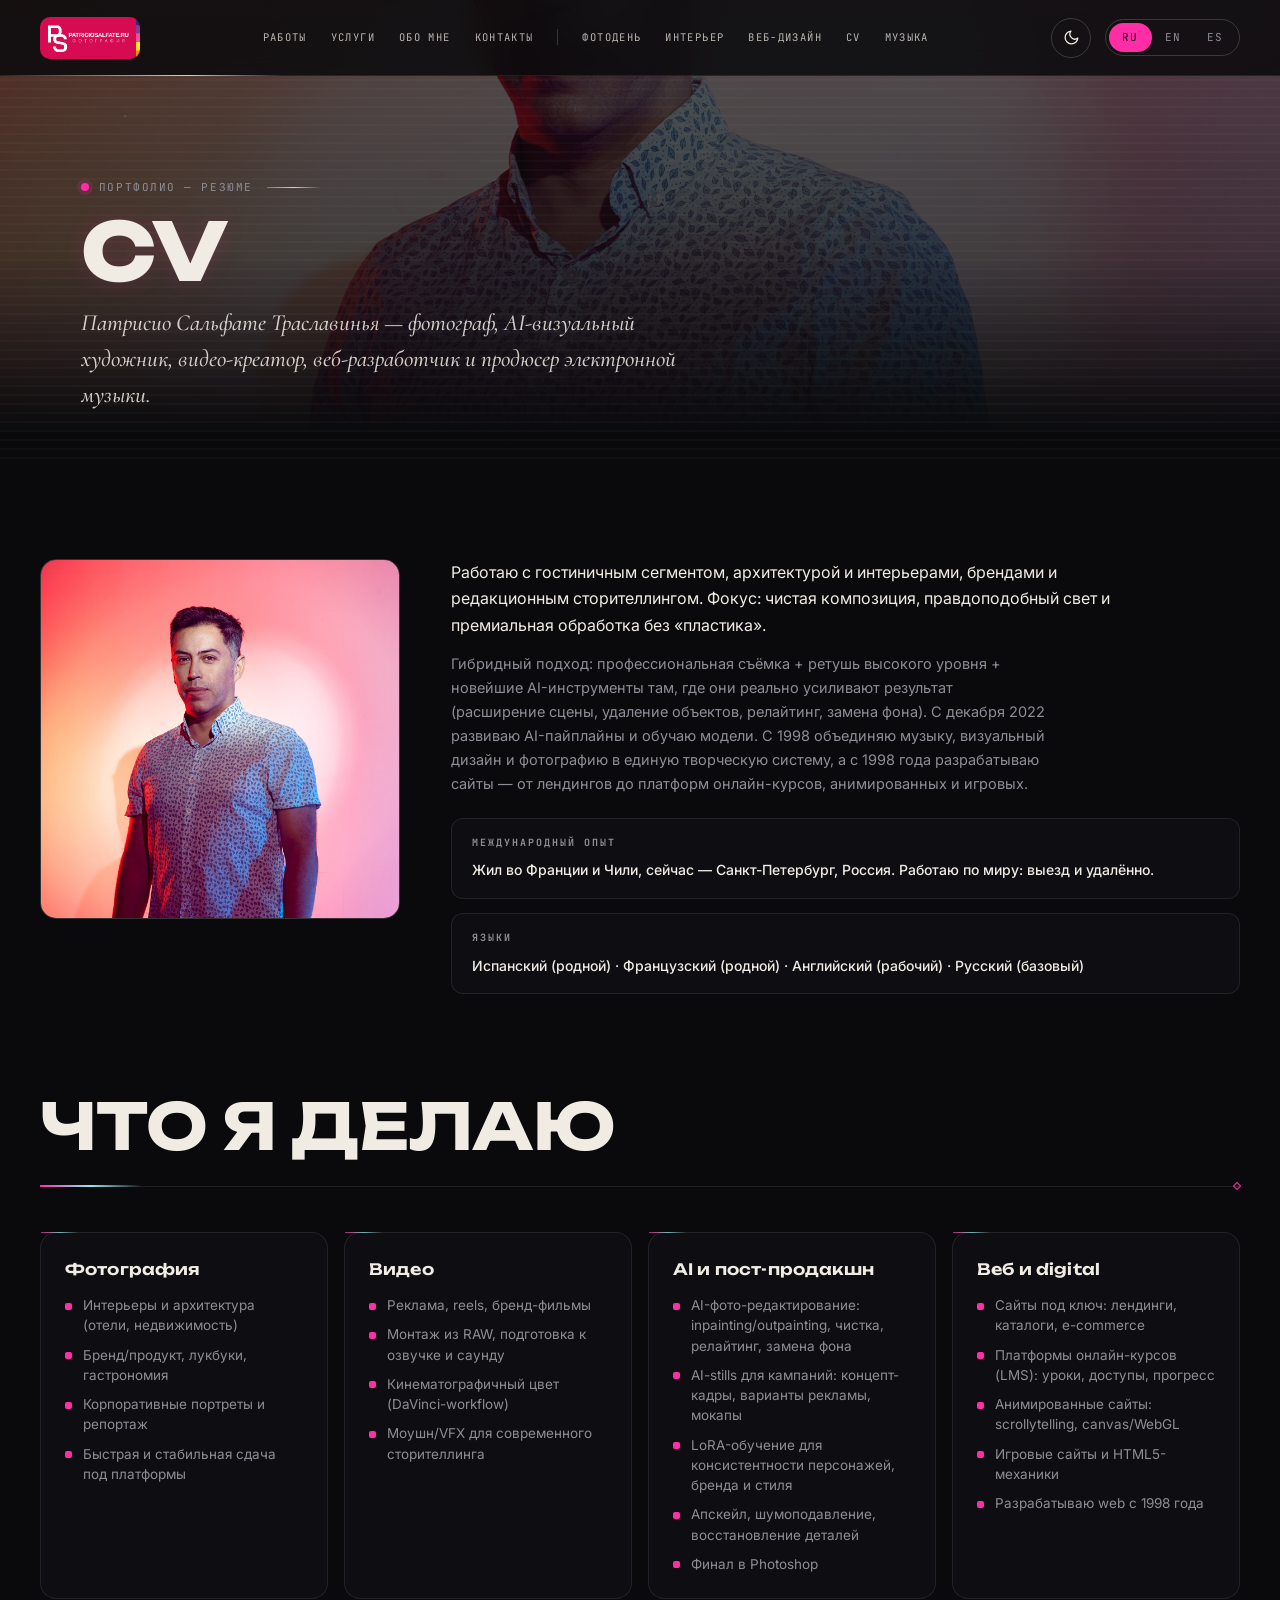
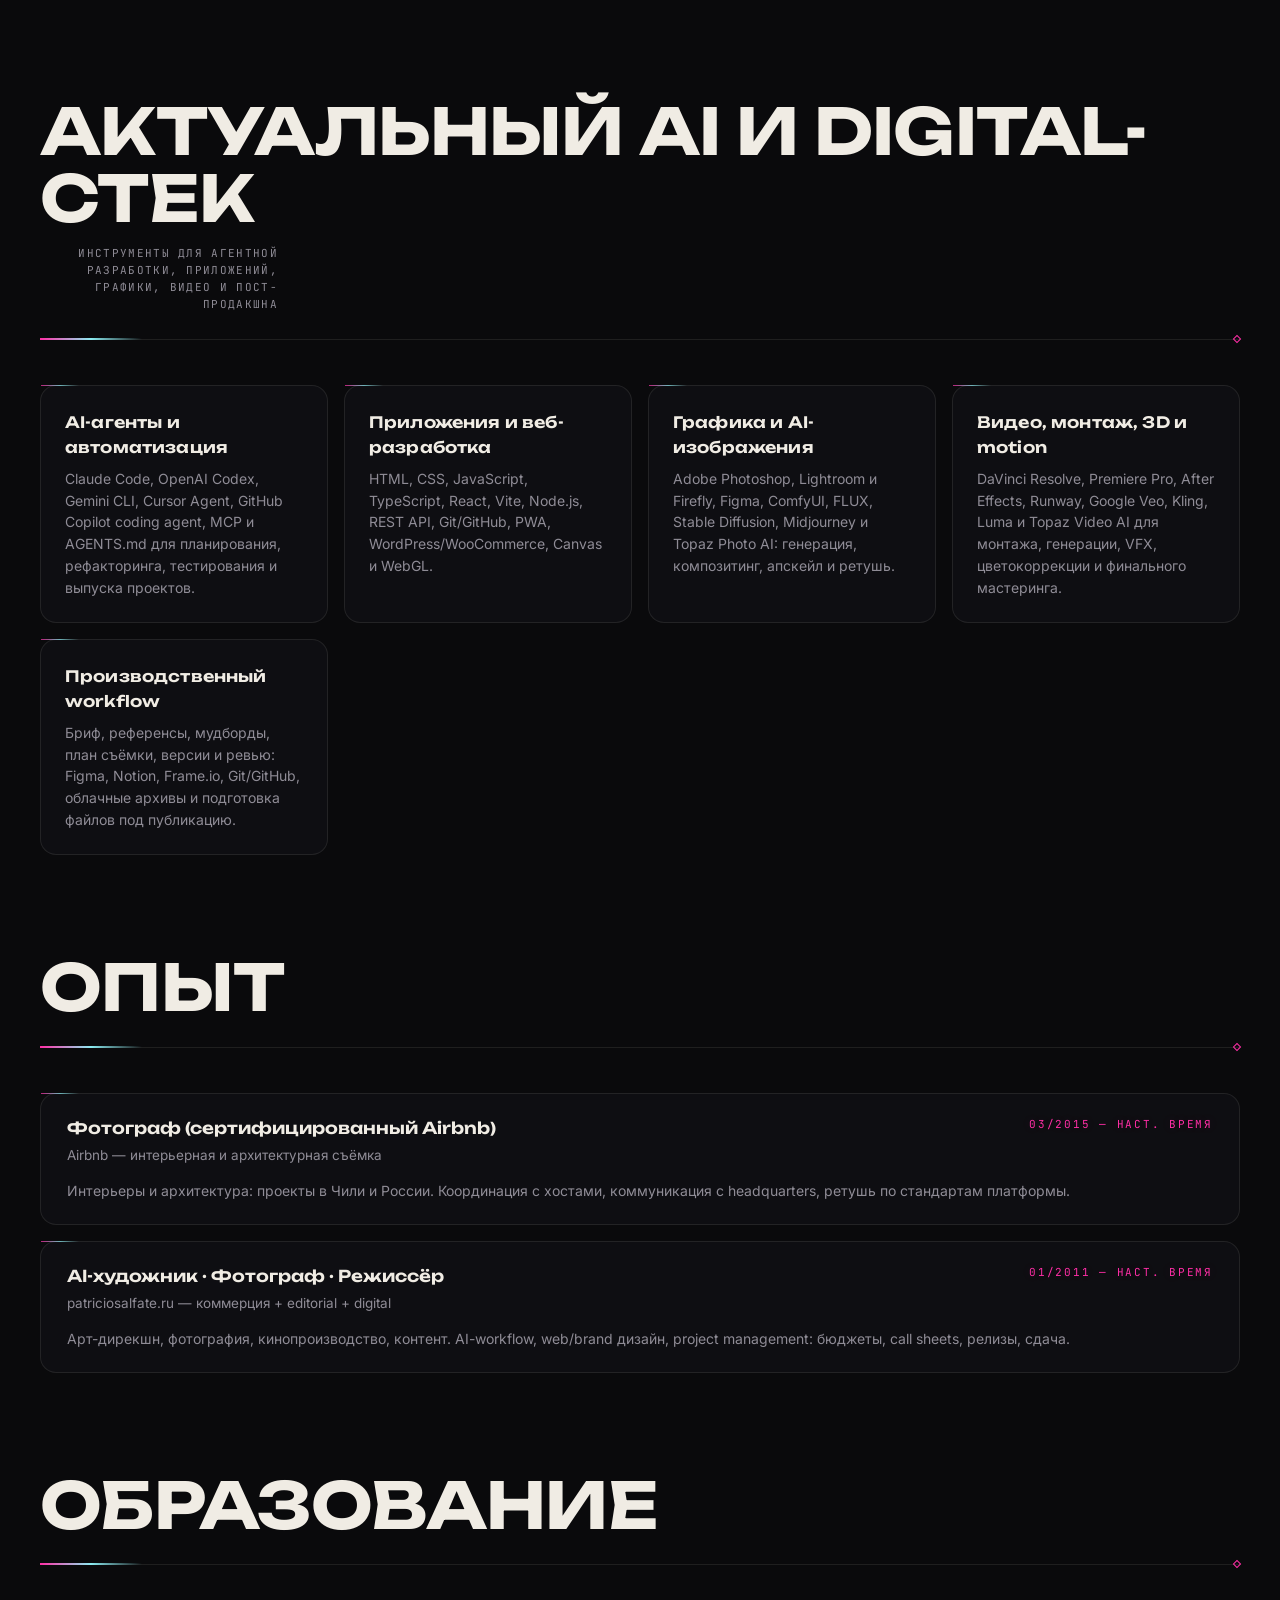
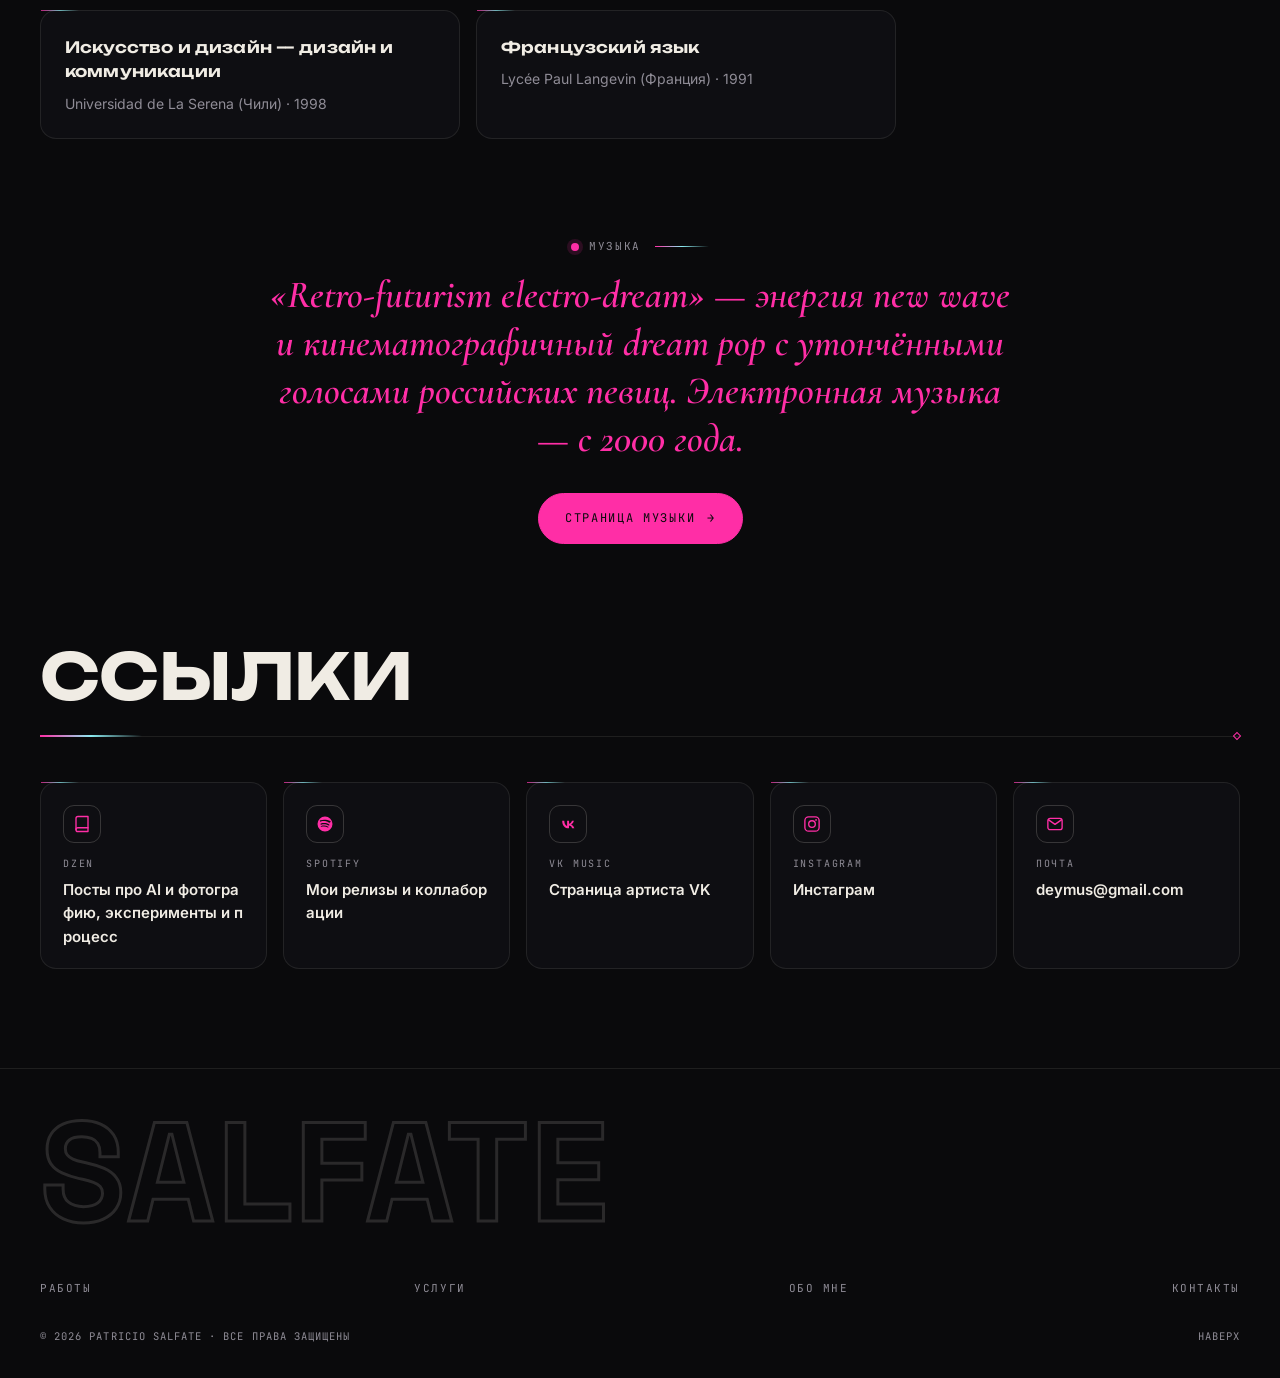
==== commit fed91e15: "Add official music panels and page title motion Co-authored-by: arena-agent <297053741+arena-agent@u" ====
--- a/cv/index.html
+++ b/cv/index.html
@@ -151,7 +151,7 @@
       <div class="laser" aria-hidden="true"></div>
       <div class="container p-hero-in">
         <p class="mono p-kicker"><span class="dot" aria-hidden="true"></span><span data-i18n="pg.cv.kicker">Портфолио — резюме</span></p>
-        <h1 class="p-title" data-i18n="pg.cv.h1">CV</h1>
+        <h1 class="p-title" data-text="CV" data-i18n="pg.cv.h1">CV</h1>
         <p class="p-sub" data-i18n="pg.cv.sub">Патрисио Сальфате Траславинья — фотограф, AI-визуальный художник, видео-креатор, веб-разработчик и продюсер электронной музыки.</p>
       </div>
     </section>
@@ -163,7 +163,7 @@
           <img class="cv-portrait" src="/photos/GQ1A4745_patricio-scaled-1.jpg" alt="Patricio Salfate" loading="lazy" decoding="async" data-reveal>
           <div data-reveal>
             <p style="color:var(--text);font-size:16px;line-height:1.65;max-width:66ch" data-i18n="pg.cv.p1">Работаю с гостиничным сегментом, архитектурой и интерьерами, брендами и редакционным сторителлингом. Фокус: чистая композиция, правдоподобный свет и премиальная обработка без «пластика».</p>
-            <p style="color:var(--muted);font-size:14.5px;line-height:1.65;max-width:66ch;margin-top:14px" data-i18n="pg.cv.p2">Гибридный подход: профессиональная съёмка + ретушь высокого уровня + новейшие AI-инструменты там, где они реально усиливают результат. С декабря 2022 развиваю AI-пайплайны и обучаю модели. С 1998 объединяю музыку, визуальный дизайн и фотографию в единую творческую систему.</p>
+            <p style="color:var(--muted);font-size:14.5px;line-height:1.65;max-width:66ch;margin-top:14px" data-i18n="pg.cv.p2">Гибридный подход: профессиональная съёмка + ретушь высокого уровня + новейшие AI-инструменты там, где они реально усиливают результат. С декабря 2022 развиваю AI-пайплайны и обучаю модели. С 1998 объединяю музыку, визуальный дизайн и фотографию в единую творческую систему, а с 1998 года разрабатываю сайты.</p>
             <div class="cv-facts">
               <div class="cv-fact"><b data-i18n="pg.cv.intl.t">Международный опыт</b><span data-i18n="pg.cv.intl.d">Жил во Франции и Чили, сейчас — Санкт-Петербург, Россия. Работаю по миру: выезд и удалённо.</span></div>
               <div class="cv-fact"><b data-i18n="pg.cv.lang.t">Языки</b><span data-i18n="pg.cv.lang.d">Испанский (родной) · Французский (родной) · Английский (рабочий) · Русский (базовый)</span></div>
@@ -215,7 +215,7 @@
               <li data-i18n="pg.cv.do.web.2">Платформы онлайн-курсов (LMS): уроки, доступы, прогресс</li>
               <li data-i18n="pg.cv.do.web.3">Анимированные сайты: scrollytelling, canvas/WebGL</li>
               <li data-i18n="pg.cv.do.web.4">Игровые сайты и HTML5-механики</li>
-              <li data-i18n="pg.cv.do.web.5">Разрабатываю web с 2011 года</li>
+              <li data-i18n="pg.cv.do.web.5">Разрабатываю web с 1998 года</li>
             </ul>
           </div>
         </div>
--- a/css/main.css
+++ b/css/main.css
@@ -1516,3 +1516,156 @@
 @media (max-width: 640px){
   .pmasonry, .masonry{ grid-template-columns: minmax(0, 1fr); }
 }
+
+/* ============================================================
+   Music embeds + futuristic page-title treatment
+   ============================================================ */
+.music-widget-grid{
+  display:grid;
+  grid-template-columns:repeat(3, minmax(0, 1fr));
+  gap:16px;
+}
+.music-widget{
+  position:relative;
+  min-width:0;
+  overflow:hidden;
+  border:1px solid var(--line);
+  border-radius:var(--radius);
+  background:linear-gradient(145deg, var(--surface), var(--bg2));
+  padding:18px;
+}
+.music-widget::before{
+  content:"";
+  position:absolute;
+  top:-1px; left:0;
+  width:58px; height:1px;
+  background:linear-gradient(90deg, var(--accent), var(--fx-cyan), transparent);
+  transition:width .65s var(--ease);
+}
+.music-widget:hover::before,
+.music-widget:focus-within::before{ width:100%; }
+.music-widget-head{
+  display:flex;
+  gap:14px;
+  align-items:flex-start;
+  min-height:70px;
+  margin-bottom:14px;
+}
+.music-widget-no{
+  flex:0 0 auto;
+  color:var(--accent);
+  font-family:var(--font-m);
+  font-size:10px;
+  letter-spacing:.13em;
+  writing-mode:vertical-rl;
+  transform:rotate(180deg);
+}
+.music-widget-head h3{
+  font-family:var(--font-d);
+  font-size:clamp(.9rem, 1.7vw, 1.1rem);
+  line-height:1.15;
+  text-transform:uppercase;
+}
+.music-widget-head p{
+  margin-top:8px;
+  color:var(--muted);
+  font-size:12.5px;
+  line-height:1.45;
+}
+.music-embed-shell{
+  position:relative;
+  overflow:hidden;
+  min-height:420px;
+  border:1px solid var(--line);
+  border-radius:12px;
+  background:#09090b;
+}
+.music-embed-shell--page{ min-height:360px; }
+.music-embed-shell iframe{
+  display:block;
+  width:100%;
+  height:420px;
+  border:0;
+  background:#09090b;
+}
+.music-embed-shell--page iframe{ height:360px; }
+.music-widget-open{
+  display:inline-flex;
+  align-items:center;
+  gap:8px;
+  margin-top:14px;
+  color:var(--accent);
+  font-family:var(--font-m);
+  font-size:10.5px;
+  letter-spacing:.1em;
+  text-transform:uppercase;
+  transition:color .3s, transform .3s var(--ease);
+}
+.music-widget-open:hover,
+.music-widget-open:focus-visible{ color:var(--fx-cyan); transform:translateX(4px); }
+
+/* Page titles enter once, then receive a rare split-channel data glitch.
+   The long interval keeps the effect editorial and futuristic rather than
+   turning the heading into constant motion. */
+.p-title{
+  position:relative;
+  isolation:isolate;
+  text-shadow:0 0 22px var(--accent-soft);
+  animation:p-title-entry 1.15s var(--ease-expo) .18s both;
+}
+.p-title::before,
+.p-title::after{
+  content:attr(data-text);
+  position:absolute;
+  z-index:-1;
+  inset:0;
+  display:block;
+  pointer-events:none;
+  color:transparent;
+  -webkit-text-fill-color:transparent;
+  -webkit-text-stroke:1px var(--fx-cyan);
+  opacity:0;
+  will-change:transform, clip-path, opacity;
+}
+.p-title::before{ animation:p-title-glitch-a 13s steps(1,end) 1.6s infinite; }
+.p-title::after{
+  -webkit-text-stroke-color:var(--accent);
+  animation:p-title-glitch-b 13s steps(1,end) 1.6s infinite;
+}
+@keyframes p-title-entry{
+  0%{ opacity:0; transform:translate3d(0,.55em,0); letter-spacing:.12em; filter:blur(8px) brightness(1.8) }
+  58%{ opacity:1; transform:translate3d(0,-.035em,0); letter-spacing:.01em; filter:blur(0) brightness(1.25) }
+  76%{ transform:translate3d(0,.012em,0); filter:brightness(1.05) }
+  100%{ opacity:1; transform:none; letter-spacing:-.015em; filter:none }
+}
+@keyframes p-title-glitch-a{
+  0%,70%,100%{ opacity:0; clip-path:inset(0 0 0 0); transform:none }
+  72%{ opacity:.9; clip-path:inset(8% 0 67% 0); transform:translate3d(-.018em,.01em,0) }
+  74%{ opacity:0; }
+  81%{ opacity:.72; clip-path:inset(63% 0 14% 0); transform:translate3d(.024em,-.008em,0) }
+  83%{ opacity:0; }
+}
+@keyframes p-title-glitch-b{
+  0%,71%,100%{ opacity:0; clip-path:inset(0 0 0 0); transform:none }
+  73%{ opacity:.78; clip-path:inset(38% 0 40% 0); transform:translate3d(.022em,-.01em,0) }
+  75%{ opacity:0; }
+  82%{ opacity:.88; clip-path:inset(17% 0 70% 0); transform:translate3d(-.028em,.006em,0) }
+  84%{ opacity:0; }
+}
+
+@media (max-width: 980px){
+  .music-widget-grid{ grid-template-columns:1fr; }
+  .music-widget-head{ min-height:0; }
+  .music-embed-shell,
+  .music-embed-shell--page{ min-height:300px; }
+  .music-embed-shell iframe,
+  .music-embed-shell--page iframe{ height:300px; }
+}
+@media (prefers-reduced-motion: reduce){
+  .music-widget,
+  .music-widget::before,
+  .music-widget-open{ transition:none !important; }
+  .p-title{ animation:none !important; opacity:1; transform:none; filter:none; }
+  .p-title::before,
+  .p-title::after{ display:none; animation:none !important; }
+}
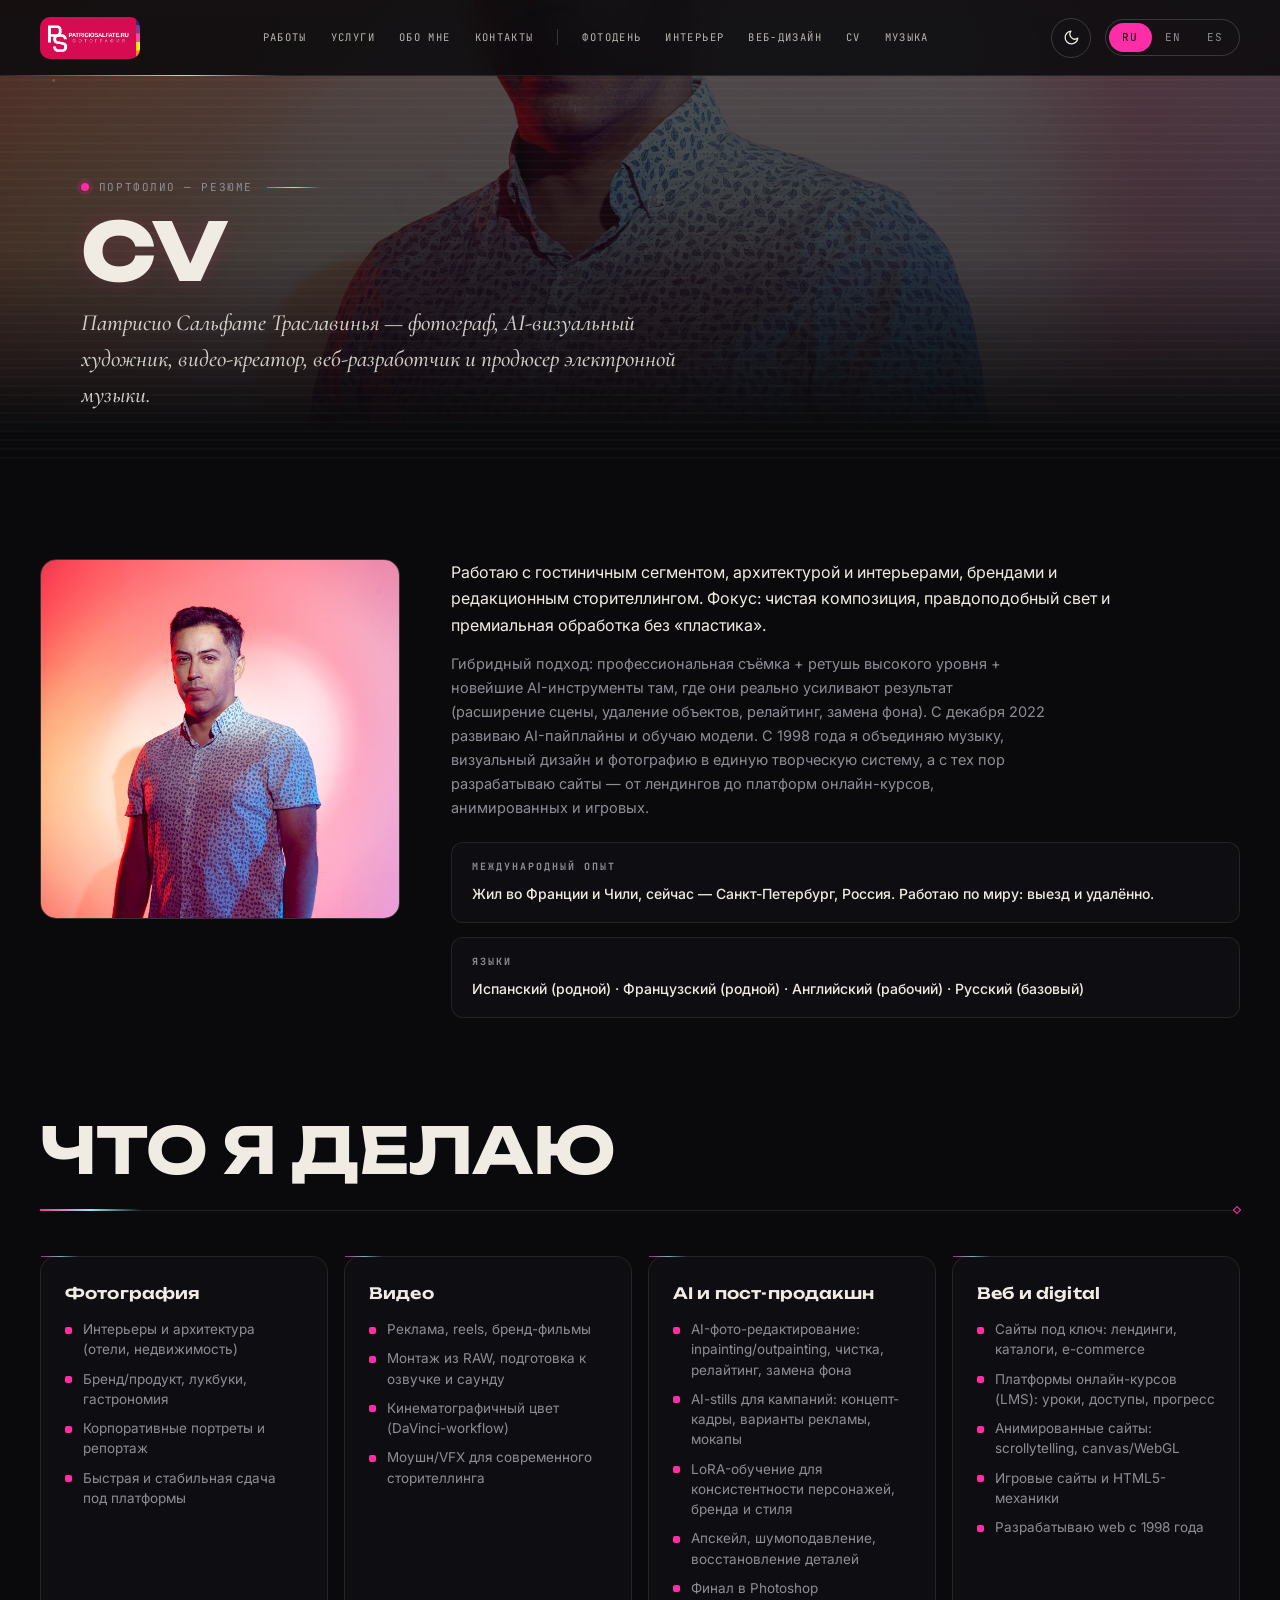
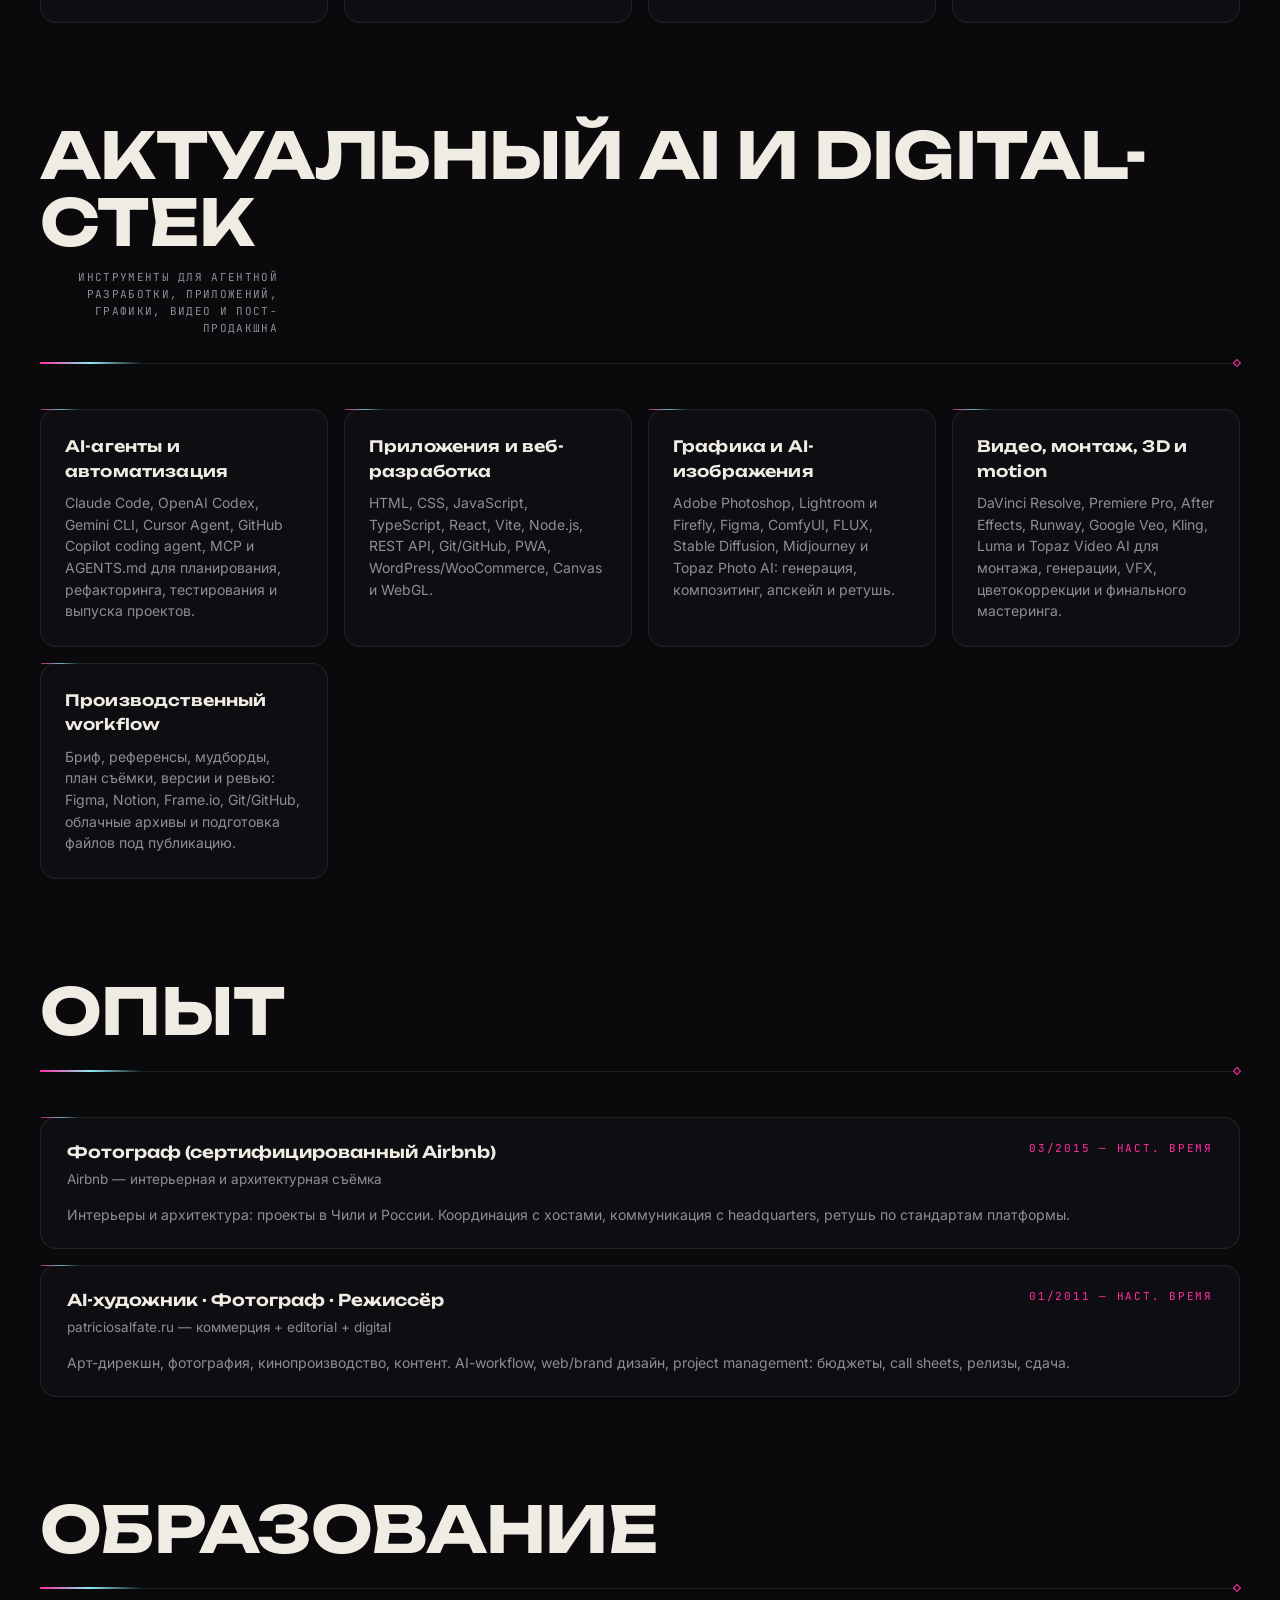
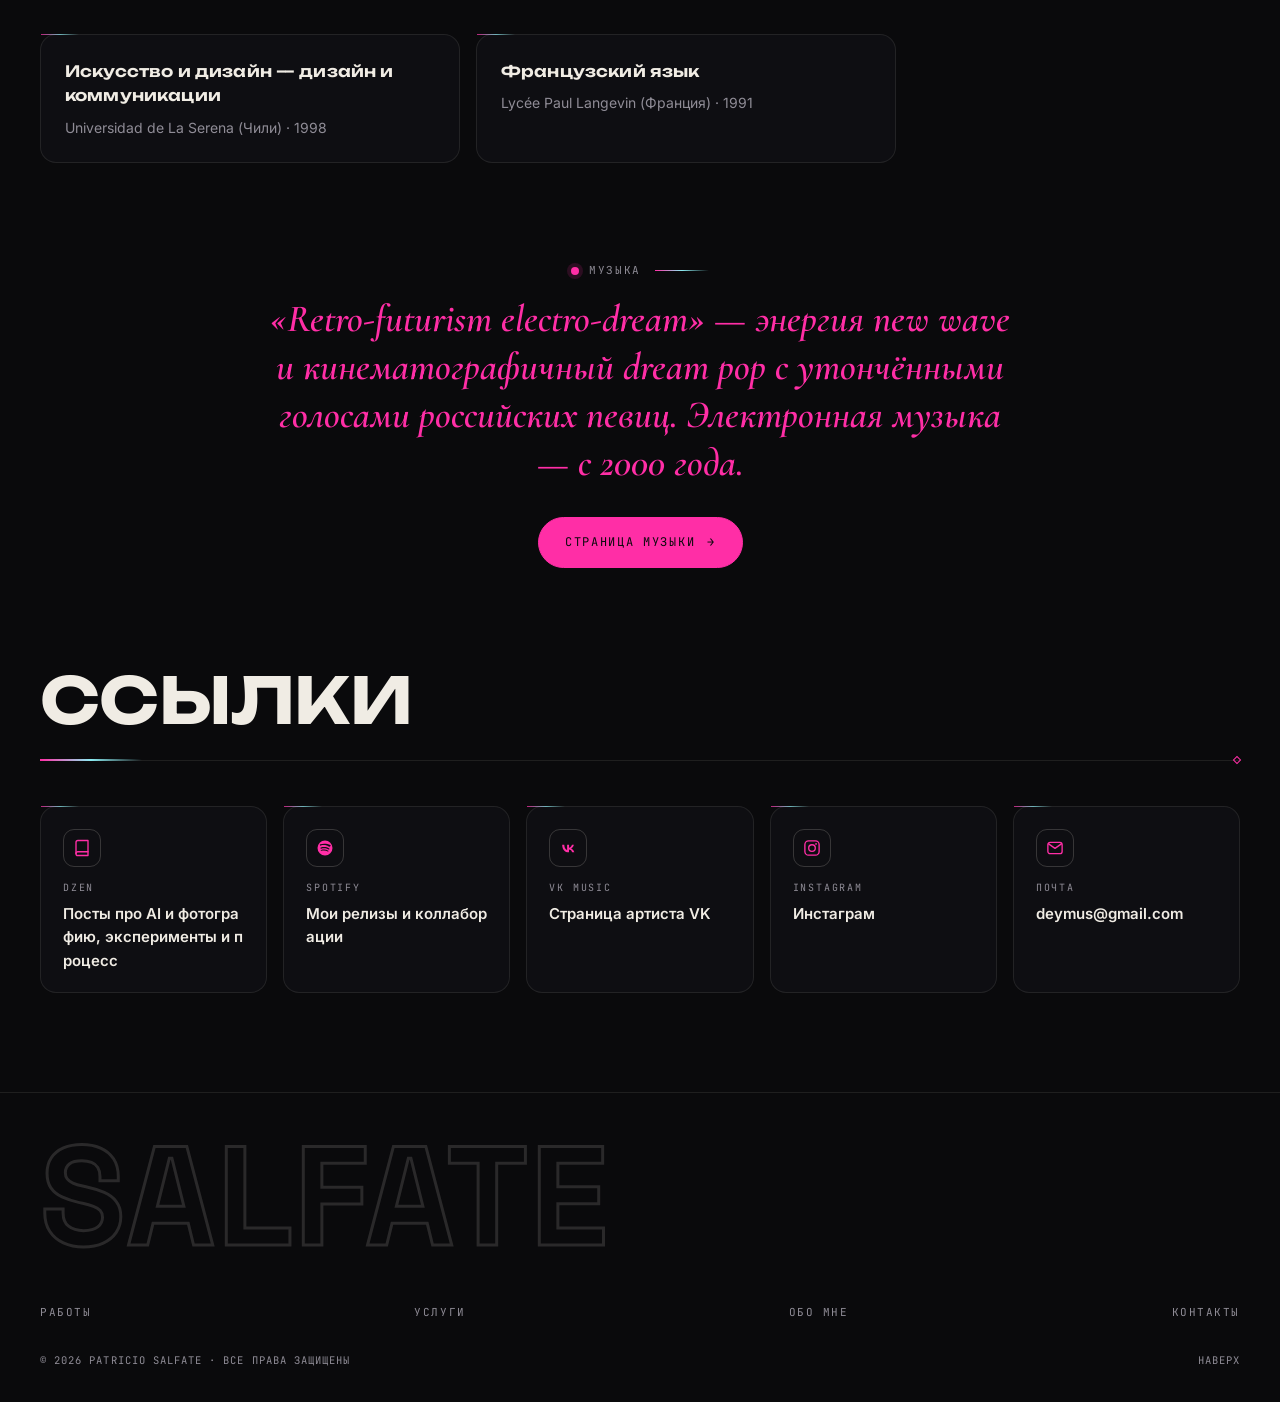
==== commit a2d70a5e: "Polish multilingual portfolio copy Co-authored-by: arena-agent <297053741+arena-agent@users.noreply." ====
--- a/cv/index.html
+++ b/cv/index.html
@@ -163,7 +163,7 @@
           <img class="cv-portrait" src="/photos/GQ1A4745_patricio-scaled-1.jpg" alt="Patricio Salfate" loading="lazy" decoding="async" data-reveal>
           <div data-reveal>
             <p style="color:var(--text);font-size:16px;line-height:1.65;max-width:66ch" data-i18n="pg.cv.p1">Работаю с гостиничным сегментом, архитектурой и интерьерами, брендами и редакционным сторителлингом. Фокус: чистая композиция, правдоподобный свет и премиальная обработка без «пластика».</p>
-            <p style="color:var(--muted);font-size:14.5px;line-height:1.65;max-width:66ch;margin-top:14px" data-i18n="pg.cv.p2">Гибридный подход: профессиональная съёмка + ретушь высокого уровня + новейшие AI-инструменты там, где они реально усиливают результат. С декабря 2022 развиваю AI-пайплайны и обучаю модели. С 1998 объединяю музыку, визуальный дизайн и фотографию в единую творческую систему, а с 1998 года разрабатываю сайты.</p>
+            <p style="color:var(--muted);font-size:14.5px;line-height:1.65;max-width:66ch;margin-top:14px" data-i18n="pg.cv.p2">Гибридный подход: профессиональная съёмка + ретушь высокого уровня + новейшие AI-инструменты там, где они реально усиливают результат. С декабря 2022 развиваю AI-пайплайны и обучаю модели. С 1998 года я объединяю музыку, визуальный дизайн и фотографию в единую творческую систему, а с тех пор разрабатываю сайты.</p>
             <div class="cv-facts">
               <div class="cv-fact"><b data-i18n="pg.cv.intl.t">Международный опыт</b><span data-i18n="pg.cv.intl.d">Жил во Франции и Чили, сейчас — Санкт-Петербург, Россия. Работаю по миру: выезд и удалённо.</span></div>
               <div class="cv-fact"><b data-i18n="pg.cv.lang.t">Языки</b><span data-i18n="pg.cv.lang.d">Испанский (родной) · Французский (родной) · Английский (рабочий) · Русский (базовый)</span></div>
--- a/css/main.css
+++ b/css/main.css
@@ -982,7 +982,10 @@
 }
 .pmasonry .skel{ position: absolute; inset: 0 }
 .pmasonry img{
-  width: 100%; height: 100%; object-fit: cover; display: block; opacity: 0;
+  width: 100%; height: 100%; object-fit: cover; display: block;
+  /* Keep the real image visible even if a mobile browser skips or delays
+     the load event. The skeleton remains underneath until JS removes it. */
+  opacity: 1;
   transform: scale(1.03); transition: transform .8s var(--ease), opacity .6s var(--ease);
 }
 .pmasonry img.ld{ opacity: 1 }
@@ -1525,6 +1528,10 @@
   grid-template-columns:repeat(3, minmax(0, 1fr));
   gap:16px;
 }
+.music-widget-grid--single{
+  grid-template-columns:minmax(0, 700px);
+  max-width:700px;
+}
 .music-widget{
   position:relative;
   min-width:0;
@@ -1669,3 +1676,13 @@
   .p-title::before,
   .p-title::after{ display:none; animation:none !important; }
 }
+
+/* Official Yandex playlist embed dimensions, kept tall enough for its
+   playlist controls while remaining fluid in the responsive shell. */
+.music-embed-shell.music-embed-shell--yandex{
+  min-height:556px;
+}
+.music-embed-shell.music-embed-shell--yandex iframe{
+  width:100%;
+  height:556px;
+}
